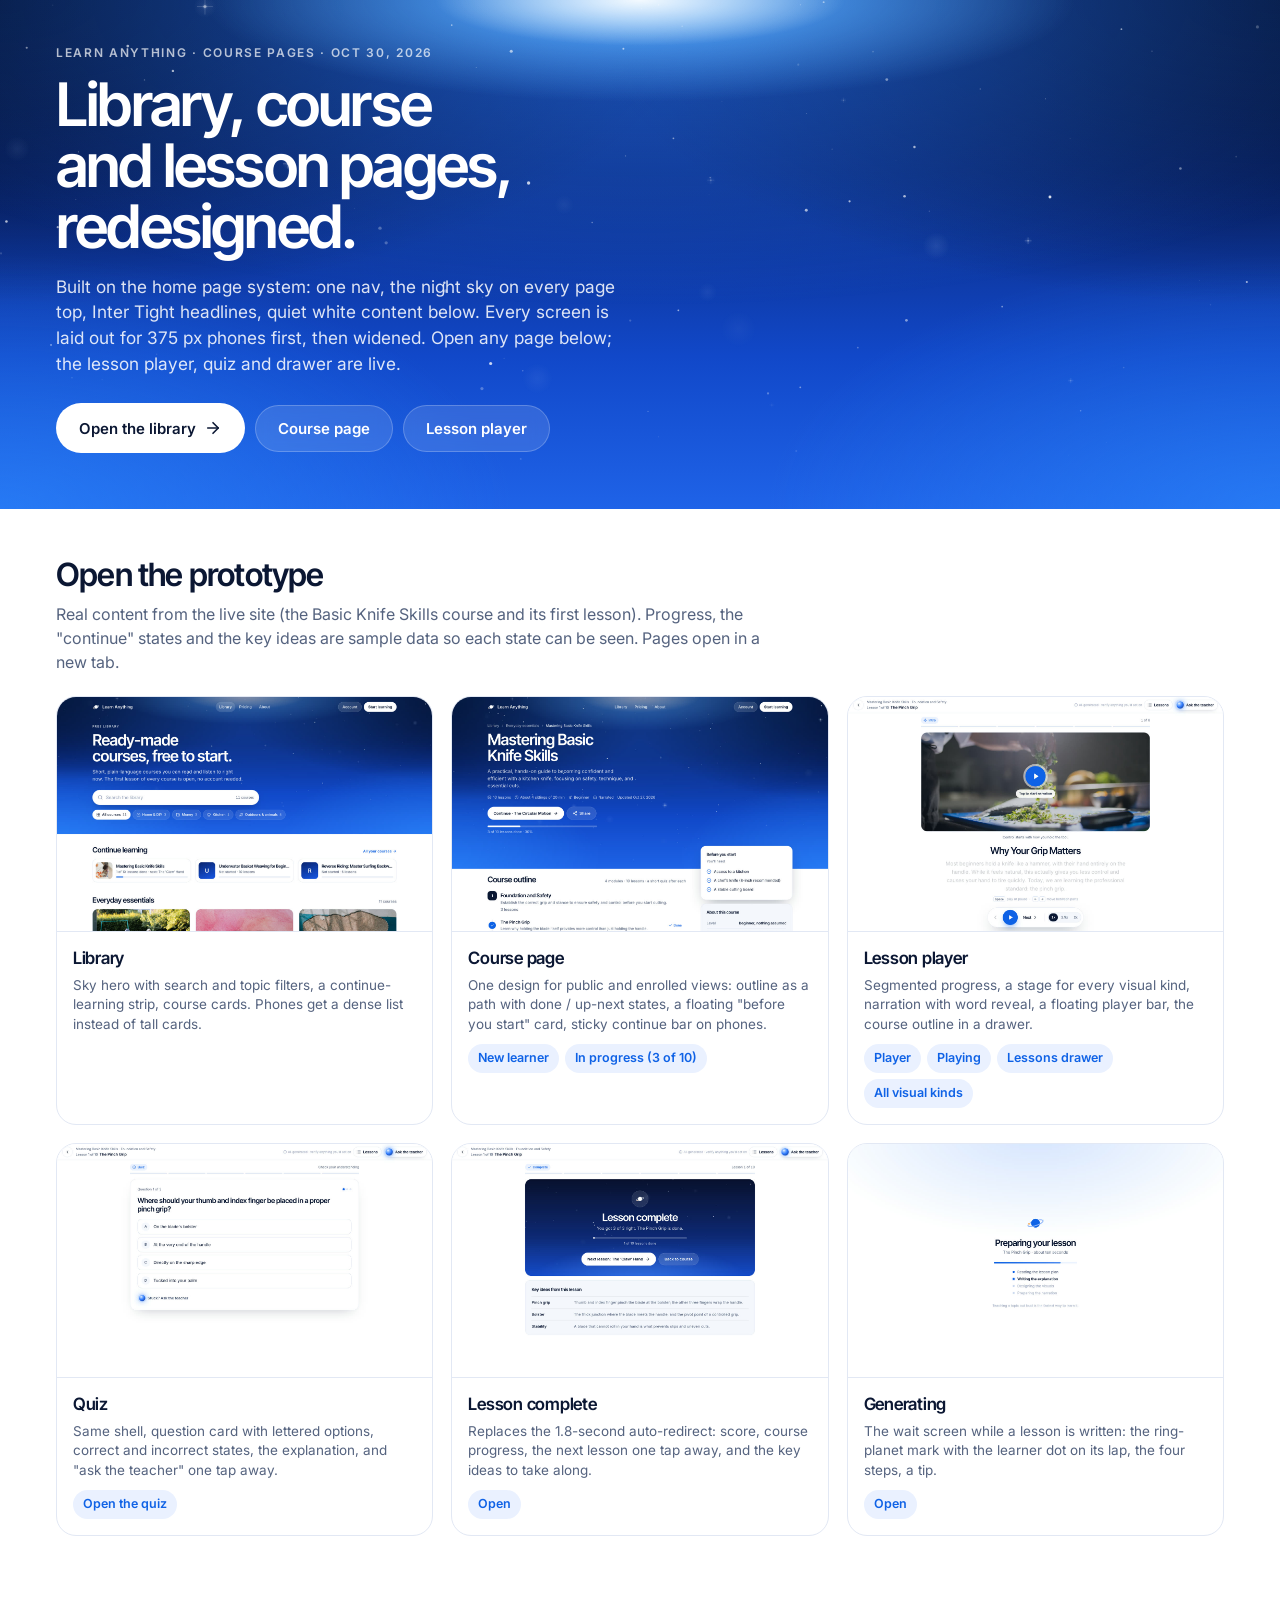
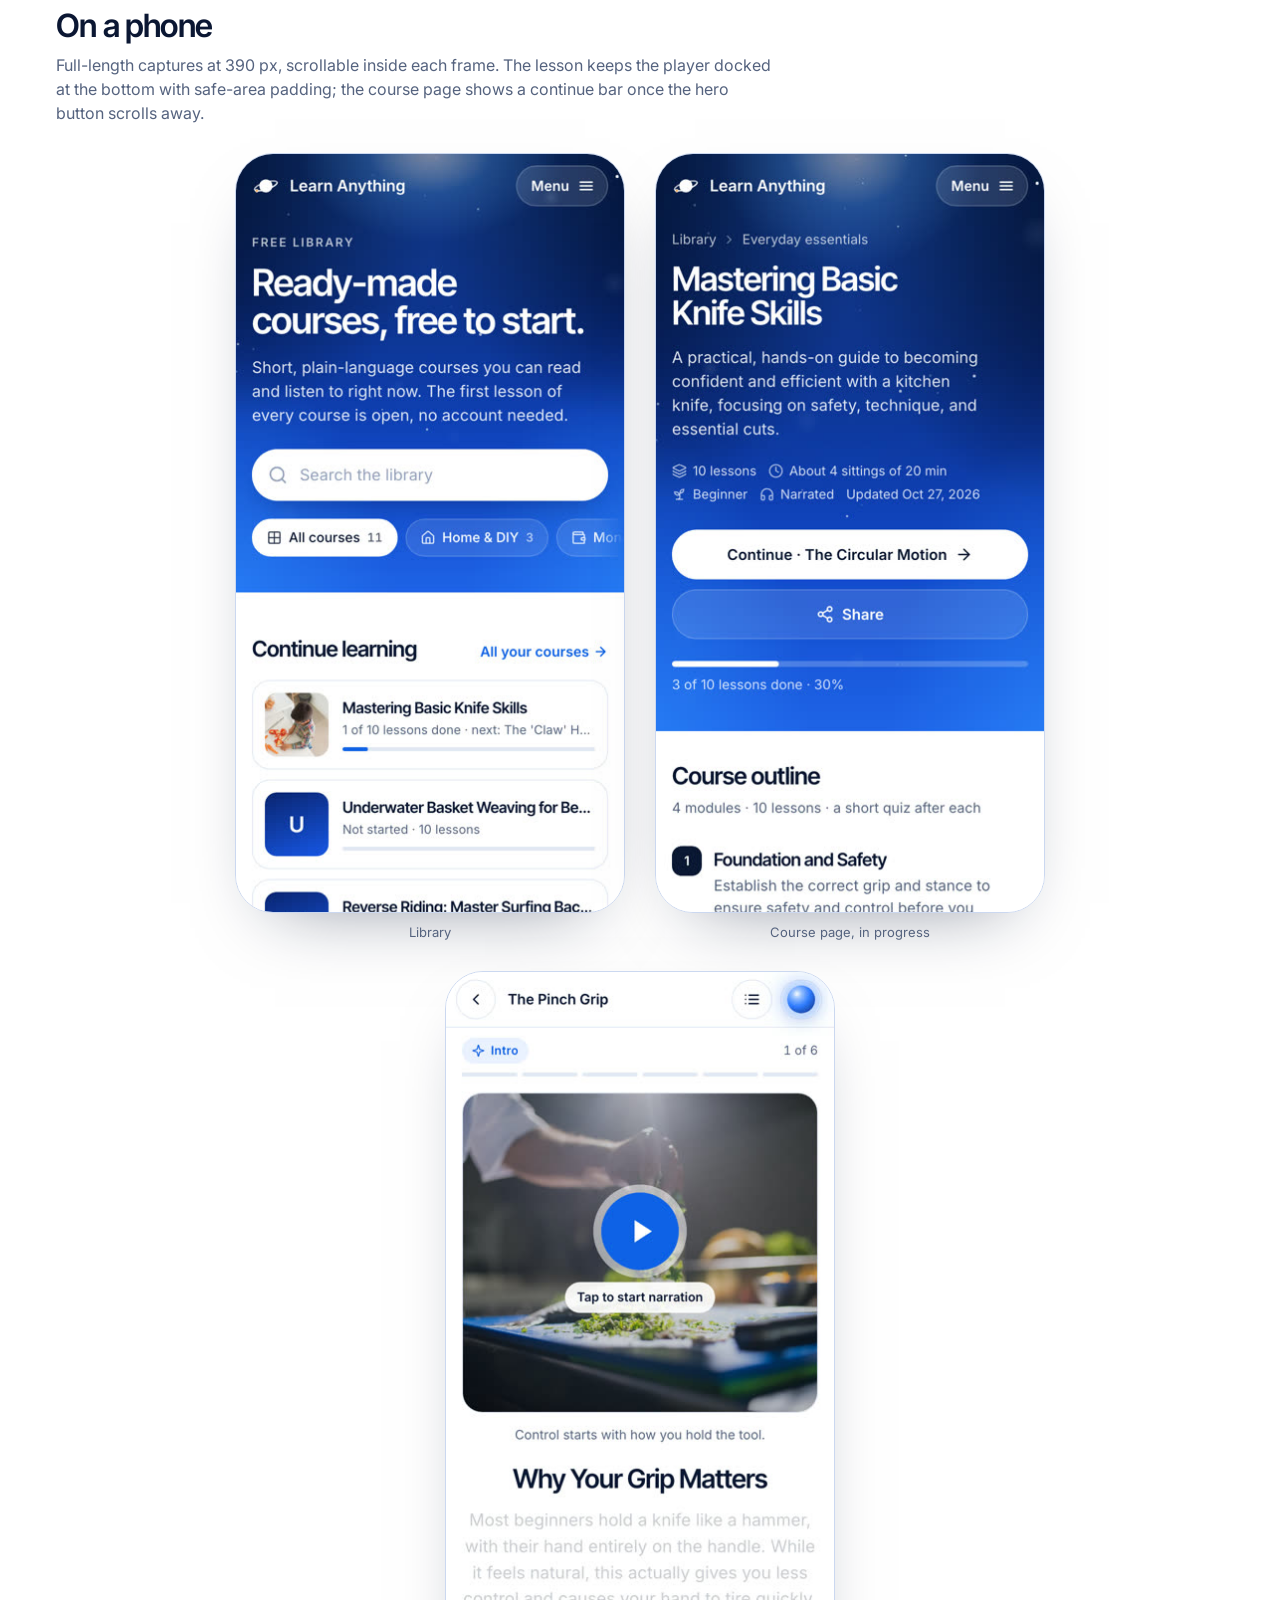
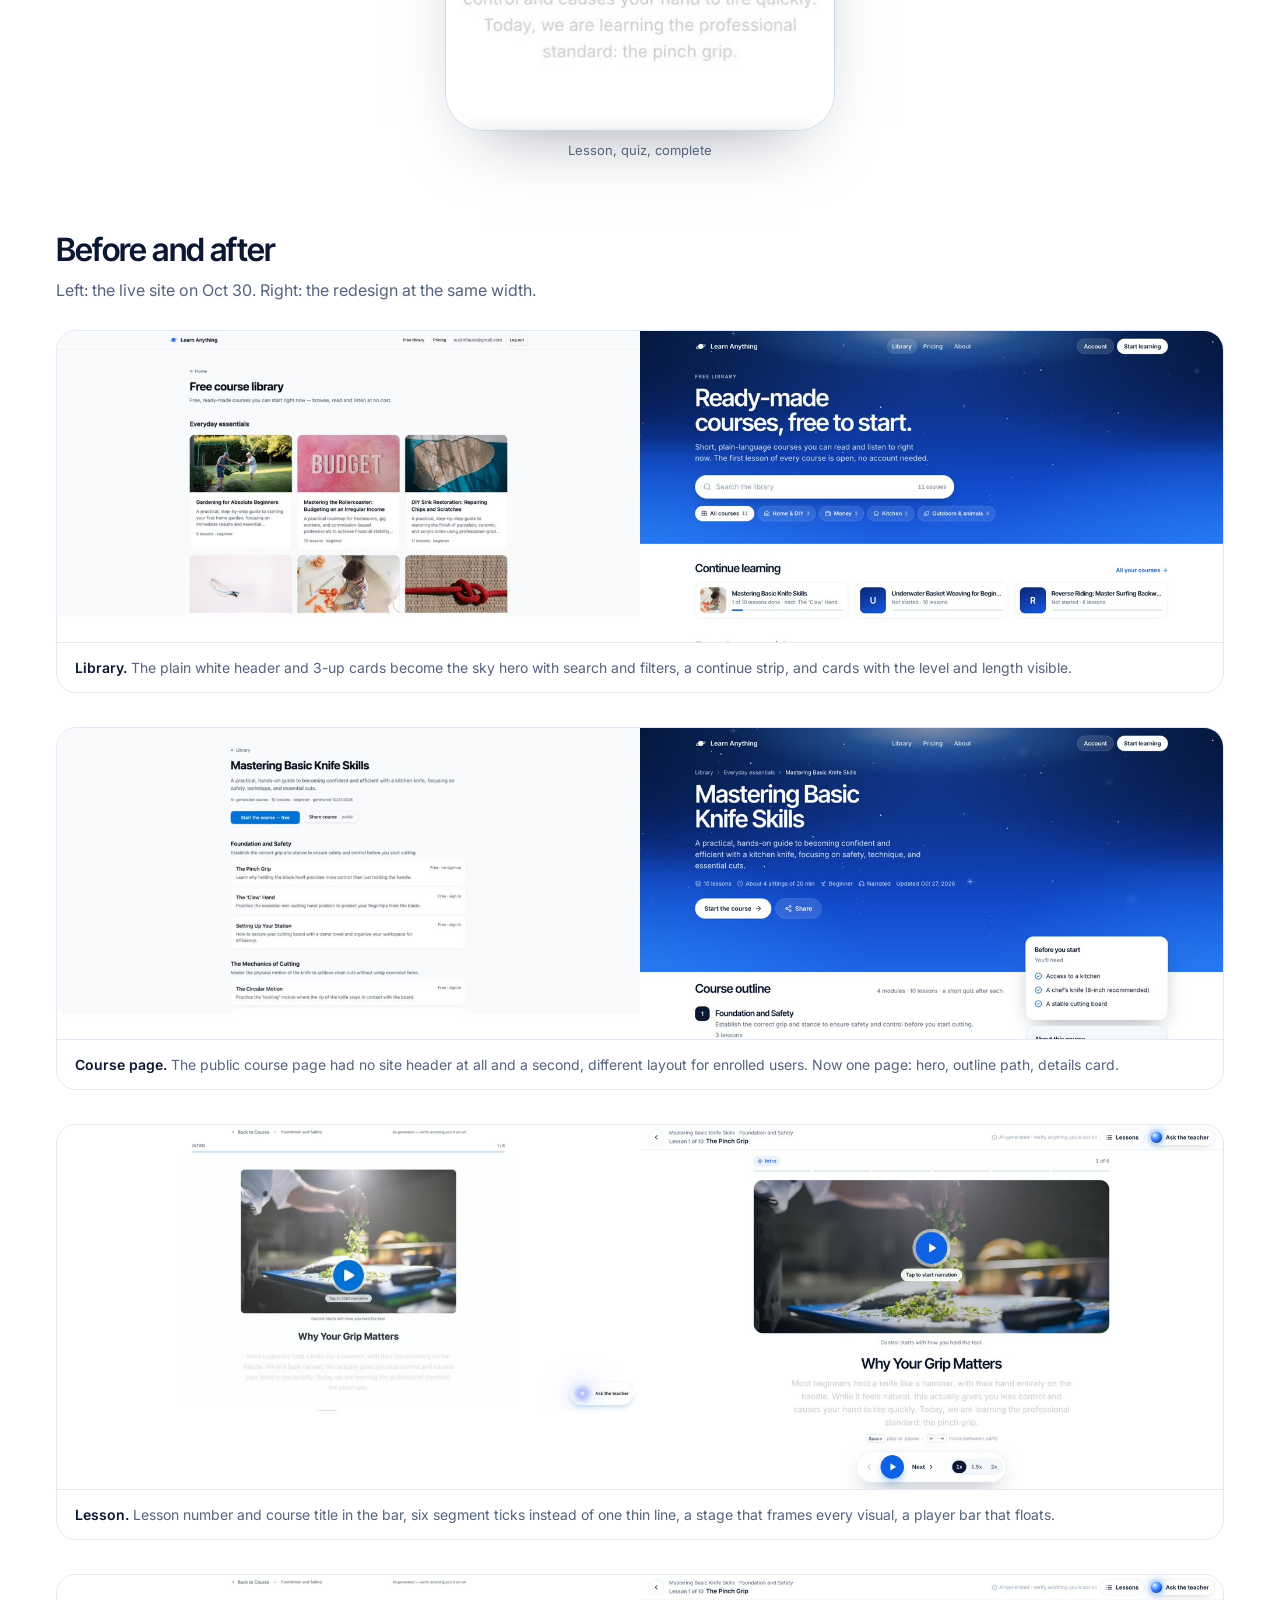
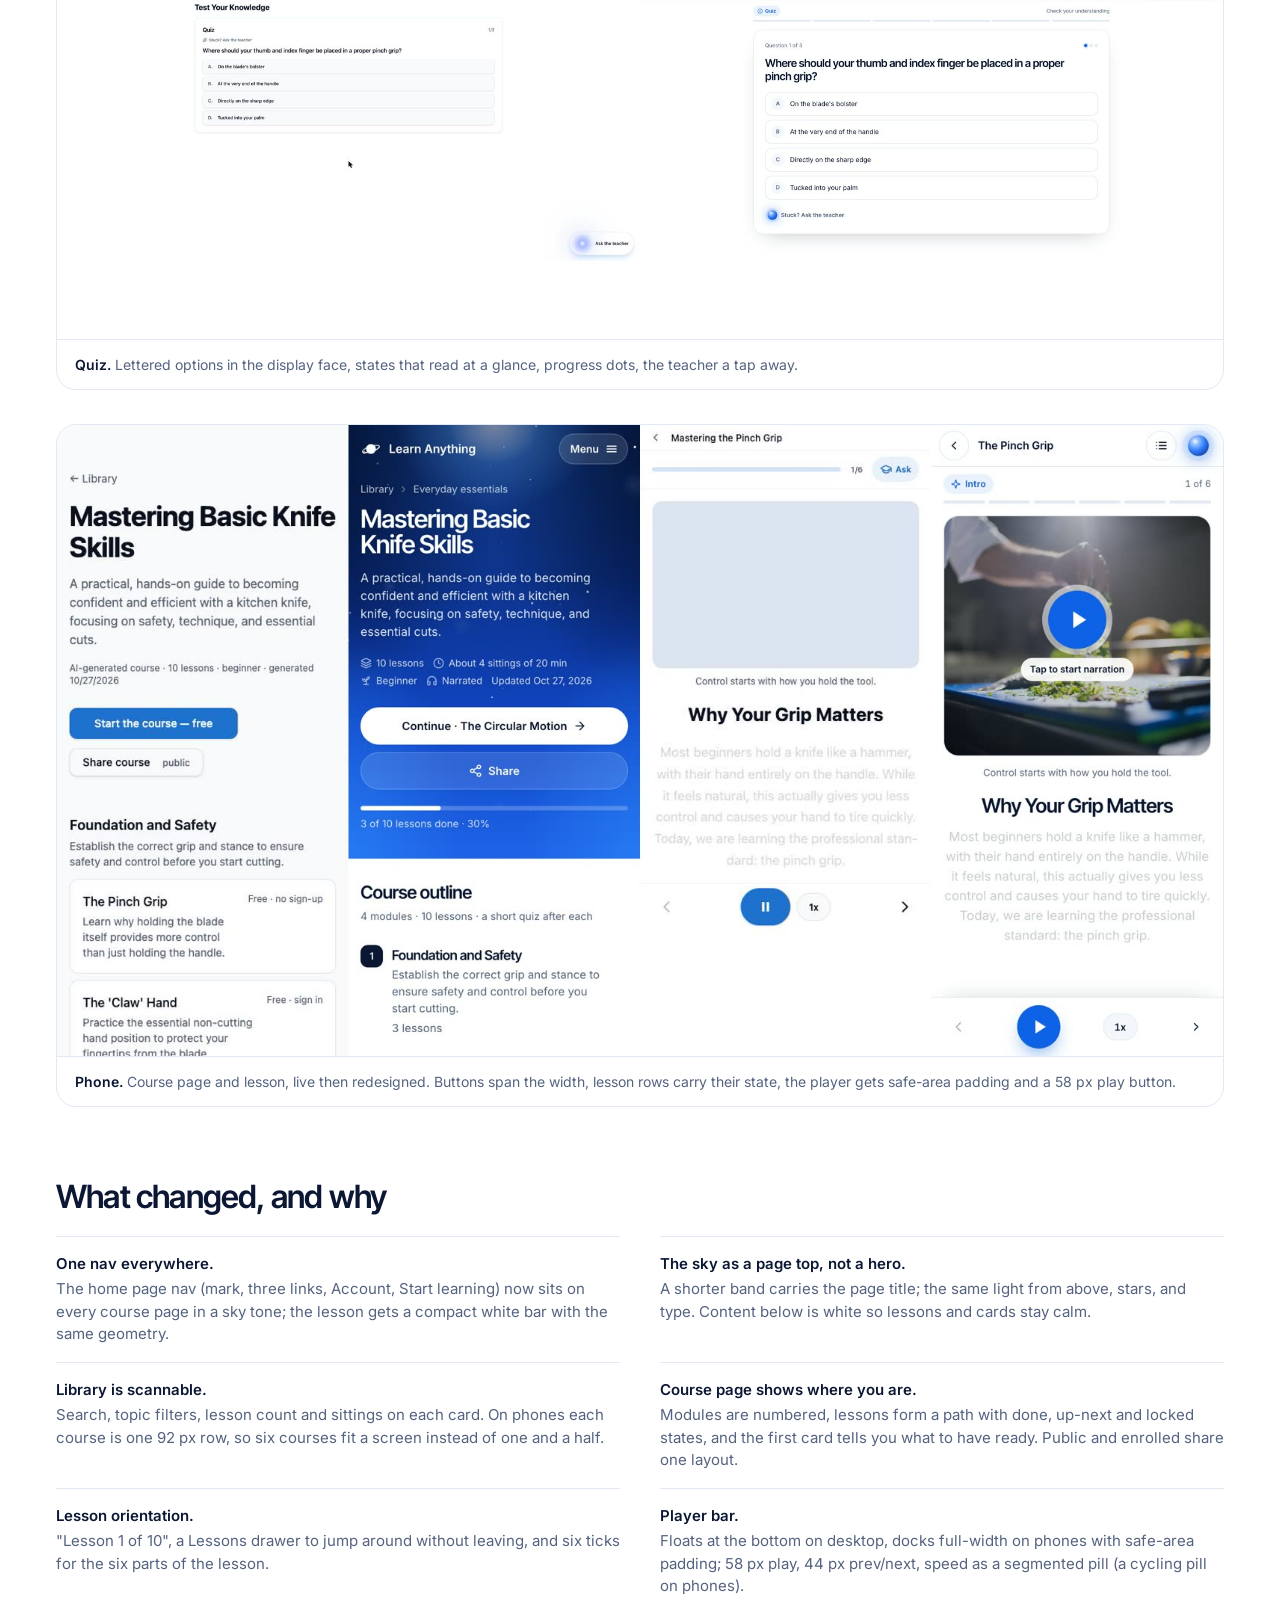
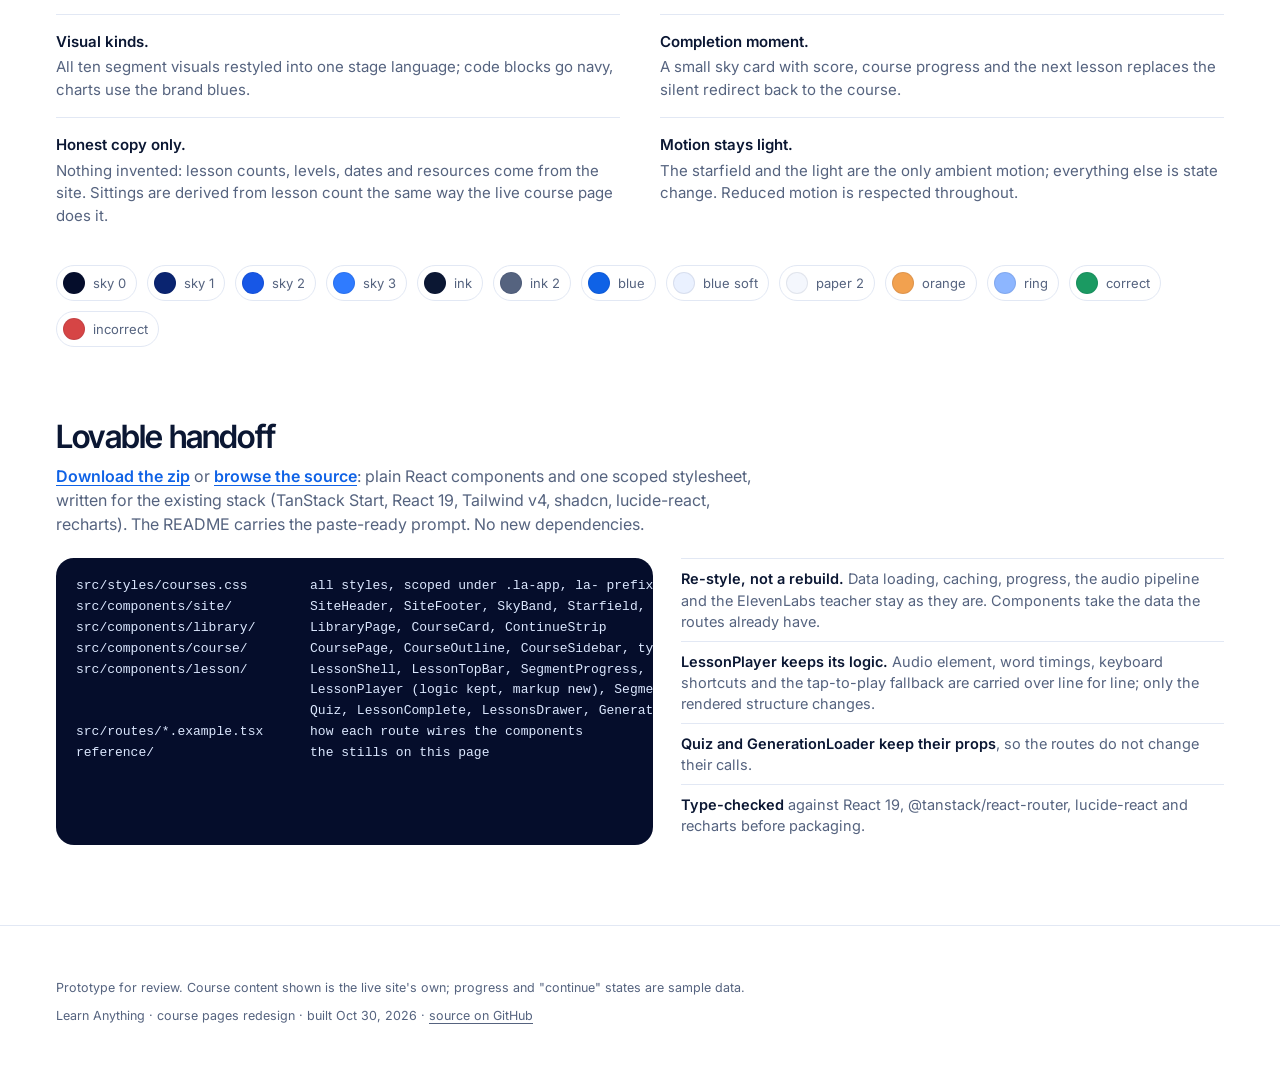
==== index.html @ beeaadba "Course pages redesign: review prototype, previews and Lovable handoff Co-Authored-By: Claude Fable 5" ====
<!doctype html>
<html lang="en">
<head>
<meta charset="utf-8">
<meta name="viewport" content="width=device-width, initial-scale=1, viewport-fit=cover">
<meta name="robots" content="noindex">
<title>Learn Anything course pages</title>
<link rel="preconnect" href="https://fonts.googleapis.com">
<link rel="preconnect" href="https://fonts.gstatic.com" crossorigin>
<link href="https://fonts.googleapis.com/css2?family=Inter+Tight:ital,wght@0,500;0,600;1,500;1,600&family=Inter:wght@400;500;600&display=swap" rel="stylesheet">
<link rel="stylesheet" href="assets/courses.css">
<style>
  /* Review page for the redesign. One committed light look (it previews a light product); the pages themselves carry the tokens. */
  :root{--bg:#FFFFFF;--fg:#0B1733;--line:#E2E8F4;--muted:#55637F;--blue:#0F62E6;--soft:#EAF1FF;--paper:#F4F7FD;--display:"Inter Tight","Inter",system-ui,sans-serif;--body:"Inter",system-ui,sans-serif}
  body{margin:0;background:var(--bg);color:var(--fg);font-family:var(--body)}
  .hub-grid{display:grid;grid-template-columns:repeat(3,minmax(0,1fr));gap:18px;margin-top:22px}
  .hub-card{display:flex;flex-direction:column;min-width:0;background:#fff;border:1px solid var(--line);border-radius:20px;overflow:hidden;transition:transform .2s,box-shadow .2s,border-color .2s}
  .hub-card:hover{transform:translateY(-2px);border-color:#CBD8F0;box-shadow:0 20px 50px -30px rgba(11,23,51,.35)}
  .hub-card img{width:100%;max-width:100%;aspect-ratio:16/10;object-fit:cover;object-position:top;border-bottom:1px solid var(--line);background:var(--paper)}
  .hub-card .b{padding:14px 16px 16px}
  .hub-card h3{font-family:var(--display);font-weight:600;font-size:17px;letter-spacing:-.015em}
  .hub-card p{margin-top:4px;font-size:13.5px;color:var(--muted);line-height:1.45}
  .hub-card .l{margin-top:10px;display:flex;flex-wrap:wrap;gap:6px}
  .hub-card .l a{font-size:12.5px;font-weight:600;color:var(--blue);background:var(--soft);padding:5px 10px;border-radius:999px}
  .hub-card .l a:hover{background:#DCE8FF}
  .hub-sec{margin-top:72px}
  .hub-sec h2{font-family:var(--display);font-weight:600;font-size:clamp(24px,2.6vw,32px);letter-spacing:-.025em;line-height:1.1;text-wrap:balance}
  .hub-sec .lede{margin-top:10px;max-width:720px;font-size:16px;color:var(--muted);text-wrap:pretty}
  .phones{display:flex;flex-wrap:wrap;gap:28px;justify-content:center;margin-top:28px}
  .phone{display:flex;flex-direction:column;gap:10px;align-items:center;max-width:100%}
  .phone .frame{width:min(390px,100%);height:760px;border-radius:38px;border:1px solid #CBD8F0;background:#fff;overflow-y:auto;overflow-x:hidden;box-shadow:0 30px 70px -40px rgba(11,23,51,.5);scrollbar-width:thin}
  .phone .frame img{display:block;width:100%;max-width:100%;height:auto}
  .phone span{font-size:13px;color:var(--muted)}
  .ba{display:grid;gap:34px;margin-top:28px}
  .ba figure{margin:0;border:1px solid var(--line);border-radius:20px;overflow:hidden;background:#fff}
  .ba img{width:100%;max-width:100%;display:block}
  .ba figcaption{padding:14px 18px;font-size:14px;color:var(--muted);border-top:1px solid var(--line)}
  .ba figcaption b{color:var(--fg);font-weight:600}
  .notes{display:grid;grid-template-columns:repeat(2,minmax(0,1fr));gap:0 40px;margin-top:22px}
  .notes li{min-width:0;padding:16px 0;border-top:1px solid var(--line);font-size:15px;line-height:1.5;color:var(--muted)}
  .notes b{display:block;color:var(--fg);font-weight:600;margin-bottom:3px}
  .tokens{display:flex;flex-wrap:wrap;gap:10px;margin-top:22px}
  .tokens span{display:inline-flex;align-items:center;gap:8px;font-size:13px;color:var(--muted);padding:6px 10px 6px 6px;border:1px solid var(--line);border-radius:999px}
  .tokens i{width:22px;height:22px;border-radius:999px;border:1px solid rgba(11,23,51,.08)}
  .hand{margin-top:22px;display:grid;grid-template-columns:1.1fr 1fr;gap:28px}
  .hand>*{min-width:0}
  .hand pre{margin:0;background:#050D2B;color:#DCE8FF;border-radius:18px;padding:18px 20px;font:13px/1.6 ui-monospace,SFMono-Regular,Menlo,monospace;overflow-x:auto}
  .hand ul li{padding:9px 0;border-top:1px solid var(--line);font-size:14.5px;line-height:1.45;color:var(--muted)}
  .hand ul li b{color:var(--fg);font-weight:600}
  @media (max-width:1024px){.hub-grid{grid-template-columns:repeat(2,minmax(0,1fr))}.notes{grid-template-columns:1fr}.hand{grid-template-columns:1fr}}
  @media (max-width:640px){.hub-grid{grid-template-columns:1fr}.hub-sec{margin-top:52px}.phone .frame{height:640px}}
  .lede a{color:var(--blue);font-weight:600;text-decoration:underline;text-underline-offset:3px}
  .la-copy a{color:inherit;text-decoration:underline;text-underline-offset:3px}
</style>
</head>
<body>

<div class="la-app" data-page="hub">
<header class="la-band">
  <div class="la-sky" aria-hidden="true"><div class="la-sky-light"></div><canvas class="la-stars"></canvas></div>
  <div class="la-ph la-wrap" style="padding-top:44px">
    <p class="la-eyebrow">Learn Anything · course pages · Oct 30, 2026</p>
    <h1 class="la-display">Library, course and lesson pages, redesigned.</h1>
    <p class="la-lede">Built on the home page system: one nav, the night sky on every page top, Inter Tight headlines, quiet white content below. Every screen is laid out for 375 px phones first, then widened. Open any page below; the lesson player, quiz and drawer are live.</p>
    <div class="la-cta-row">
      <a class="la-btn la-btn-white la-btn-lg" href="library.html">Open the library <svg viewBox="0 0 24 24" fill="none" stroke="currentColor" stroke-width="2.2" stroke-linecap="round" stroke-linejoin="round" aria-hidden="true"><path d="M5 12h14"/><path d="m12 5 7 7-7 7"/></svg></a>
      <a class="la-btn la-btn-ghost la-btn-lg" href="course.html">Course page</a>
      <a class="la-btn la-btn-ghost la-btn-lg" href="lesson.html">Lesson player</a>
    </div>
  </div>
</header>

<main class="la-wrap">
  <section class="hub-sec" style="margin-top:48px">
    <h2>Open the prototype</h2>
    <p class="lede">Real content from the live site (the Basic Knife Skills course and its first lesson). Progress, the "continue" states and the key ideas are sample data so each state can be seen. Pages open in a new tab.</p>
    <div class="hub-grid">
      <a class="hub-card" href="library.html" target="_blank" rel="noopener"><img src="previews/library-desktop.jpg" alt=""><div class="b"><h3>Library</h3><p>Sky hero with search and topic filters, a continue-learning strip, course cards. Phones get a dense list instead of tall cards.</p></div></a>
      <div class="hub-card"><img src="previews/course-progress-desktop.jpg" alt=""><div class="b"><h3>Course page</h3><p>One design for public and enrolled views: outline as a path with done / up-next states, a floating "before you start" card, sticky continue bar on phones.</p><div class="l"><a href="course.html" target="_blank" rel="noopener">New learner</a><a href="course.html?state=progress" target="_blank" rel="noopener">In progress (3 of 10)</a></div></div></div>
      <div class="hub-card"><img src="previews/lesson-desktop.jpg" alt=""><div class="b"><h3>Lesson player</h3><p>Segmented progress, a stage for every visual kind, narration with word reveal, a floating player bar, the course outline in a drawer.</p><div class="l"><a href="lesson.html" target="_blank" rel="noopener">Player</a><a href="lesson.html?state=playing" target="_blank" rel="noopener">Playing</a><a href="lesson.html?drawer=1" target="_blank" rel="noopener">Lessons drawer</a><a href="lesson.html?state=kinds" target="_blank" rel="noopener">All visual kinds</a></div></div></div>
      <div class="hub-card"><img src="previews/quiz-desktop.jpg" alt=""><div class="b"><h3>Quiz</h3><p>Same shell, question card with lettered options, correct and incorrect states, the explanation, and "ask the teacher" one tap away.</p><div class="l"><a href="lesson.html?state=quiz" target="_blank" rel="noopener">Open the quiz</a></div></div></div>
      <div class="hub-card"><img src="previews/done-desktop.jpg" alt=""><div class="b"><h3>Lesson complete</h3><p>Replaces the 1.8-second auto-redirect: score, course progress, the next lesson one tap away, and the key ideas to take along.</p><div class="l"><a href="lesson.html?state=done" target="_blank" rel="noopener">Open</a></div></div></div>
      <div class="hub-card"><img src="previews/loading-desktop.jpg" alt=""><div class="b"><h3>Generating</h3><p>The wait screen while a lesson is written: the ring-planet mark with the learner dot on its lap, the four steps, a tip.</p><div class="l"><a href="loading.html" target="_blank" rel="noopener">Open</a></div></div></div>
    </div>
  </section>

  <section class="hub-sec">
    <h2>On a phone</h2>
    <p class="lede">Full-length captures at 390 px, scrollable inside each frame. The lesson keeps the player docked at the bottom with safe-area padding; the course page shows a continue bar once the hero button scrolls away.</p>
    <div class="phones">
      <div class="phone"><div class="frame"><img src="previews/library-phone.jpg" alt="Library on a phone"></div><span>Library</span></div>
      <div class="phone"><div class="frame"><img src="previews/course-phone.jpg" alt="Course page on a phone"></div><span>Course page, in progress</span></div>
      <div class="phone"><div class="frame"><img src="previews/lesson-phone.jpg" alt="Lesson on a phone"><img src="previews/quiz-phone.jpg" alt="Quiz on a phone"><img src="previews/done-phone.jpg" alt="Lesson complete on a phone"></div><span>Lesson, quiz, complete</span></div>
    </div>
  </section>

  <section class="hub-sec">
    <h2>Before and after</h2>
    <p class="lede">Left: the live site on Oct 30. Right: the redesign at the same width.</p>
    <div class="ba">
      <figure><img src="previews/before-after-library.jpg" alt="Library page, live site next to the redesign"><figcaption><b>Library.</b> The plain white header and 3-up cards become the sky hero with search and filters, a continue strip, and cards with the level and length visible.</figcaption></figure>
      <figure><img src="previews/before-after-course.jpg" alt="Course page, live site next to the redesign"><figcaption><b>Course page.</b> The public course page had no site header at all and a second, different layout for enrolled users. Now one page: hero, outline path, details card.</figcaption></figure>
      <figure><img src="previews/before-after-lesson.jpg" alt="Lesson page, live site next to the redesign"><figcaption><b>Lesson.</b> Lesson number and course title in the bar, six segment ticks instead of one thin line, a stage that frames every visual, a player bar that floats.</figcaption></figure>
      <figure><img src="previews/before-after-quiz.jpg" alt="Quiz, live site next to the redesign"><figcaption><b>Quiz.</b> Lettered options in the display face, states that read at a glance, progress dots, the teacher a tap away.</figcaption></figure>
      <figure><img src="previews/before-after-phone.jpg" alt="Course page and lesson on a phone, live site next to the redesign"><figcaption><b>Phone.</b> Course page and lesson, live then redesigned. Buttons span the width, lesson rows carry their state, the player gets safe-area padding and a 58 px play button.</figcaption></figure>
    </div>
  </section>

  <section class="hub-sec">
    <h2>What changed, and why</h2>
    <ul class="notes">
      <li><b>One nav everywhere.</b> The home page nav (mark, three links, Account, Start learning) now sits on every course page in a sky tone; the lesson gets a compact white bar with the same geometry.</li>
      <li><b>The sky as a page top, not a hero.</b> A shorter band carries the page title; the same light from above, stars, and type. Content below is white so lessons and cards stay calm.</li>
      <li><b>Library is scannable.</b> Search, topic filters, lesson count and sittings on each card. On phones each course is one 92 px row, so six courses fit a screen instead of one and a half.</li>
      <li><b>Course page shows where you are.</b> Modules are numbered, lessons form a path with done, up-next and locked states, and the first card tells you what to have ready. Public and enrolled share one layout.</li>
      <li><b>Lesson orientation.</b> "Lesson 1 of 10", a Lessons drawer to jump around without leaving, and six ticks for the six parts of the lesson.</li>
      <li><b>Player bar.</b> Floats at the bottom on desktop, docks full-width on phones with safe-area padding; 58 px play, 44 px prev/next, speed as a segmented pill (a cycling pill on phones).</li>
      <li><b>Visual kinds.</b> All ten segment visuals restyled into one stage language; code blocks go navy, charts use the brand blues.</li>
      <li><b>Completion moment.</b> A small sky card with score, course progress and the next lesson replaces the silent redirect back to the course.</li>
      <li><b>Honest copy only.</b> Nothing invented: lesson counts, levels, dates and resources come from the site. Sittings are derived from lesson count the same way the live course page does it.</li>
      <li><b>Motion stays light.</b> The starfield and the light are the only ambient motion; everything else is state change. Reduced motion is respected throughout.</li>
    </ul>
    <div class="tokens" aria-label="Palette">
      <span><i style="background:#050D2B"></i>sky 0</span><span><i style="background:#0A2470"></i>sky 1</span><span><i style="background:#1757E6"></i>sky 2</span><span><i style="background:#2F7BFF"></i>sky 3</span><span><i style="background:#0B1733"></i>ink</span><span><i style="background:#55637F"></i>ink 2</span><span><i style="background:#0F62E6"></i>blue</span><span><i style="background:#EAF1FF"></i>blue soft</span><span><i style="background:#F4F7FD"></i>paper 2</span><span><i style="background:#F2A14F"></i>orange</span><span><i style="background:#8DB6FF"></i>ring</span><span><i style="background:#1B9A62"></i>correct</span><span><i style="background:#D64545"></i>incorrect</span>
    </div>
  </section>

  <section class="hub-sec" style="margin-bottom:24px">
    <h2>Lovable handoff</h2>
    <p class="lede"><a href="lovable-handoff-courses.zip">Download the zip</a> or <a href="https://github.com/amigostudios/learn-anything-course-pages/tree/main/lovable-handoff" target="_blank" rel="noopener">browse the source</a>: plain React components and one scoped stylesheet, written for the existing stack (TanStack Start, React 19, Tailwind v4, shadcn, lucide-react, recharts). The README carries the paste-ready prompt. No new dependencies.</p>
    <div class="hand">
      <pre>src/styles/courses.css        all styles, scoped under .la-app, la- prefixed
src/components/site/          SiteHeader, SiteFooter, SkyBand, Starfield, PlanetMark
src/components/library/       LibraryPage, CourseCard, ContinueStrip
src/components/course/        CoursePage, CourseOutline, CourseSidebar, types
src/components/lesson/        LessonShell, LessonTopBar, SegmentProgress, PlayerBar,
                              LessonPlayer (logic kept, markup new), SegmentVisual,
                              Quiz, LessonComplete, LessonsDrawer, GenerationLoader
src/routes/*.example.tsx      how each route wires the components
reference/                    the stills on this page</pre>
      <ul>
        <li><b>Re-style, not a rebuild.</b> Data loading, caching, progress, the audio pipeline and the ElevenLabs teacher stay as they are. Components take the data the routes already have.</li>
        <li><b>LessonPlayer keeps its logic.</b> Audio element, word timings, keyboard shortcuts and the tap-to-play fallback are carried over line for line; only the rendered structure changes.</li>
        <li><b>Quiz and GenerationLoader keep their props</b>, so the routes do not change their calls.</li>
        <li><b>Type-checked</b> against React 19, @tanstack/react-router, lucide-react and recharts before packaging.</li>
      </ul>
    </div>
  </section>
</main>

<footer class="la-foot">
  <div class="la-wrap">
    <p class="la-disclaimer">Prototype for review. Course content shown is the live site's own; progress and "continue" states are sample data.</p>
    <p class="la-copy">Learn Anything · course pages redesign · built Oct 30, 2026 · <a href="https://github.com/amigostudios/learn-anything-course-pages" target="_blank" rel="noopener">source on GitHub</a></p>
  </div>
</footer>
</div>

<script src="assets/courses.js"></script>
</body>
</html>
---- assets/courses.css ----
/* Learn Anything — course pages (library, course, lesson). Oct 30 2026.
   Same tokens and type as the home page redesign (home.css). Everything is scoped under .la-app and
   prefixed la-, so it can sit next to Tailwind / shadcn without collisions. */

.la-app{
  --la-sky-0:#050D2B; --la-sky-1:#0A2470; --la-sky-2:#1757E6; --la-sky-3:#2F7BFF; --la-sky-4:#BFD9FF;
  --la-paper:#FFFFFF; --la-paper-2:#F4F7FD; --la-ink:#0B1733; --la-ink-2:#55637F; --la-ink-3:#93A0BC; --la-line:#E2E8F4; --la-line-2:#CBD8F0;
  --la-blue:#0F62E6; --la-blue-deep:#0A3FB8; --la-blue-soft:#EAF1FF; --la-blue-ring:#DCE8FF; --la-orange:#F2A14F; --la-ring:#8DB6FF;
  --la-green:#1B9A62; --la-green-soft:#E7F7EE; --la-red:#D64545; --la-red-soft:#FDEBEB;
  --la-display:"Inter Tight","Inter",system-ui,-apple-system,"Segoe UI",sans-serif;
  --la-body:"Inter",system-ui,-apple-system,"Segoe UI",sans-serif;
  --la-mono:ui-monospace,SFMono-Regular,Menlo,Consolas,monospace;
  --la-wrap:1200px;
  --la-shadow-card:0 20px 50px -30px rgba(11,23,51,.35);
  --la-shadow-float:0 24px 60px -24px rgba(11,23,51,.45);
  color-scheme:light;
}
:where(.la-app) *{box-sizing:border-box}
.la-app{margin:0;min-height:100dvh;background:var(--la-paper);color:var(--la-ink);font-family:var(--la-body);font-size:16px;line-height:1.5;-webkit-font-smoothing:antialiased;overflow-x:clip}
:where(.la-app) a{color:inherit;text-decoration:none}
:where(.la-app) :where(h1,h2,h3,h4,p,ul,ol,dl,dd,figure,blockquote){margin:0}
:where(.la-app) :where(ul,ol){padding:0;list-style:none}
:where(.la-app) button{font:inherit;color:inherit;background:none;border:0;padding:0;cursor:pointer}
:where(.la-app) button:disabled{cursor:default}
:where(.la-app) svg{display:block;flex:none}
:where(.la-app) img{display:block;max-width:100%}
:where(.la-app) input{font:inherit;color:inherit}
:where(.la-app) :focus-visible{outline:2px solid var(--la-blue);outline-offset:3px}
.la-band :focus-visible,.la-done-sky :focus-visible{outline-color:#fff}
.la-sr-only{position:absolute;width:1px;height:1px;overflow:hidden;clip:rect(0 0 0 0);white-space:nowrap}
.la-wrap{max-width:var(--la-wrap);margin-inline:auto;padding-left:max(16px,env(safe-area-inset-left,0px));padding-right:max(16px,env(safe-area-inset-right,0px))}
.la-display{font-family:var(--la-display);font-weight:600;letter-spacing:-.03em;line-height:1.02;text-wrap:balance}
.la-display em{font-style:italic;font-weight:600}
.la-eyebrow{font-size:12px;font-weight:600;letter-spacing:.14em;text-transform:uppercase}
.la-tabular{font-variant-numeric:tabular-nums}

/* ---------- buttons ---------- */
.la-btn{display:inline-flex;align-items:center;justify-content:center;gap:8px;text-decoration:none;font-weight:600;font-size:14px;line-height:1;padding:11px 16px;border-radius:999px;border:1px solid transparent;cursor:pointer;white-space:nowrap;transition:background .18s,color .18s,transform .18s,border-color .18s,box-shadow .18s}
.la-btn svg{width:16px;height:16px}
.la-btn-ghost{color:#fff;background:rgba(255,255,255,.12);border-color:rgba(255,255,255,.22);backdrop-filter:blur(8px)}
.la-btn-ghost:hover{background:rgba(255,255,255,.2)}
.la-btn-white{color:var(--la-ink);background:#fff}
.la-btn-white:hover{background:#EAF1FF}
.la-btn-ink{color:#fff;background:var(--la-ink)}
.la-btn-ink:hover{background:#1A2A52}
.la-btn-blue{color:#fff;background:var(--la-blue);box-shadow:0 10px 24px -12px rgba(15,98,230,.7)}
.la-btn-blue:hover{background:var(--la-blue-deep)}
.la-btn-line{color:var(--la-ink);background:#fff;border-color:var(--la-line)}
.la-btn-line:hover{border-color:var(--la-line-2);background:var(--la-paper-2)}
.la-btn-soft{color:var(--la-blue);background:var(--la-blue-soft)}
.la-btn-soft:hover{background:#DCE8FF}
.la-btn-lg{font-size:15px;padding:15px 22px}
.la-btn-lg svg{width:18px;height:18px}
.la-btn:disabled,.la-btn[aria-disabled="true"]{opacity:.45;pointer-events:none}
.la-btn-icon{width:44px;height:44px;padding:0;border-radius:999px}
.la-iconbtn{width:40px;height:40px;border-radius:999px;border:1px solid var(--la-line);background:#fff;display:grid;place-items:center;color:var(--la-ink);transition:background .18s,border-color .18s}
.la-iconbtn:hover{background:var(--la-paper-2);border-color:var(--la-line-2)}
.la-iconbtn svg{width:18px;height:18px}

/* ---------- sky band (page heroes) ---------- */
.la-band{position:relative;isolation:isolate;overflow:hidden;color:#fff;
  background:
    radial-gradient(ellipse 55% 60% at 0% 0%,rgba(2,13,42,.95) 0%,rgba(2,13,42,.7) 35%,rgba(2,13,42,0) 100%),
    radial-gradient(ellipse 55% 60% at 100% 0%,rgba(2,13,42,.95) 0%,rgba(2,13,42,.7) 35%,rgba(2,13,42,0) 100%),
    radial-gradient(ellipse 40% 50% at 0% 100%,rgba(45,140,255,.55) 0%,rgba(45,140,255,0) 100%),
    radial-gradient(ellipse 40% 50% at 100% 100%,rgba(45,140,255,.55) 0%,rgba(45,140,255,0) 100%),
    linear-gradient(180deg,#0A1C55 0%,#0B2A7E 34%,#1148C9 70%,#1F63E8 100%)}
.la-band .la-sky{position:absolute;inset:0;z-index:-1;overflow:hidden;pointer-events:none}
.la-band .la-sky-light{position:absolute;left:0;right:0;top:0;height:100%;
  background:
    radial-gradient(ellipse 16% 9% at 50% 0%,rgba(255,255,255,.92) 0%,rgba(255,255,255,0) 100%),
    radial-gradient(ellipse 34% 20% at 50% 0%,rgba(110,190,255,.95) 0%,rgba(90,175,255,.6) 45%,rgba(70,160,255,0) 100%),
    radial-gradient(ellipse 70% 60% at 50% 0%,rgba(40,120,245,.65) 0%,rgba(30,100,230,0) 100%);
  animation:la-light-wake 2.4s ease-out both}
.la-band .la-stars{position:absolute;inset:0;width:100%;height:100%}
@keyframes la-light-wake{from{opacity:.4}to{opacity:1}}

/* ---------- site nav (same geometry as the home page nav) ---------- */
.la-nav{position:relative;z-index:3;display:grid;grid-template-columns:1fr auto 1fr;align-items:center;height:76px}
.la-brand{display:inline-flex;align-items:center;gap:10px;text-decoration:none;font-weight:600;font-size:16px;letter-spacing:-.01em;justify-self:start}
.la-nav-links{display:flex;gap:2px}
.la-nav-links a{color:rgba(255,255,255,.84);text-decoration:none;font-size:14.5px;font-weight:500;padding:8px 13px;border-radius:999px;transition:background .18s,color .18s}
.la-nav-links a:hover{color:#fff;background:rgba(255,255,255,.12)}
.la-nav-links a[aria-current="page"]{color:#fff;background:rgba(255,255,255,.14)}
.la-nav-actions{display:flex;align-items:center;gap:8px;justify-self:end}
.la-nav-menu{display:none;align-items:center;gap:8px;background:rgba(255,255,255,.12);border:1px solid rgba(255,255,255,.22);color:#fff;border-radius:999px;padding:9px 12px 9px 14px;font-size:14px;font-weight:600;cursor:pointer}
.la-nav-menu svg{width:18px;height:18px}
.la-menu-panel{position:absolute;left:16px;right:16px;top:70px;z-index:4;background:rgba(5,13,43,.94);backdrop-filter:blur(14px);border:1px solid rgba(255,255,255,.14);border-radius:18px;padding:8px;display:grid;gap:2px;box-shadow:0 24px 60px rgba(2,6,24,.5)}
.la-menu-panel[hidden]{display:none}
.la-menu-panel a{display:block;color:#fff;text-decoration:none;font-weight:500;font-size:15px;padding:12px 14px;border-radius:12px}
.la-menu-panel a:hover{background:rgba(255,255,255,.1)}
/* paper tone: the same nav on a white page */
.la-nav.is-paper{color:var(--la-ink)}
.la-nav.is-paper .la-nav-links a{color:var(--la-ink-2)}
.la-nav.is-paper .la-nav-links a:hover,.la-nav.is-paper .la-nav-links a[aria-current="page"]{color:var(--la-ink);background:var(--la-paper-2)}
.la-nav.is-paper .la-btn-ghost{color:var(--la-ink);background:#fff;border-color:var(--la-line)}
.la-nav.is-paper .la-btn-white{color:#fff;background:var(--la-ink)}
.la-nav.is-paper .la-nav-menu{color:var(--la-ink);background:#fff;border-color:var(--la-line)}

/* ---------- page hero content ---------- */
.la-ph{position:relative;z-index:2;padding-top:28px;padding-bottom:56px}
.la-ph .la-eyebrow{color:rgba(255,255,255,.7)}
.la-ph h1{margin-top:12px;font-size:clamp(36px,5vw,60px);max-width:16ch}
.la-ph .la-lede{margin-top:16px;max-width:580px;font-size:clamp(16.5px,1.35vw,18.5px);line-height:1.5;color:rgba(255,255,255,.86);text-wrap:pretty}
.la-crumbs{display:flex;flex-wrap:wrap;align-items:center;gap:6px;font-size:13.5px;color:rgba(255,255,255,.72)}
.la-crumbs a:hover{color:#fff;text-decoration:underline;text-underline-offset:3px}
.la-crumbs svg{width:14px;height:14px;opacity:.6}
.la-crumbs span[aria-current]{color:#fff}

/* search field on the sky */
.la-search{margin-top:28px;display:flex;align-items:center;gap:12px;width:min(640px,100%);height:58px;padding:0 10px 0 20px;border-radius:999px;background:#fff;color:var(--la-ink);
  box-shadow:0 1px 0 rgba(255,255,255,.7) inset,0 30px 80px -24px rgba(3,10,40,.6),0 10px 30px -12px rgba(3,10,40,.35)}
.la-search svg{width:20px;height:20px;color:var(--la-ink-3)}
.la-search input{flex:1;min-width:0;border:0;outline:0;background:none;font-size:17px;padding:8px 0}
.la-search input::placeholder{color:var(--la-ink-3)}
.la-search-count{font-size:13px;color:var(--la-ink-2);white-space:nowrap;padding-right:10px;font-variant-numeric:tabular-nums}
.la-search-clear{display:none;width:34px;height:34px;border-radius:999px;place-items:center;color:var(--la-ink-2)}
.la-search-clear:hover{background:var(--la-paper-2)}
.la-search.has-value .la-search-clear{display:grid}
.la-search.has-value .la-search-count{display:none}
.la-filters{display:flex;flex-wrap:wrap;gap:8px;margin-top:18px}
.la-filters button{display:inline-flex;align-items:center;gap:7px;padding:8px 14px;border-radius:999px;font-size:13.5px;font-weight:500;color:#fff;background:rgba(255,255,255,.1);border:1px solid rgba(255,255,255,.2);transition:background .18s,color .18s}
.la-filters button:hover{background:rgba(255,255,255,.18)}
.la-filters button[aria-pressed="true"]{background:#fff;color:var(--la-ink);border-color:#fff}
.la-filters button i{font-style:normal;font-size:12px;opacity:.7;font-variant-numeric:tabular-nums}
.la-filters button svg{width:15px;height:15px;opacity:.85}

/* meta line on the sky */
.la-ch-meta{display:flex;flex-wrap:wrap;align-items:center;gap:6px 14px;margin-top:20px;font-size:14px;color:rgba(255,255,255,.82)}
.la-ch-meta span{display:inline-flex;align-items:center;gap:6px}
.la-ch-meta svg{width:15px;height:15px;opacity:.8}
.la-cta-row{display:flex;flex-wrap:wrap;align-items:center;gap:10px;margin-top:26px}
.la-ch-progress{margin-top:22px;max-width:420px}
.la-ch-progress .la-bar{height:6px;border-radius:3px;background:rgba(255,255,255,.22);overflow:hidden}
.la-ch-progress .la-bar i{display:block;height:100%;border-radius:3px;background:#fff;width:0;transition:width .6s cubic-bezier(.2,.7,.2,1)}
.la-ch-progress p{margin-top:8px;font-size:13.5px;color:rgba(255,255,255,.8)}

/* ---------- section heads ---------- */
.la-sec-head{display:flex;align-items:baseline;justify-content:space-between;gap:16px;margin-bottom:18px}
.la-sec-head h2{font-family:var(--la-display);font-weight:600;font-size:clamp(22px,2.4vw,28px);letter-spacing:-.025em;line-height:1.15}
.la-sec-head p{font-size:14px;color:var(--la-ink-2)}
.la-sec-head a{font-size:14px;font-weight:600;color:var(--la-blue);display:inline-flex;align-items:center;gap:4px}
.la-sec-head a svg{width:15px;height:15px}

/* ---------- course cards ---------- */
.la-grid-cards{display:grid;grid-template-columns:repeat(3,minmax(0,1fr));gap:22px}
.la-card{position:relative;display:flex;flex-direction:column;background:#fff;border:1px solid var(--la-line);border-radius:20px;overflow:hidden;transition:transform .2s,box-shadow .2s,border-color .2s}
.la-card:hover{transform:translateY(-2px);border-color:var(--la-line-2);box-shadow:var(--la-shadow-card)}
.la-card-img{width:100%;aspect-ratio:16/10;object-fit:cover;background:var(--la-paper-2)}
.la-card-body{padding:16px 18px 18px;display:flex;flex-direction:column;flex:1}
.la-card h3{font-family:var(--la-display);font-weight:600;font-size:18px;line-height:1.25;letter-spacing:-.015em;text-wrap:pretty}
.la-card p{margin-top:6px;color:var(--la-ink-2);font-size:14.5px;line-height:1.45;display:-webkit-box;-webkit-line-clamp:2;-webkit-box-orient:vertical;overflow:hidden}
.la-card-meta{margin-top:auto;padding-top:14px;display:flex;flex-wrap:wrap;gap:6px 14px;font-size:13px;color:var(--la-ink-2)}
.la-card-meta span{display:inline-flex;align-items:center;gap:5px}
.la-card-meta svg{width:14px;height:14px;opacity:.8}
.la-level{display:inline-flex;align-items:center;gap:5px;padding:3px 9px;border-radius:999px;background:var(--la-blue-soft);color:var(--la-blue);font-size:12px;font-weight:600;letter-spacing:.01em}
.la-card.is-hidden{display:none}
.la-empty{display:none;padding:48px 0;text-align:center;color:var(--la-ink-2)}
.la-empty.on{display:block}

/* continue-learning strip */
.la-continue{display:grid;grid-template-columns:repeat(3,minmax(0,1fr));gap:16px}
.la-cont{display:grid;grid-template-columns:64px 1fr;gap:14px;align-items:center;padding:12px;border:1px solid var(--la-line);border-radius:18px;background:#fff;transition:border-color .2s,box-shadow .2s,transform .2s}
.la-cont:hover{transform:translateY(-1px);border-color:var(--la-line-2);box-shadow:var(--la-shadow-card)}
.la-cont img{width:64px;height:64px;border-radius:12px;object-fit:cover;background:var(--la-paper-2)}
.la-cont>div{min-width:0}
.la-cont h3{font-family:var(--la-display);font-weight:600;font-size:15.5px;letter-spacing:-.01em;line-height:1.25;white-space:nowrap;overflow:hidden;text-overflow:ellipsis}
.la-cont p{margin-top:3px;font-size:12.5px;color:var(--la-ink-2);white-space:nowrap;overflow:hidden;text-overflow:ellipsis}
.la-cont .la-bar{margin-top:8px;height:4px;border-radius:2px;background:var(--la-line);overflow:hidden}
.la-cont .la-bar i{display:block;height:100%;background:var(--la-blue);border-radius:2px}

/* ---------- course page layout ---------- */
.la-ch{padding-top:24px;padding-bottom:132px}
.la-course-grid{display:grid;grid-template-columns:minmax(0,1fr) 352px;gap:56px;align-items:start;margin-top:-88px}
.la-main{padding-top:112px;min-width:0}
.la-side{position:sticky;top:24px;display:grid;gap:14px}
.la-panel{background:#fff;border:1px solid var(--la-line);border-radius:20px;padding:20px 22px 22px}
.la-panel.is-float{box-shadow:var(--la-shadow-float)}
.la-panel.is-soft{background:var(--la-paper-2)}
.la-panel h3{font-family:var(--la-display);font-weight:600;font-size:16px;letter-spacing:-.01em}
.la-panel .la-sub{margin-top:4px;font-size:13.5px;color:var(--la-ink-2)}
.la-check{margin-top:12px}
.la-check li{display:flex;align-items:flex-start;gap:10px;padding:7px 0;font-size:14.5px;line-height:1.4}
.la-check svg{width:18px;height:18px;color:var(--la-blue);margin-top:1px}
.la-facts-sm{margin-top:10px}
.la-facts-sm li{display:flex;justify-content:space-between;gap:12px;padding:9px 0;border-top:1px solid var(--la-line);font-size:14px}
.la-facts-sm li:first-child{border-top:0}
.la-facts-sm li span:first-child{color:var(--la-ink-2)}
.la-facts-sm li span:last-child{font-weight:500;text-align:right}
.la-note{display:flex;gap:9px;margin-top:14px;padding:12px 13px;border-radius:12px;background:var(--la-paper-2);font-size:13px;line-height:1.45;color:var(--la-ink-2)}
.la-note svg{width:16px;height:16px;flex:none;margin-top:2px;color:var(--la-ink-3)}
.la-panel.is-soft .la-note{background:#fff}
.la-res{margin-top:8px}
.la-res li{border-top:1px solid var(--la-line)}
.la-res li:first-child{border-top:0}
.la-res a{display:grid;grid-template-columns:34px 1fr auto;gap:12px;align-items:center;padding:10px 0;border-radius:10px}
.la-res a:hover .la-res-t{color:var(--la-blue)}
.la-res-ico{width:34px;height:34px;border-radius:10px;background:#fff;border:1px solid var(--la-line);display:grid;place-items:center;color:var(--la-blue)}
.la-res-ico svg{width:16px;height:16px}
.la-res-t{font-size:14.5px;font-weight:600;letter-spacing:-.005em;line-height:1.3;transition:color .15s}
.la-res-p{font-size:12.5px;color:var(--la-ink-2);margin-top:1px}
.la-res-ext{width:14px;height:14px;color:var(--la-ink-3)}
.la-syll-head{display:flex;flex-wrap:wrap;align-items:baseline;justify-content:space-between;gap:8px 16px}
.la-syll-head h2{font-family:var(--la-display);font-weight:600;font-size:clamp(24px,2.6vw,30px);letter-spacing:-.025em;line-height:1.1}
.la-syll-head p{font-size:14px;color:var(--la-ink-2)}
.la-mod{margin-top:40px}
.la-mod:first-of-type{margin-top:28px}
.la-mod-head{display:grid;grid-template-columns:36px 1fr;gap:14px;align-items:start}
.la-mod-num{width:36px;height:36px;border-radius:12px;background:var(--la-ink);color:#fff;display:grid;place-items:center;font-weight:600;font-size:14px}
.la-mod-head h3{font-family:var(--la-display);font-weight:600;font-size:20px;letter-spacing:-.02em;line-height:1.2;padding-top:5px}
.la-mod-head p{margin-top:4px;font-size:15px;color:var(--la-ink-2);text-wrap:pretty}
.la-mod-count{font-size:12.5px;color:var(--la-ink-3);margin-top:6px}
.la-path{position:relative;margin-top:14px;padding-left:50px}
.la-path::before{content:"";position:absolute;left:17px;top:14px;bottom:14px;width:2px;background:var(--la-line);border-radius:2px}
.la-lesson{position:relative;display:grid;grid-template-columns:minmax(0,1fr) auto;gap:4px 14px;align-items:center;padding:13px 16px;margin-left:-16px;border-radius:16px;transition:background .18s}
.la-lesson:hover{background:var(--la-paper-2)}
.la-lesson:hover .la-lesson-t{color:var(--la-blue)}
.la-lesson-t{font-size:16px;font-weight:600;letter-spacing:-.01em;line-height:1.3;transition:color .15s}
.la-lesson-d{grid-column:1;font-size:14px;color:var(--la-ink-2);line-height:1.45;text-wrap:pretty}
.la-lesson-m{grid-column:2;grid-row:1 / span 2;font-size:12.5px;font-weight:500;color:var(--la-ink-3);white-space:nowrap;display:inline-flex;align-items:center;gap:5px}
.la-lesson-m svg{width:14px;height:14px}
.la-lesson-m.is-done{color:var(--la-blue)}
.la-lesson-m.is-now{color:var(--la-blue)}
.la-lesson-m.is-free{color:var(--la-green)}
.la-node{position:absolute;left:-30px;top:50%;transform:translateY(-50%);width:28px;height:28px;border-radius:999px;background:#fff;border:2px solid var(--la-line-2);display:grid;place-items:center;color:#fff;transition:border-color .18s}
.la-node svg{width:14px;height:14px}
.la-node.is-done{background:var(--la-blue);border-color:var(--la-blue)}
.la-node.is-now{border-color:var(--la-blue);box-shadow:0 0 0 4px var(--la-blue-ring)}
.la-node.is-now::after{content:"";width:10px;height:10px;border-radius:999px;background:var(--la-blue)}
.la-node.is-review{border-color:var(--la-line-2);color:var(--la-ink-3)}
.la-lesson.is-now{background:var(--la-blue-soft)}
.la-lesson.is-now .la-lesson-t{color:var(--la-blue)}
.la-lesson.is-locked .la-lesson-t{color:var(--la-ink-2)}
.la-review-card{margin-top:40px;display:grid;grid-template-columns:44px 1fr auto;gap:16px;align-items:center;padding:18px 20px;border:1px dashed var(--la-line-2);border-radius:18px;background:var(--la-paper-2)}
.la-review-card .la-ico{width:44px;height:44px;border-radius:14px;background:#fff;border:1px solid var(--la-line);display:grid;place-items:center;color:var(--la-ink-3)}
.la-review-card .la-ico svg{width:20px;height:20px}
.la-review-card h3{font-family:var(--la-display);font-weight:600;font-size:17px;letter-spacing:-.015em}
.la-review-card p{font-size:14px;color:var(--la-ink-2);margin-top:2px}
.la-related{margin-top:72px}
.la-scroller{display:grid;grid-auto-flow:column;grid-auto-columns:272px;gap:16px;overflow-x:auto;scroll-snap-type:x mandatory;padding-bottom:10px;scrollbar-width:thin;scroll-padding-left:16px}
.la-scroller .la-card{scroll-snap-align:start}
.la-scroller .la-card h3{font-size:16px}
.la-scroller .la-card p{display:none}
.la-scroller .la-card-body{padding:14px 16px 16px}
.la-scroller .la-card-meta{padding-top:10px}
/* sticky phone CTA */
.la-stickybar{position:fixed;left:0;right:0;bottom:0;z-index:20;display:none;grid-template-columns:1fr auto;align-items:center;gap:12px;padding:10px 16px calc(10px + env(safe-area-inset-bottom,0px));background:rgba(255,255,255,.92);backdrop-filter:blur(14px);border-top:1px solid var(--la-line);transform:translateY(110%);transition:transform .28s cubic-bezier(.2,.7,.2,1)}
.la-stickybar.on{transform:none}
.la-stickybar p{font-size:12.5px;color:var(--la-ink-2);min-width:0;white-space:nowrap;overflow:hidden;text-overflow:ellipsis}
.la-stickybar p b{display:block;color:var(--la-ink);font-size:13.5px;font-weight:600;white-space:nowrap;overflow:hidden;text-overflow:ellipsis}

/* ---------- footer (as on the home page) ---------- */
.la-foot{padding-top:34px;padding-bottom:44px;background:var(--la-paper);border-top:1px solid var(--la-line);margin-top:80px}
.la-foot-links{display:flex;flex-wrap:wrap;align-items:center;gap:6px 20px}
.la-foot-links a{color:var(--la-ink-2);text-decoration:none;font-size:14px}
.la-foot-links a:hover{color:var(--la-ink);text-decoration:underline;text-underline-offset:3px}
.la-foot-links .la-brand{color:var(--la-ink);font-size:15px}
.la-disclaimer{margin-top:18px;max-width:720px;font-size:12.5px;line-height:1.55;color:var(--la-ink-2)}
.la-copy{margin-top:10px;font-size:12.5px;color:var(--la-ink-2)}

/* ---------- lesson shell ---------- */
.la-lesson-shell{display:flex;flex-direction:column;height:100dvh;background:#fff}
.la-lbar{flex:none;display:flex;align-items:center;justify-content:space-between;gap:12px;height:62px;padding:0 20px;border-bottom:1px solid var(--la-line);background:rgba(255,255,255,.94);backdrop-filter:blur(10px)}
.la-lbar-left{display:flex;align-items:center;gap:12px;min-width:0}
.la-lbar-title{min-width:0}
.la-lbar-course{font-size:12.5px;color:var(--la-ink-2);white-space:nowrap;overflow:hidden;text-overflow:ellipsis}
.la-lbar-lesson{font-size:15px;font-weight:600;letter-spacing:-.01em;white-space:nowrap;overflow:hidden;text-overflow:ellipsis}
.la-lbar-lesson small{font-weight:500;color:var(--la-ink-2);font-size:13px;margin-right:6px}
.la-lbar-right{display:flex;align-items:center;gap:8px;flex:none}
.la-pillbtn{display:inline-flex;align-items:center;gap:8px;height:40px;padding:0 14px 0 12px;border-radius:999px;border:1px solid var(--la-line);background:#fff;font-weight:600;font-size:14px;transition:background .18s,border-color .18s}
.la-pillbtn:hover{background:var(--la-paper-2);border-color:var(--la-line-2)}
.la-pillbtn svg{width:17px;height:17px}
.la-ask-btn{display:inline-flex;align-items:center;gap:9px;height:40px;padding:0 14px 0 6px;border-radius:999px;border:1px solid var(--la-line);background:#fff;font-weight:600;font-size:14px;box-shadow:0 8px 20px -14px rgba(11,23,51,.4);transition:border-color .18s,box-shadow .18s}
.la-ask-btn:hover{border-color:var(--la-ring);box-shadow:0 10px 24px -14px rgba(15,98,230,.5)}
.la-orb{width:28px;height:28px;border-radius:999px;flex:none;background:radial-gradient(circle at 35% 30%,#fff 0%,#9CC3FF 16%,#2F7BFF 48%,#0A2470 100%);box-shadow:0 0 0 3px rgba(143,182,255,.3),0 0 16px rgba(47,123,255,.55);animation:la-orb 3.4s ease-in-out infinite}
@keyframes la-orb{0%,100%{box-shadow:0 0 0 3px rgba(143,182,255,.3),0 0 14px rgba(47,123,255,.5)}50%{box-shadow:0 0 0 5px rgba(143,182,255,.22),0 0 24px rgba(47,123,255,.75)}}
.la-ai-note{font-size:12px;color:var(--la-ink-3);display:inline-flex;align-items:center;gap:5px}
.la-ai-note svg{width:13px;height:13px}
/* segment progress */
.la-prog{flex:none;padding:14px 20px 0}
.la-prog-in{max-width:880px;margin-inline:auto}
.la-prog-row{display:flex;align-items:center;justify-content:space-between;gap:12px;font-size:12.5px;color:var(--la-ink-2)}
.la-type{display:inline-flex;align-items:center;gap:6px;padding:4px 10px;border-radius:999px;background:var(--la-blue-soft);color:var(--la-blue);font-weight:600;font-size:12px;letter-spacing:.02em}
.la-type svg{width:13px;height:13px}
.la-segs{display:grid;grid-auto-flow:column;grid-auto-columns:1fr;gap:5px;margin-top:9px}
.la-seg{height:4px;border-radius:2px;background:var(--la-line);overflow:hidden}
.la-seg i{display:block;height:100%;width:0;background:var(--la-blue);border-radius:2px;transition:width .15s linear}
.la-seg.is-done i{width:100%}
/* stage */
.la-lmain{flex:1;min-height:0;overflow-y:auto;overscroll-behavior:contain;padding:20px 20px 120px}
.la-lcol{max-width:880px;margin-inline:auto}
.la-stage{position:relative;isolation:isolate;background:var(--la-paper-2);border:1px solid var(--la-line);border-radius:24px;padding:28px;min-height:240px;display:grid;place-items:center;overflow:hidden;animation:la-fade .35s ease both}
.la-stage.is-img{padding:0;background:var(--la-sky-0)}
.la-stage.is-img img{width:100%;height:min(42vh,480px);object-fit:cover}
.la-glow{position:absolute;inset:0;z-index:-1;background:radial-gradient(ellipse 36% 70% at 50% 50%,rgba(143,182,255,.32) 0%,rgba(143,182,255,0) 100%)}
.la-cap{margin-top:12px;text-align:center;font-size:13px;color:var(--la-ink-2)}
.la-lh{margin-top:22px;text-align:center;font-family:var(--la-display);font-weight:600;font-size:clamp(26px,3.2vw,36px);line-height:1.1;letter-spacing:-.025em;text-wrap:balance;animation:la-fade .4s ease both}
.la-nar{margin:14px auto 0;max-width:700px;text-align:center;font-size:clamp(17px,1.5vw,20px);line-height:1.6;color:var(--la-ink);cursor:pointer;text-wrap:pretty;animation:la-fade .45s ease both}
.la-nar span{transition:opacity .3s}
.la-nar span.is-dim{opacity:.22}
.la-nar-hint{margin-top:14px;text-align:center;font-size:12.5px;color:var(--la-ink-3)}
.la-kbd{display:inline-grid;place-items:center;min-width:20px;height:20px;padding:0 5px;border-radius:5px;border:1px solid var(--la-line-2);background:#fff;font-size:11px;font-weight:600;color:var(--la-ink-2);margin:0 2px}
@keyframes la-fade{from{opacity:0;transform:translateY(6px)}to{opacity:1;transform:none}}
/* visual kinds */
.la-v-icon{display:grid;justify-items:center;gap:12px;text-align:center;padding:8px 0}
.la-v-icon .la-tile-ico{width:96px;height:96px;border-radius:28px;background:#fff;border:1px solid var(--la-line);display:grid;place-items:center;color:var(--la-blue);box-shadow:0 18px 40px -22px rgba(15,98,230,.45)}
.la-v-icon .la-tile-ico svg{width:44px;height:44px}
.la-v-icon .la-v-label{font-weight:600;font-size:17px;letter-spacing:-.01em;margin-top:4px}
.la-v-icon .la-v-sub{font-size:14px;color:var(--la-ink-2)}
.la-v-emoji{display:grid;justify-items:center;gap:10px;text-align:center}
.la-v-emoji .la-emoji{font-size:88px;line-height:1}
.la-v-emoji .la-v-sub{font-size:14px;color:var(--la-ink-2)}
.la-v-stat{text-align:center}
.la-v-stat .la-v-num{font-family:var(--la-display);font-weight:600;font-size:clamp(56px,8vw,84px);letter-spacing:-.04em;line-height:1;color:var(--la-blue)}
.la-v-stat .la-v-label{margin-top:10px;font-weight:600;font-size:16px}
.la-v-stat .la-v-sub{margin-top:4px;font-size:13.5px;color:var(--la-ink-2)}
.la-v-callout{max-width:640px;text-align:center;padding:8px 0}
.la-v-callout .la-q{display:block;margin:0 auto 6px;width:36px;height:36px;color:var(--la-ring)}
.la-v-callout p{font-family:var(--la-display);font-style:italic;font-weight:500;font-size:clamp(20px,2.3vw,25px);line-height:1.35;letter-spacing:-.015em}
.la-v-cmp{display:grid;grid-template-columns:1fr 1fr;gap:12px;width:100%}
.la-tile{background:#fff;border:1px solid var(--la-line);border-radius:16px;padding:16px 18px}
.la-tile .la-eyebrow{color:var(--la-ink-3);font-size:11px}
.la-tile p{margin-top:8px;font-size:15px;line-height:1.45}
.la-tile.hi{border-color:rgba(15,98,230,.4);box-shadow:0 0 0 3px var(--la-blue-ring)}
.la-tile.hi .la-eyebrow{color:var(--la-blue)}
.la-v-steps{display:grid;gap:10px;width:100%;max-width:620px}
.la-v-steps li{display:grid;grid-template-columns:30px 1fr;gap:12px;align-items:start;background:#fff;border:1px solid var(--la-line);border-radius:14px;padding:12px 14px;font-size:15px;line-height:1.45}
.la-v-steps b{width:30px;height:30px;border-radius:999px;background:var(--la-blue);color:#fff;display:grid;place-items:center;font-size:13px;font-weight:600;margin-top:-1px}
.la-v-code{width:100%;background:var(--la-sky-0);color:#DCE8FF;border-radius:16px;overflow:hidden;font-family:var(--la-mono);font-size:13.5px;line-height:1.6;text-align:left}
.la-v-code .la-v-codebar{padding:9px 16px;font-family:var(--la-body);font-size:12px;color:rgba(220,232,255,.6);border-bottom:1px solid rgba(255,255,255,.08)}
.la-v-code pre{margin:0;padding:16px 18px;overflow:auto}
.la-v-code .k{color:#8DB6FF}.la-v-code .s{color:#F2A14F}.la-v-code .c{color:rgba(220,232,255,.45)}
.la-v-tl{position:relative;width:100%;max-width:620px;padding-left:26px;display:grid;gap:14px}
.la-v-tl::before{content:"";position:absolute;left:6px;top:8px;bottom:8px;width:2px;background:var(--la-line-2)}
.la-v-tl li{position:relative}
.la-v-tl li::before{content:"";position:absolute;left:-25px;top:5px;width:12px;height:12px;border-radius:999px;background:#fff;border:2px solid var(--la-blue)}
.la-v-tl .la-eyebrow{color:var(--la-blue);font-size:11px}
.la-v-tl .t{font-weight:600;font-size:15px;margin-top:2px}
.la-v-tl .d{font-size:13.5px;color:var(--la-ink-2);margin-top:1px}
.la-v-chart{width:100%;max-width:640px;background:#fff;border:1px solid var(--la-line);border-radius:16px;padding:16px 18px 14px}
.la-v-chart .t{font-weight:600;font-size:14px}
.la-bars{display:grid;grid-auto-flow:column;grid-auto-columns:1fr;gap:10px;align-items:end;height:150px;margin-top:14px;padding-top:6px;border-bottom:1px solid var(--la-line)}
.la-bars i{display:block;border-radius:6px 6px 2px 2px;background:linear-gradient(180deg,var(--la-blue),#4F8DF0)}
.la-bars-x{display:grid;grid-auto-flow:column;grid-auto-columns:1fr;gap:10px;margin-top:8px;font-size:11.5px;color:var(--la-ink-2);text-align:center}
.la-v-chart .la-v-sub{margin-top:10px;text-align:center;font-size:12.5px;color:var(--la-ink-2)}
.la-tap{position:absolute;inset:0;z-index:3;display:grid;place-items:center;border-radius:inherit;background:rgba(11,23,51,.22);animation:la-fade .3s ease both}
.la-tap-in{display:grid;justify-items:center;gap:12px}
.la-tap-btn{width:78px;height:78px;border-radius:999px;background:var(--la-blue);color:#fff;display:grid;place-items:center;box-shadow:0 0 0 8px rgba(255,255,255,.55),0 20px 40px -12px rgba(5,13,43,.6);transition:transform .15s}
.la-tap-btn svg{width:30px;height:30px;margin-left:4px}
.la-tap:hover .la-tap-btn{transform:scale(1.04)}
.la-tap-label{padding:6px 12px;border-radius:999px;background:rgba(255,255,255,.92);font-size:12.5px;font-weight:600;color:var(--la-ink)}
/* player bar */
.la-player[hidden]{display:none}
.la-player{position:fixed;left:0;right:0;bottom:0;z-index:30;display:flex;justify-content:center;padding:0 16px calc(18px + env(safe-area-inset-bottom,0px));pointer-events:none}
.la-player-pill{pointer-events:auto;display:flex;align-items:center;gap:6px;padding:8px;border-radius:999px;background:rgba(255,255,255,.94);backdrop-filter:blur(14px);border:1px solid var(--la-line);box-shadow:0 24px 60px -24px rgba(11,23,51,.5)}
.la-pbtn{width:44px;height:44px;border-radius:999px;display:grid;place-items:center;color:var(--la-ink);transition:background .15s}
.la-pbtn:hover{background:var(--la-paper-2)}
.la-pbtn:disabled{opacity:.3}
.la-pbtn:disabled:hover{background:none}
.la-pbtn svg{width:22px;height:22px}
.la-play{width:58px;height:58px;border-radius:999px;background:var(--la-blue);color:#fff;display:grid;place-items:center;box-shadow:0 12px 26px -10px rgba(15,98,230,.75);transition:background .15s,transform .15s}
.la-play:hover{background:var(--la-blue-deep)}
.la-play:active{transform:scale(.97)}
.la-play svg{width:24px;height:24px}
.la-play.is-playing svg.p{display:none}
.la-play:not(.is-playing) svg.pp{display:none}
.la-play:not(.is-playing) svg.p{margin-left:3px}
.la-pdiv{width:1px;height:28px;background:var(--la-line);margin:0 6px 0 4px}
.la-speed{display:flex;gap:2px;padding:3px;border-radius:999px;background:var(--la-paper-2);border:1px solid var(--la-line)}
.la-speed button{padding:6px 10px;border-radius:999px;font-size:12.5px;font-weight:600;color:var(--la-ink-2);transition:background .15s,color .15s;font-variant-numeric:tabular-nums}
.la-speed button[aria-pressed="true"]{background:var(--la-ink);color:#fff}
.la-pnext{display:inline-flex;align-items:center;gap:6px;height:44px;padding:0 16px 0 14px;border-radius:999px;font-weight:600;font-size:14px;color:var(--la-ink);transition:background .15s}
.la-pnext:hover{background:var(--la-paper-2)}
.la-pnext svg{width:18px;height:18px}
.la-speed-cycle{display:none;height:36px;min-width:46px;padding:0 10px;border-radius:999px;border:1px solid var(--la-line);background:var(--la-paper-2);font-weight:600;font-size:13px;font-variant-numeric:tabular-nums}
/* quiz */
.la-qcard{background:#fff;border:1px solid var(--la-line);border-radius:24px;padding:28px;box-shadow:var(--la-shadow-card);animation:la-fade .35s ease both}
.la-qhead{display:flex;align-items:center;justify-content:space-between;gap:12px;font-size:13px;color:var(--la-ink-2)}
.la-qdots{display:flex;gap:5px}
.la-qdots i{width:8px;height:8px;border-radius:999px;background:var(--la-line)}
.la-qdots i.is-done{background:var(--la-blue)}
.la-qdots i.is-now{background:var(--la-blue);box-shadow:0 0 0 3px var(--la-blue-ring)}
.la-q{margin-top:18px;font-family:var(--la-display);font-weight:600;font-size:clamp(21px,2.5vw,27px);letter-spacing:-.02em;line-height:1.2;text-wrap:pretty}
.la-opts{display:grid;gap:10px;margin-top:22px}
.la-opt{display:grid;grid-template-columns:32px minmax(0,1fr) auto;align-items:center;gap:14px;min-height:58px;padding:12px 14px;border:1.5px solid var(--la-line);border-radius:16px;text-align:left;font-size:16px;line-height:1.35;background:#fff;transition:border-color .15s,background .15s,opacity .2s}
.la-opt:hover:not(:disabled){border-color:var(--la-line-2);background:var(--la-paper-2)}
.la-opt b{width:32px;height:32px;border-radius:999px;display:grid;place-items:center;background:var(--la-paper-2);font-weight:600;font-size:13.5px;color:var(--la-ink-2);transition:background .15s,color .15s}
.la-opt svg{width:18px;height:18px;opacity:0}
.la-opt.is-correct{border-color:var(--la-green);background:var(--la-green-soft)}
.la-opt.is-correct b{background:var(--la-green);color:#fff}
.la-opt.is-correct svg{opacity:1;color:var(--la-green)}
.la-opt.is-wrong{border-color:var(--la-red);background:var(--la-red-soft)}
.la-opt.is-wrong b{background:var(--la-red);color:#fff}
.la-opt.is-wrong svg{opacity:1;color:var(--la-red)}
.la-opts.is-answered .la-opt:not(.is-correct):not(.is-wrong){opacity:.5}
.la-why{margin-top:18px;padding:16px 18px;border-radius:16px;background:var(--la-blue-soft);font-size:15px;line-height:1.55;animation:la-fade .3s ease both}
.la-why b{color:var(--la-blue);font-weight:600;margin-right:6px}
.la-why.is-good{background:var(--la-green-soft)}
.la-why.is-good b{color:var(--la-green)}
.la-qactions{display:flex;flex-wrap:wrap;gap:10px;align-items:center;justify-content:space-between;margin-top:20px}
.la-qask{display:inline-flex;align-items:center;gap:9px;font-size:14px;font-weight:600;color:var(--la-ink-2);padding:6px 10px 6px 6px;border-radius:999px;transition:color .15s,background .15s}
.la-qask:hover{color:var(--la-blue);background:var(--la-paper-2)}
.la-qask .la-orb{width:24px;height:24px}
/* lesson complete */
.la-done-sky{position:relative;isolation:isolate;overflow:hidden;border-radius:24px;padding:44px 28px 40px;color:#fff;text-align:center;
  background:radial-gradient(ellipse 70% 60% at 50% 110%,rgba(80,150,255,.55) 0%,rgba(80,150,255,0) 70%),linear-gradient(180deg,#050D2B 0%,#0A2470 58%,#1148C9 100%);animation:la-fade .4s ease both}
.la-done-sky .la-sky{position:absolute;inset:0;z-index:-1;pointer-events:none}
.la-done-sky .la-stars{position:absolute;inset:0;width:100%;height:100%}
.la-done-mark{display:grid;place-items:center;width:64px;height:64px;margin-inline:auto;border-radius:999px;background:rgba(255,255,255,.1);border:1px solid rgba(255,255,255,.18)}
.la-done-sky h2{margin-top:18px;font-size:clamp(30px,4vw,40px)}
.la-done-sky .la-sub{margin-top:10px;font-size:16px;color:rgba(255,255,255,.82)}
.la-done-prog{margin:22px auto 0;max-width:360px}
.la-done-prog .la-bar{height:6px;border-radius:3px;background:rgba(255,255,255,.22);overflow:hidden}
.la-done-prog .la-bar i{display:block;height:100%;border-radius:3px;background:#fff;width:var(--w,0%);animation:la-grow .9s cubic-bezier(.2,.7,.2,1) .25s both}
@keyframes la-grow{from{width:0}}
.la-done-prog p{margin-top:8px;font-size:13px;color:rgba(255,255,255,.75)}
.la-done-sky .la-cta-row{justify-content:center;margin-top:26px}
.la-keys{margin-top:16px;background:var(--la-paper-2);border:1px solid var(--la-line);border-radius:20px;padding:22px 24px}
.la-keys h3{font-family:var(--la-display);font-weight:600;font-size:17px;letter-spacing:-.015em}
.la-keys dl{display:grid;gap:12px;margin-top:14px}
.la-keys div{display:grid;grid-template-columns:150px 1fr;gap:12px;padding-top:12px;border-top:1px solid var(--la-line);font-size:14.5px;line-height:1.45}
.la-keys dt{font-weight:600}
.la-keys dd{color:var(--la-ink-2)}
/* drawer */
.la-drawer{position:fixed;inset:0;z-index:50}
.la-drawer[hidden]{display:none}
.la-scrim{position:absolute;inset:0;background:rgba(5,13,43,.45);backdrop-filter:blur(2px);animation:la-fade .2s ease both}
.la-dpanel{position:absolute;top:0;right:0;bottom:0;width:min(420px,100%);background:#fff;box-shadow:-20px 0 60px rgba(5,13,43,.3);display:flex;flex-direction:column;animation:la-slide-in .3s cubic-bezier(.2,.7,.2,1) both}
@keyframes la-slide-in{from{transform:translateX(40px);opacity:0}to{transform:none;opacity:1}}
@keyframes la-slide-up{from{transform:translateY(40px);opacity:0}to{transform:none;opacity:1}}
.la-dhead{flex:none;display:flex;align-items:flex-start;justify-content:space-between;gap:12px;padding:18px 18px 14px 22px;border-bottom:1px solid var(--la-line)}
.la-dhead h2{font-family:var(--la-display);font-weight:600;font-size:18px;letter-spacing:-.015em;line-height:1.25}
.la-dhead p{font-size:13px;color:var(--la-ink-2);margin-top:3px}
.la-dhead .la-bar{margin-top:10px;height:4px;border-radius:2px;background:var(--la-line);overflow:hidden;max-width:240px}
.la-dhead .la-bar i{display:block;height:100%;background:var(--la-blue);border-radius:2px}
.la-dbody{flex:1;min-height:0;overflow-y:auto;padding:8px 18px 28px 22px}
.la-dbody .la-mod{margin-top:22px}
.la-dbody .la-mod-head{grid-template-columns:28px 1fr;gap:10px}
.la-dbody .la-mod-num{width:28px;height:28px;border-radius:9px;font-size:12.5px}
.la-dbody .la-mod-head h3{font-size:15.5px;padding-top:3px}
.la-dbody .la-mod-head p{display:none}
.la-dbody .la-path{padding-left:40px;margin-top:8px}
.la-dbody .la-path::before{left:13px}
.la-dbody .la-lesson{padding:10px 12px;margin-left:-12px;border-radius:12px}
.la-dbody .la-lesson-t{font-size:14.5px}
.la-dbody .la-lesson-d{display:none}
.la-dbody .la-node{left:-27px;width:22px;height:22px}
.la-dbody .la-node svg{width:12px;height:12px}
.la-dbody .la-node.is-now::after{width:8px;height:8px}
/* loading */
.la-loading{min-height:100dvh;display:grid;place-items:center;text-align:center;padding:24px;background:#fff radial-gradient(ellipse 60% 46% at 50% -6%,rgba(143,182,255,.38) 0%,rgba(143,182,255,0) 100%)}
.la-loading-in{display:grid;justify-items:center;gap:0;max-width:420px}
.la-loading h1{margin-top:22px;font-size:clamp(26px,3.4vw,34px)}
.la-loading .la-sub{margin-top:8px;font-size:15px;color:var(--la-ink-2)}
.la-loading .la-bar{width:min(320px,100%);height:6px;margin-top:26px;border-radius:3px;background:var(--la-blue-soft);overflow:hidden}
.la-loading .la-bar i{display:block;height:100%;width:0;border-radius:3px;background:linear-gradient(90deg,var(--la-blue),#4F8DF0);animation:la-load 12s cubic-bezier(.2,.6,.2,1) forwards}
@keyframes la-load{to{width:92%}}
.la-steps-l{margin-top:22px;display:grid;gap:6px;text-align:left}
.la-steps-l li{display:flex;align-items:center;gap:10px;font-size:14px;color:var(--la-ink-3);transition:color .3s}
.la-steps-l li::before{content:"";width:8px;height:8px;border-radius:999px;background:var(--la-line-2);flex:none;transition:background .3s}
.la-steps-l li.is-done{color:var(--la-ink-2)}
.la-steps-l li.is-done::before{background:var(--la-blue)}
.la-steps-l li.is-now{color:var(--la-ink);font-weight:600}
.la-steps-l li.is-now::before{background:var(--la-blue);box-shadow:0 0 0 3px var(--la-blue-ring)}
.la-tip{margin-top:28px;max-width:42ch;font-size:13px;line-height:1.55;color:var(--la-ink-3)}
.la-mark-wrap{position:relative;width:72px;height:72px;display:grid;place-items:center}
.la-mark-wrap .la-dot{position:absolute;left:50%;top:50%;width:72px;height:72px;margin:-36px 0 0 -36px;animation:la-spin 3.6s linear infinite}
.la-mark-wrap .la-dot::after{content:"";position:absolute;left:0;top:50%;width:8px;height:8px;margin:-4px 0 0 -4px;border-radius:999px;background:var(--la-orange);box-shadow:0 0 0 2px #fff}
@keyframes la-spin{to{transform:rotate(360deg)}}
/* kinds gallery (styleguide state) */
.la-kinds{display:grid;gap:28px}
.la-kinds h2{font-family:var(--la-display);font-weight:600;font-size:14px;letter-spacing:.08em;text-transform:uppercase;color:var(--la-ink-2);margin-bottom:10px}

/* ---------- responsive ---------- */
@media (max-width:1100px){
  .la-course-grid{grid-template-columns:minmax(0,1fr) 320px;gap:36px}
}
@media (max-width:1024px){
  .la-ch{padding-bottom:40px}
  .la-course-grid{grid-template-columns:1fr;gap:0;margin-top:0}
  .la-main{padding-top:32px}
  .la-side{position:static;margin-top:40px}
  .la-panel.is-float{box-shadow:none}
  .la-side .la-panel.is-float{order:-1}
  .la-stickybar{display:grid}
  .la-grid-cards{grid-template-columns:repeat(2,minmax(0,1fr));gap:18px}
  .la-continue{grid-template-columns:repeat(2,minmax(0,1fr))}
  .la-lbar .la-pillbtn span{display:none}
  .la-lbar .la-pillbtn{padding:0 11px}
  .la-ai-note{display:none}
}
@media (max-width:860px){
  .la-nav{grid-template-columns:auto 1fr auto}
  .la-nav-links,.la-nav-actions .la-btn-ghost,.la-nav-actions .la-btn-white{display:none}
  .la-nav-menu{display:inline-flex}
  .la-nav.is-paper .la-menu-panel{background:#fff;border-color:var(--la-line);box-shadow:var(--la-shadow-float)}
  .la-nav.is-paper .la-menu-panel a{color:var(--la-ink)}
  .la-nav.is-paper .la-menu-panel a:hover{background:var(--la-paper-2)}
}
@media (max-width:640px){
  .la-nav{height:64px}
  .la-ph{padding-top:16px;padding-bottom:36px}
  .la-ph h1{font-size:clamp(32px,9.6vw,40px)}
  .la-ph .la-lede{font-size:16px}
  .la-search{height:52px;margin-top:22px;padding-left:16px}
  .la-search input{font-size:16px}
  .la-search-count{display:none}
  .la-filters{flex-wrap:nowrap;overflow-x:auto;scrollbar-width:none;margin-inline:-16px;padding-inline:16px;-webkit-mask-image:linear-gradient(90deg,#000 calc(100% - 28px),transparent)}
  .la-filters::-webkit-scrollbar{display:none}
  .la-filters button{flex:none}
  .la-grid-cards{grid-template-columns:1fr;gap:10px}
  .la-card{display:grid;grid-template-columns:92px minmax(0,1fr);gap:14px;align-items:center;padding:10px;border-radius:16px}
  .la-card:hover{transform:none}
  .la-card-img{width:92px;height:92px;aspect-ratio:1;border-radius:12px}
  .la-card-body{padding:0;display:block}
  .la-card h3{font-size:15.5px}
  .la-card p{font-size:13px;margin-top:3px;-webkit-line-clamp:2}
  .la-card-meta{padding-top:8px;font-size:12px;gap:4px 10px}
  .la-continue{grid-template-columns:1fr;gap:10px}
  .la-sec-head{margin-top:0}
  .la-ch{padding-top:12px}
  .la-ch h1{font-size:clamp(30px,8.6vw,38px)}
  .la-ch-meta{font-size:13px;gap:4px 12px}
  .la-cta-row .la-btn{flex:1 1 auto}
  .la-mod-head{grid-template-columns:30px 1fr;gap:12px}
  .la-mod-num{width:30px;height:30px;border-radius:10px;font-size:13px}
  .la-mod-head h3{font-size:18px;padding-top:3px}
  .la-path{padding-left:40px}
  .la-path::before{left:13px}
  .la-lesson{grid-template-columns:minmax(0,1fr);padding:12px 12px;margin-left:-12px;border-radius:14px}
  .la-lesson-m{grid-column:1;grid-row:auto;margin-top:2px}
  .la-lesson-d{font-size:13.5px}
  .la-lesson-t{font-size:15px}
  .la-node{left:-27px;top:13px;transform:none;width:22px;height:22px}
  .la-node svg{width:12px;height:12px}
  .la-node.is-now::after{width:8px;height:8px}
  .la-crumbs svg:last-of-type,.la-crumbs span[aria-current]{display:none}
  .la-review-card{grid-template-columns:40px 1fr;padding:16px}
  .la-review-card .la-btn{grid-column:1 / -1}
  .la-scroller{grid-auto-columns:220px;margin-inline:-16px;padding-inline:16px}
  .la-scroller .la-card{display:flex;padding:0;border-radius:16px}
  .la-scroller .la-card-img{width:100%;height:auto;aspect-ratio:16/10;border-radius:0}
  .la-scroller .la-card-body{padding:12px 14px 14px}
  .la-foot{margin-top:56px;padding-bottom:calc(44px + 72px)}
  .la-lbar{height:56px;padding:0 12px 0 10px;gap:8px}
  .la-lbar-course{display:none}
  .la-lbar-lesson{font-size:14.5px}
  .la-lbar-lesson small{display:none}
  .la-ask-btn{padding:0 6px;gap:0}
  .la-ask-btn span:not(.la-orb){display:none}
  .la-pillbtn{padding:0 10px}
  .la-prog{padding:10px 16px 0}
  .la-lmain{padding:16px 16px 120px}
  .la-stage{border-radius:20px;padding:20px;min-height:200px}
  .la-stage.is-img img{height:min(38vh,320px)}
  .la-lh{margin-top:20px;font-size:clamp(24px,6.8vw,30px)}
  .la-nar{font-size:17px;line-height:1.55}
  .la-nar-hint{display:none}
  .la-v-cmp{grid-template-columns:1fr}
  .la-v-emoji .la-emoji{font-size:72px}
  .la-v-icon .la-tile-ico{width:84px;height:84px;border-radius:24px}
  .la-v-icon .la-tile-ico svg{width:38px;height:38px}
  .la-player{padding:0}
  .la-player-pill{width:100%;border-radius:0;border-left:0;border-right:0;border-bottom:0;padding:10px 14px calc(10px + env(safe-area-inset-bottom,0px));justify-content:space-between;box-shadow:0 -10px 30px -20px rgba(11,23,51,.3)}
  .la-pdiv,.la-speed{display:none}
  .la-speed-cycle{display:inline-grid;place-items:center}
  .la-pnext span{display:none}
  .la-pnext{width:44px;padding:0;justify-content:center}
  .la-qcard{padding:20px 18px;border-radius:20px}
  .la-opt{font-size:15px;min-height:54px;gap:12px;padding:10px 12px}
  .la-qactions .la-btn{width:100%;order:-1}
  .la-done-sky{padding:36px 20px 32px;border-radius:20px}
  .la-done-sky .la-cta-row .la-btn{flex:1 1 100%}
  .la-keys div{grid-template-columns:1fr;gap:3px}
  .la-dpanel{top:auto;height:min(86dvh,100%);width:100%;border-radius:22px 22px 0 0;animation-name:la-slide-up}
  .la-loading h1{font-size:26px}
}
@media (max-width:400px){
  .la-card{grid-template-columns:80px minmax(0,1fr);gap:12px}
  .la-card-img{width:80px;height:80px}
}
@media (prefers-reduced-motion:reduce){
  .la-sky-light,.la-orb,.la-stage,.la-lh,.la-nar,.la-qcard,.la-why,.la-done-sky,.la-tap,.la-scrim,.la-dpanel,.la-mark-wrap .la-dot{animation:none}
  .la-sky-light{opacity:1}
  .la-ch-progress .la-bar i,.la-seg i,.la-stickybar{transition:none}
  .la-done-prog .la-bar i{animation:none}
}

/* ---------- additions ---------- */
.la-stage-skeleton{width:100%;height:min(42vh,480px);background:linear-gradient(90deg,#0B1733 0%,#13224A 50%,#0B1733 100%);background-size:200% 100%;animation:la-shimmer 1.6s linear infinite}
@keyframes la-shimmer{to{background-position:-200% 0}}

.la-cont .la-thumb{width:64px;height:64px;border-radius:12px;display:grid;place-items:center;color:#fff;font-family:var(--la-display);font-weight:600;font-size:22px;background:linear-gradient(160deg,#0A2470,#1757E6)}
.la-promo{margin-top:56px;display:grid;grid-template-columns:48px 1fr auto;gap:18px;align-items:center;padding:22px 24px;border:1px solid var(--la-line);border-radius:20px;background:var(--la-paper-2)}
.la-promo .la-ico{width:48px;height:48px;border-radius:14px;background:#fff;border:1px solid var(--la-line);display:grid;place-items:center}
.la-promo h3{font-family:var(--la-display);font-weight:600;font-size:18px;letter-spacing:-.015em}
.la-promo p{margin-top:3px;font-size:14.5px;color:var(--la-ink-2)}
.la-toast{position:fixed;left:50%;bottom:112px;z-index:60;transform:translateX(-50%);max-width:min(380px,90vw);padding:11px 15px;border-radius:12px;background:var(--la-ink);color:#fff;font-size:13.5px;line-height:1.4;text-align:center;box-shadow:0 20px 40px -16px rgba(5,13,43,.6);animation:la-fade .25s ease both}
.la-toast[hidden]{display:none}
@media (max-width:640px){
  .la-promo{grid-template-columns:1fr;gap:12px;padding:18px}
  .la-promo .la-ico{display:none}
  .la-promo .la-btn{width:100%}
  .la-player-pill .la-pbtn{order:0}
  .la-player-pill .la-play{order:1}
  .la-player-pill .la-speed-cycle{order:2}
  .la-player-pill .la-pnext{order:3}
}
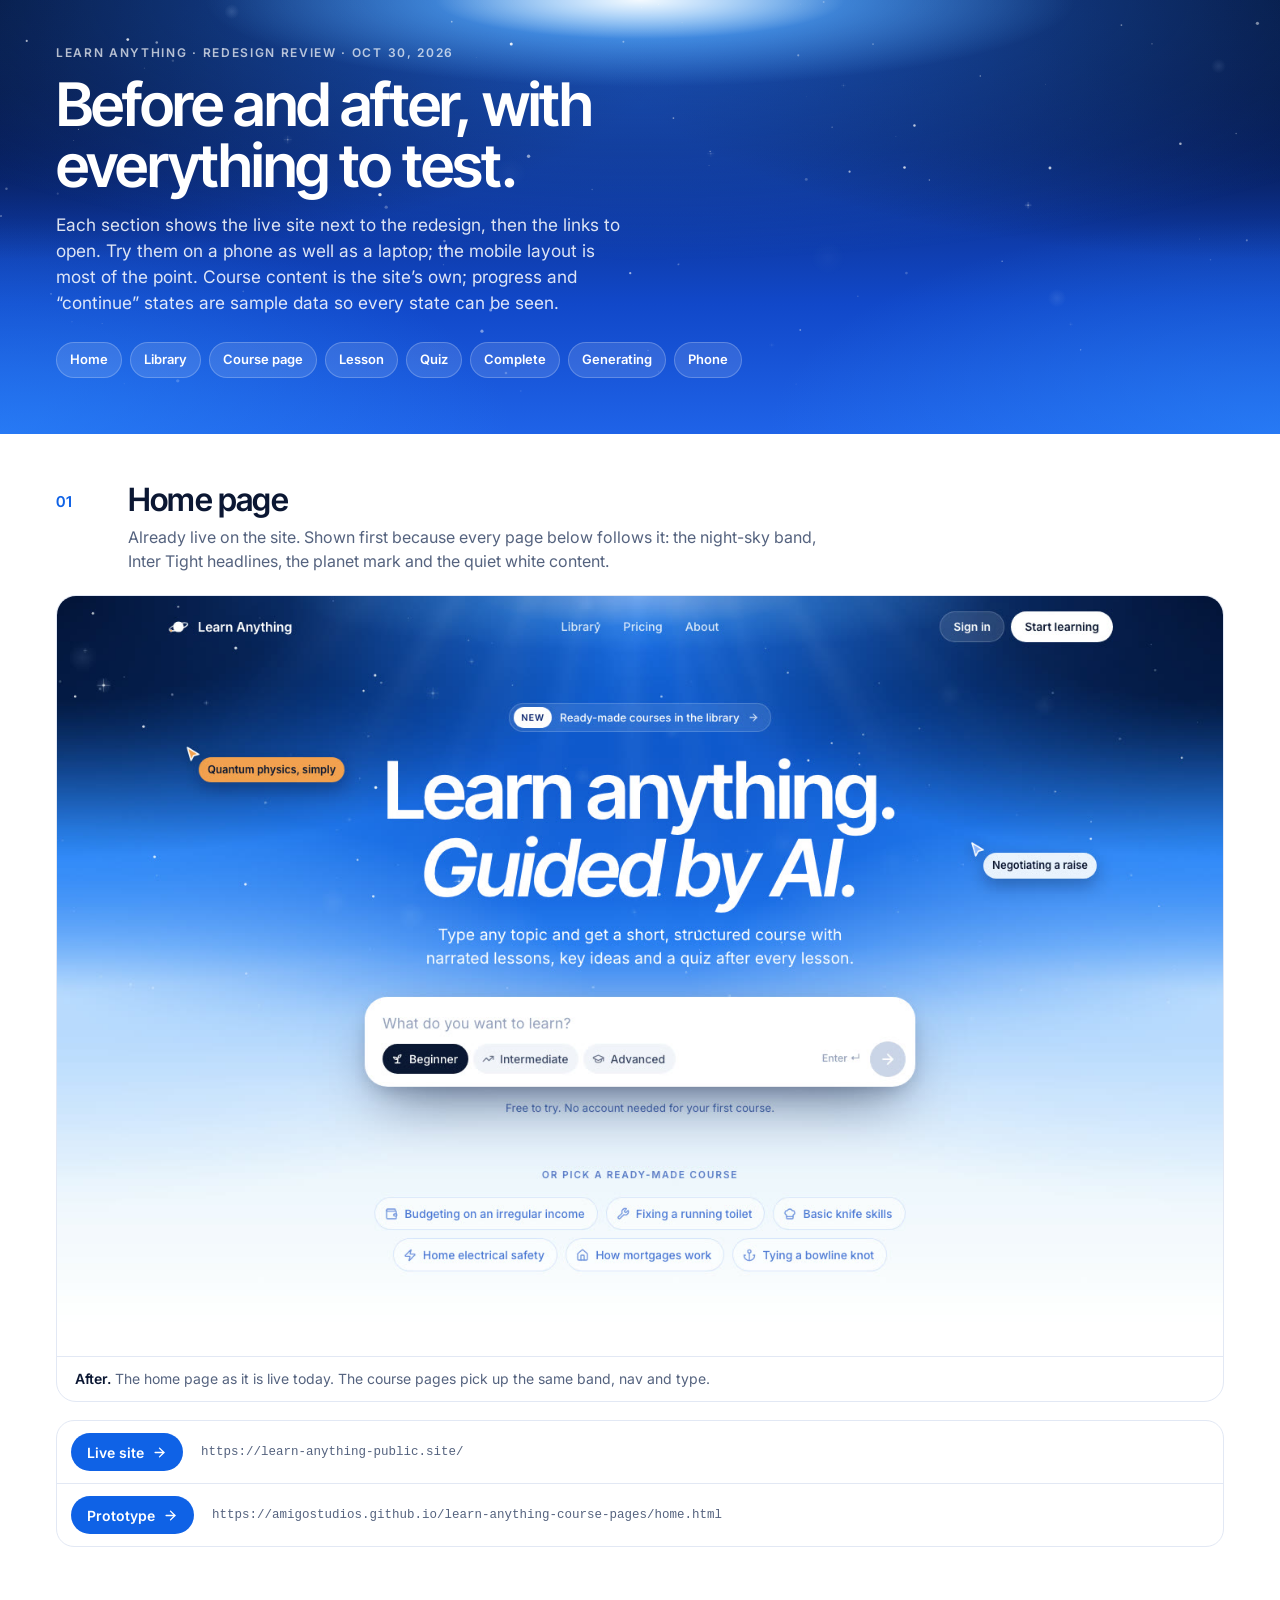
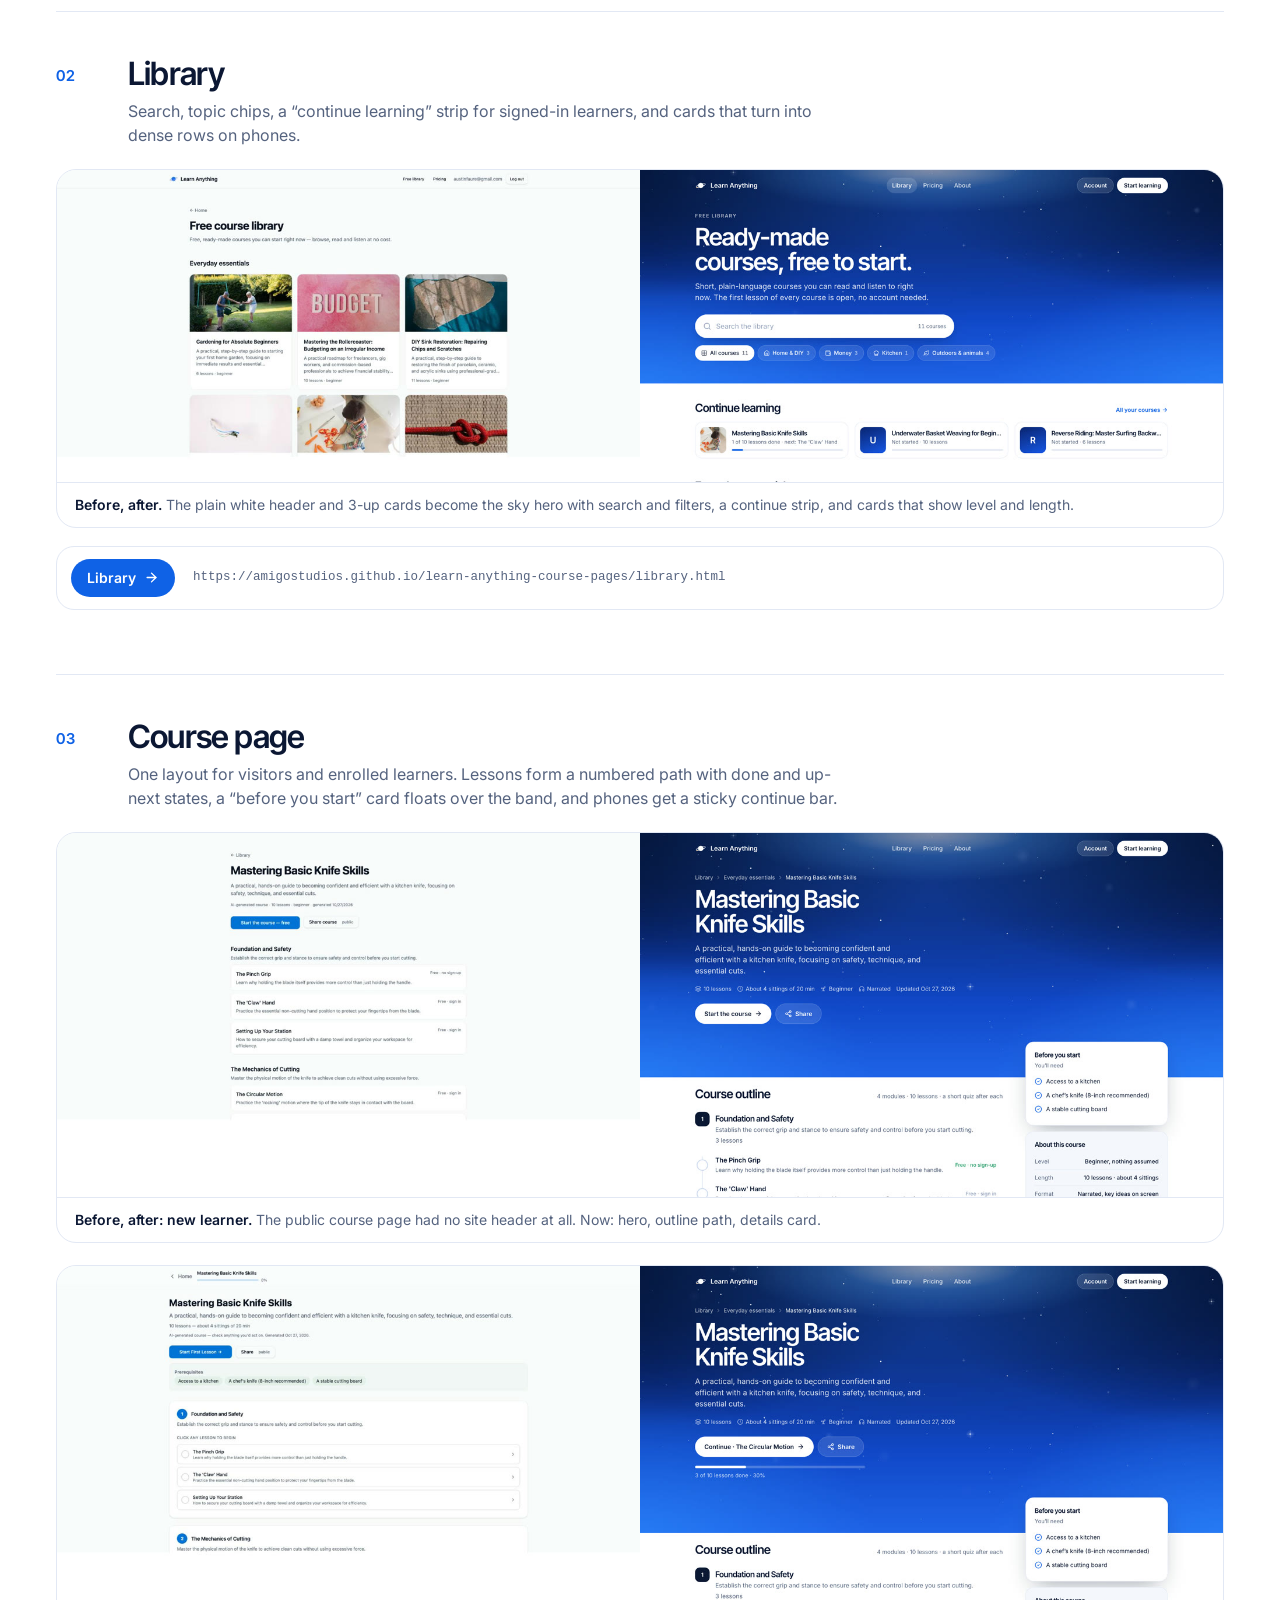
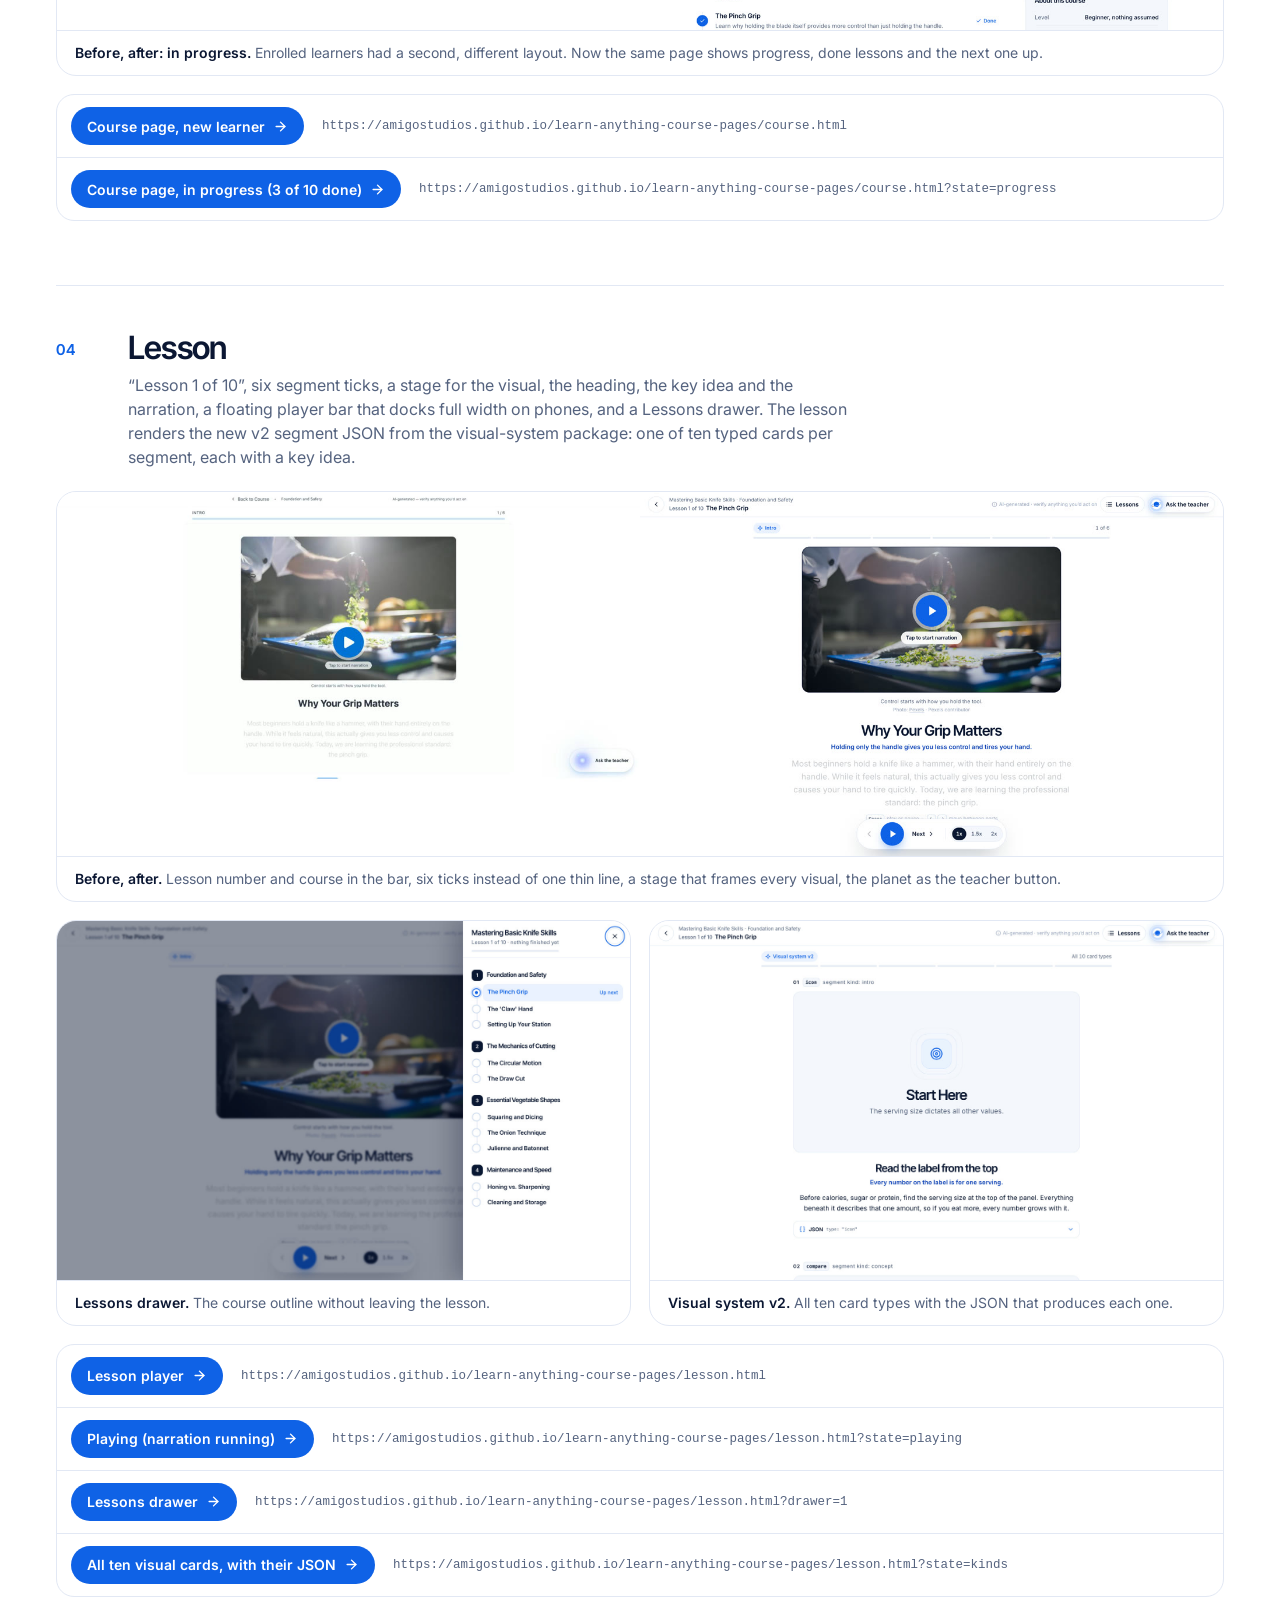
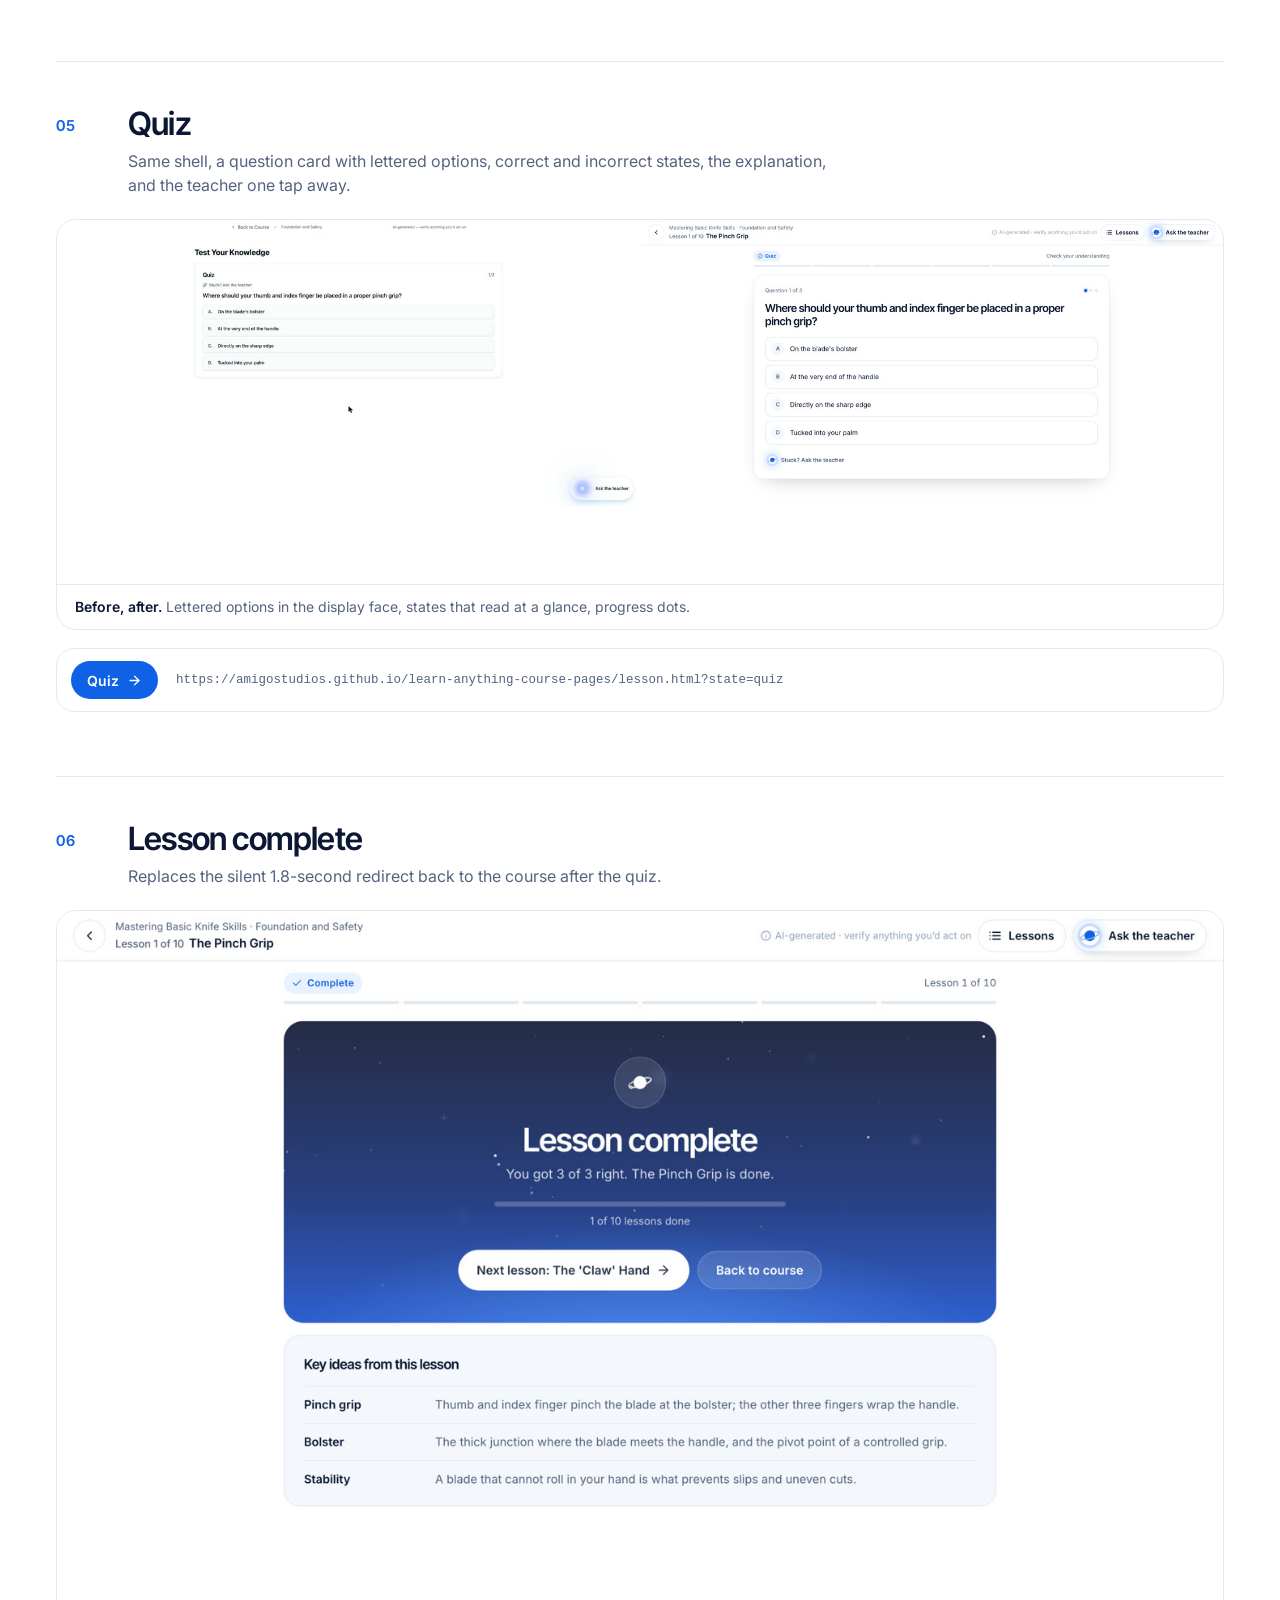
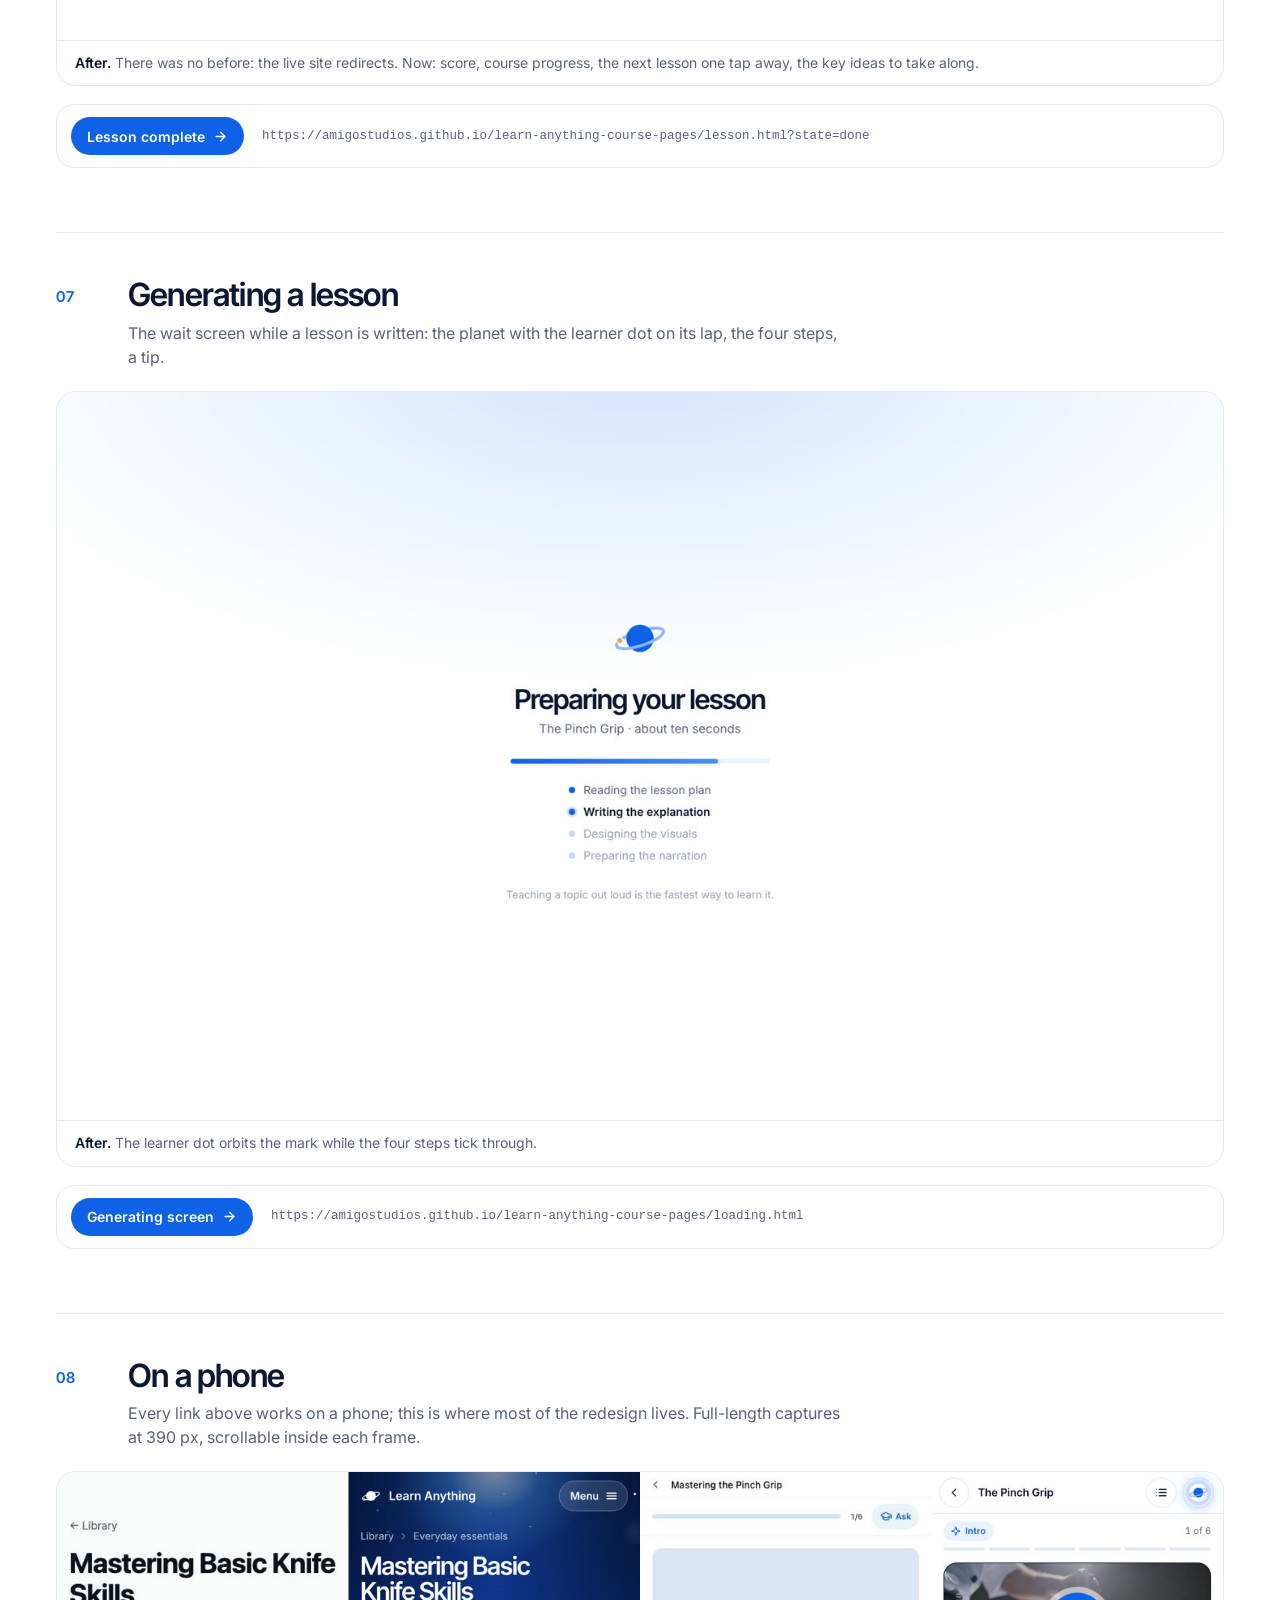
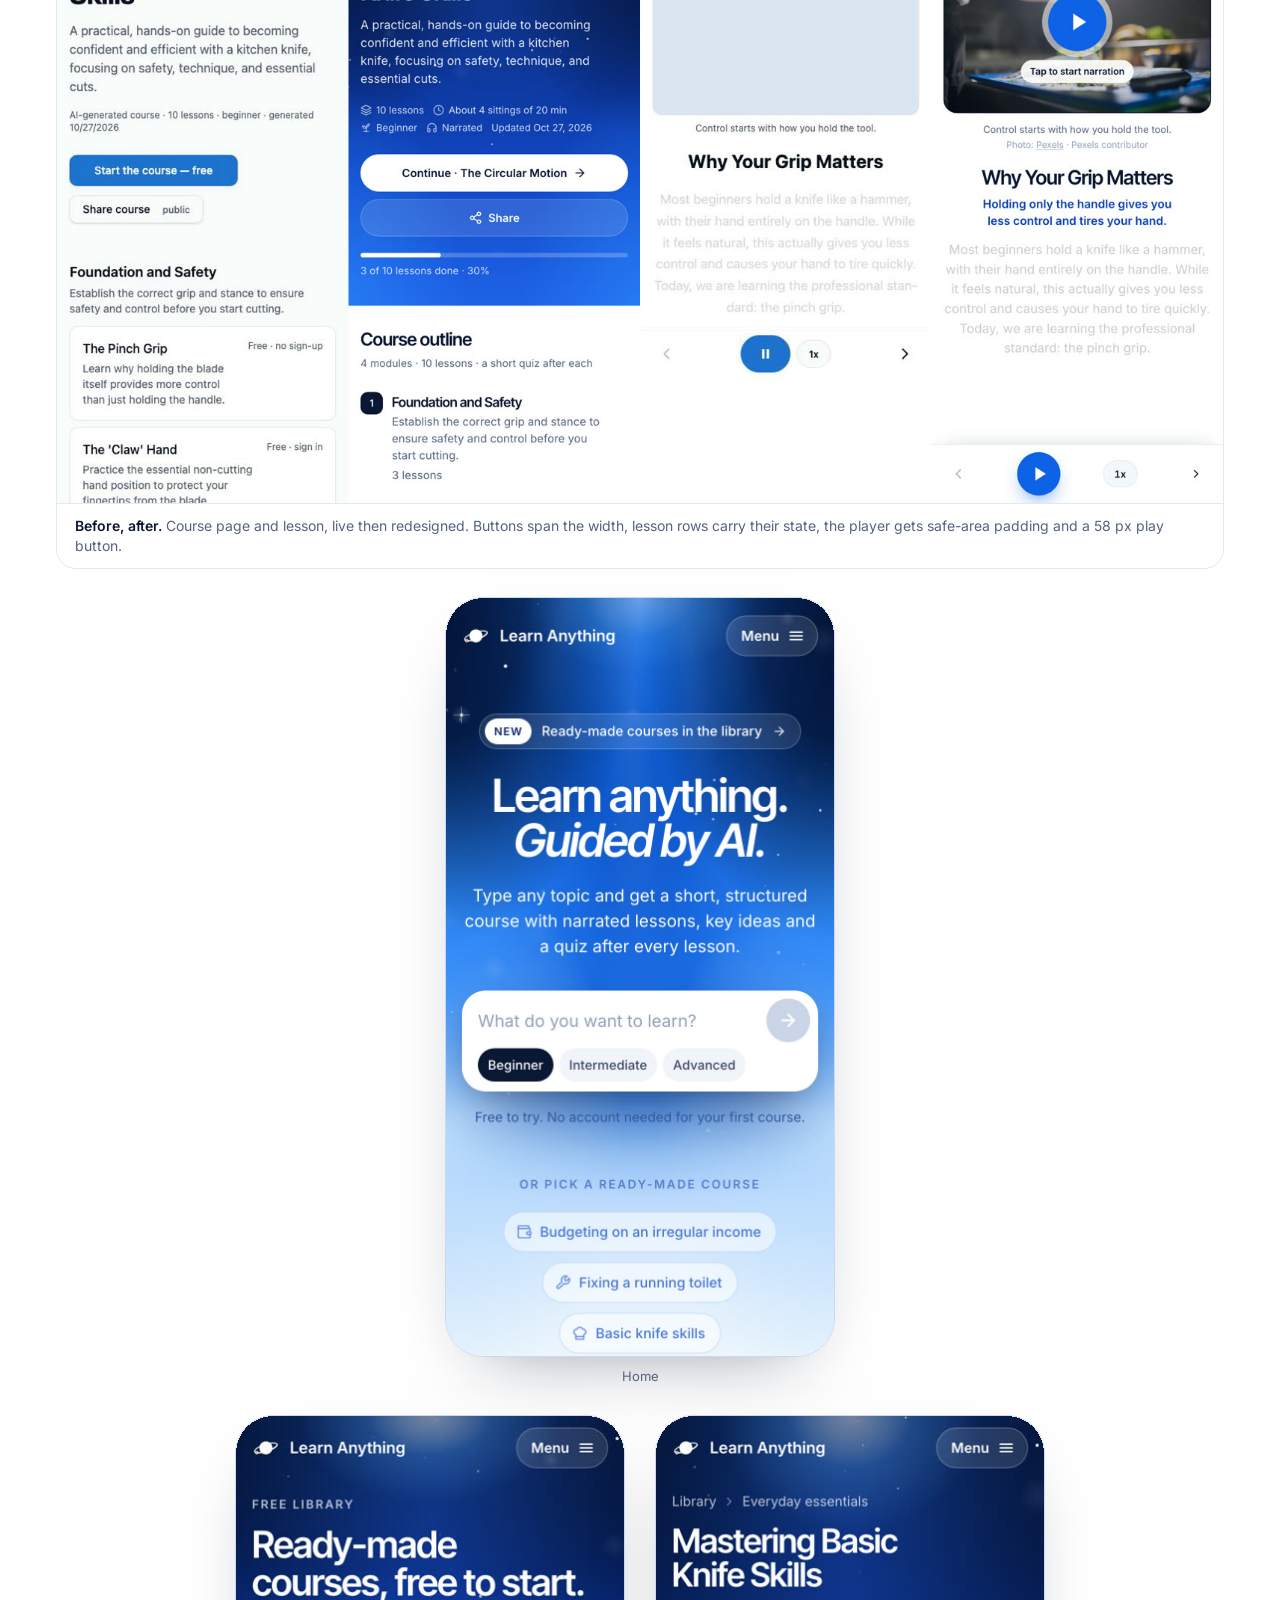
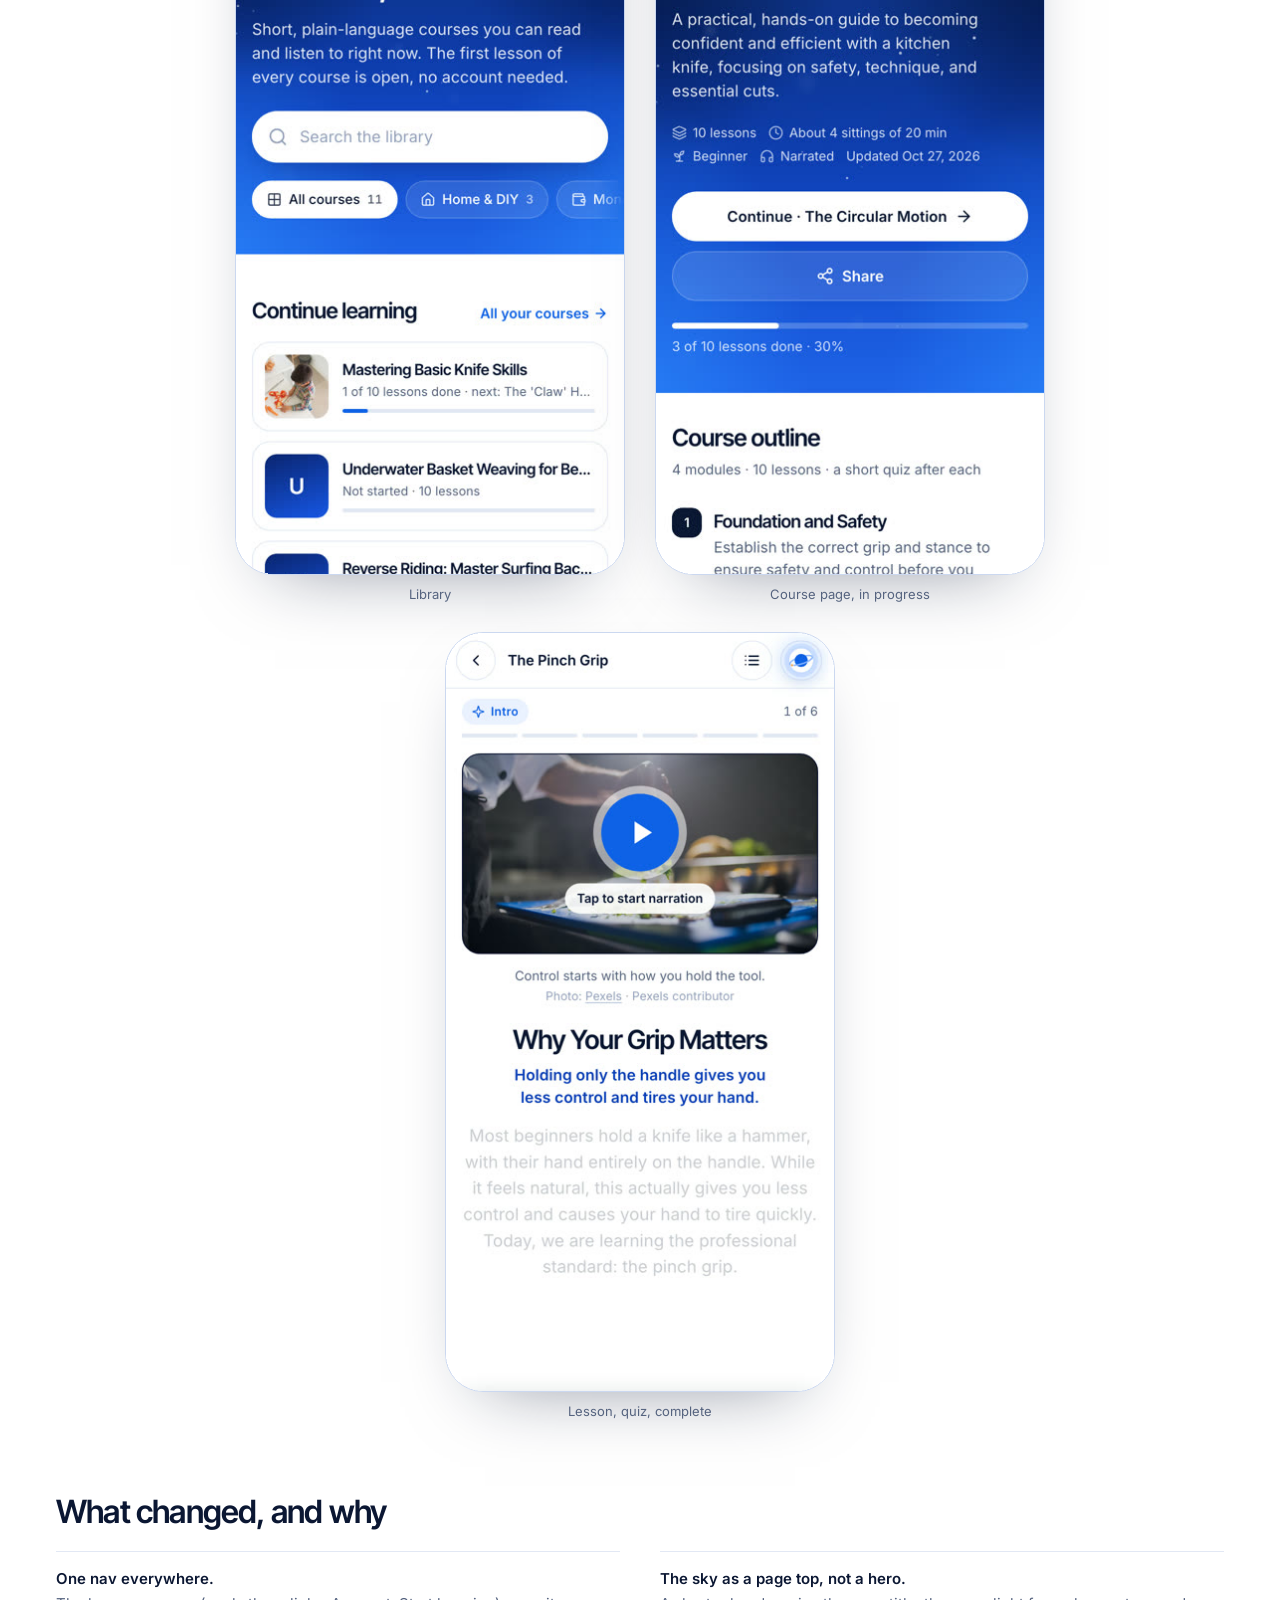
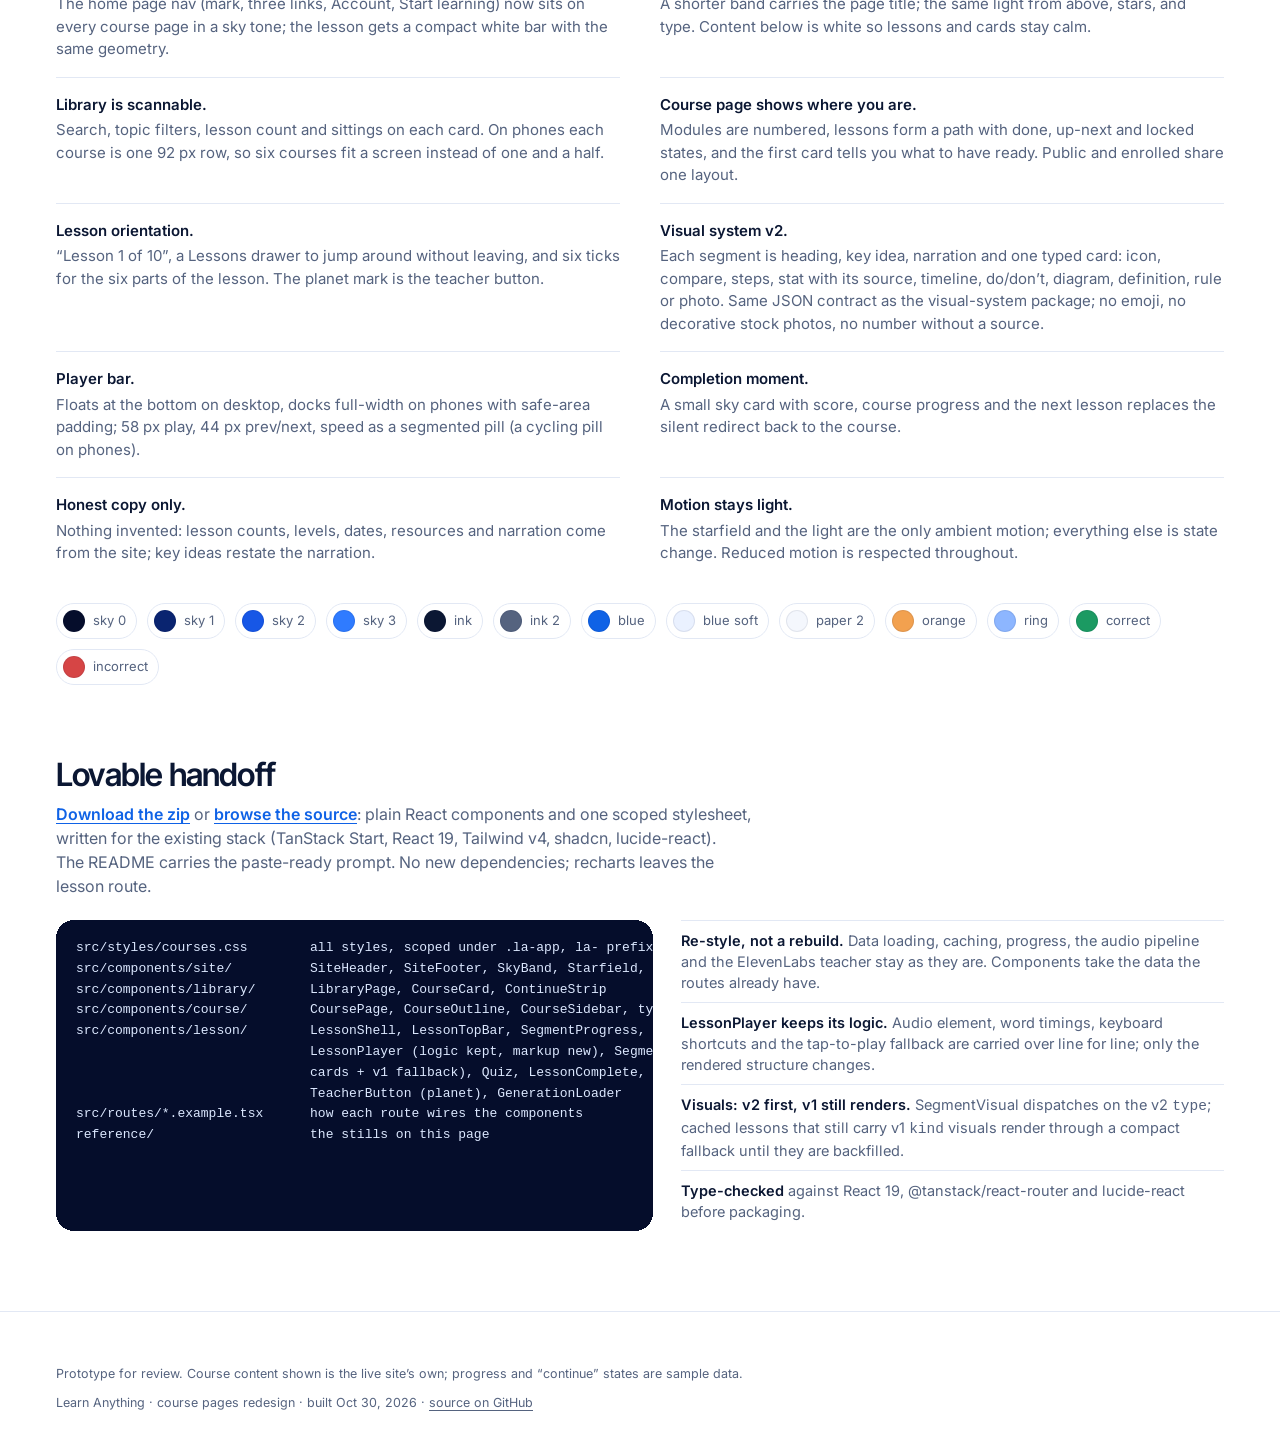
==== commit a7b82713: "Planet teacher button, v2 lesson visuals, before/after index with test links - Ask the teacher uses " ====
--- a/index.html
+++ b/index.html
@@ -13,30 +13,39 @@
   /* Review page for the redesign. One committed light look (it previews a light product); the pages themselves carry the tokens. */
   :root{--bg:#FFFFFF;--fg:#0B1733;--line:#E2E8F4;--muted:#55637F;--blue:#0F62E6;--soft:#EAF1FF;--paper:#F4F7FD;--display:"Inter Tight","Inter",system-ui,sans-serif;--body:"Inter",system-ui,sans-serif}
   body{margin:0;background:var(--bg);color:var(--fg);font-family:var(--body)}
-  .hub-grid{display:grid;grid-template-columns:repeat(3,minmax(0,1fr));gap:18px;margin-top:22px}
-  .hub-card{display:flex;flex-direction:column;min-width:0;background:#fff;border:1px solid var(--line);border-radius:20px;overflow:hidden;transition:transform .2s,box-shadow .2s,border-color .2s}
-  .hub-card:hover{transform:translateY(-2px);border-color:#CBD8F0;box-shadow:0 20px 50px -30px rgba(11,23,51,.35)}
-  .hub-card img{width:100%;max-width:100%;aspect-ratio:16/10;object-fit:cover;object-position:top;border-bottom:1px solid var(--line);background:var(--paper)}
-  .hub-card .b{padding:14px 16px 16px}
-  .hub-card h3{font-family:var(--display);font-weight:600;font-size:17px;letter-spacing:-.015em}
-  .hub-card p{margin-top:4px;font-size:13.5px;color:var(--muted);line-height:1.45}
-  .hub-card .l{margin-top:10px;display:flex;flex-wrap:wrap;gap:6px}
-  .hub-card .l a{font-size:12.5px;font-weight:600;color:var(--blue);background:var(--soft);padding:5px 10px;border-radius:999px}
-  .hub-card .l a:hover{background:#DCE8FF}
-  .hub-sec{margin-top:72px}
-  .hub-sec h2{font-family:var(--display);font-weight:600;font-size:clamp(24px,2.6vw,32px);letter-spacing:-.025em;line-height:1.1;text-wrap:balance}
-  .hub-sec .lede{margin-top:10px;max-width:720px;font-size:16px;color:var(--muted);text-wrap:pretty}
+  .jump{display:flex;flex-wrap:wrap;gap:8px;margin-top:26px}
+  .la-band .jump a{font-size:13px;font-weight:600;color:#fff;background:rgba(255,255,255,.12);border:1px solid rgba(255,255,255,.22);padding:7px 13px;border-radius:999px}
+  .la-band .jump a:hover{background:rgba(255,255,255,.22)}
+  .rv{margin-top:64px;padding-top:44px;border-top:1px solid var(--line)}
+  .rv:first-child{margin-top:48px;border-top:0;padding-top:0}
+  .rv-head{display:grid;grid-template-columns:56px minmax(0,1fr);gap:16px;align-items:start}
+  .rv-n{font-family:var(--display);font-weight:600;font-size:15px;letter-spacing:.04em;color:var(--blue);padding-top:9px}
+  .rv h2{font-family:var(--display);font-weight:600;font-size:clamp(24px,2.6vw,32px);letter-spacing:-.025em;line-height:1.1;text-wrap:balance}
+  .rv .lede{margin-top:8px;max-width:720px;font-size:16px;line-height:1.5;color:var(--muted);text-wrap:pretty}
+  .shot{margin:22px 0 0;border:1px solid var(--line);border-radius:20px;overflow:hidden;background:#fff}
+  .shot img{width:100%;max-width:100%;display:block}
+  .shot.tall img{max-height:760px;object-fit:cover;object-position:top}
+  .shot figcaption{padding:12px 18px;font-size:14px;line-height:1.45;color:var(--muted);border-top:1px solid var(--line)}
+  .shot figcaption b{color:var(--fg);font-weight:600}
+  .shots-2{display:grid;grid-template-columns:1fr 1fr;gap:18px;margin-top:18px}
+  .shots-2 .shot{margin:0}
+  .shots-2 .shot img{aspect-ratio:16/10;object-fit:cover;object-position:top}
+  .tests{list-style:none;margin:18px 0 0;padding:0;border:1px solid var(--line);border-radius:18px;overflow:hidden;background:#fff}
+  .tests li{display:grid;grid-template-columns:auto minmax(0,1fr);gap:8px 18px;align-items:center;padding:12px 14px;border-top:1px solid var(--line)}
+  .tests li:first-child{border-top:0}
+  .tests .t-btn{display:inline-flex;align-items:center;gap:8px;height:38px;padding:0 16px;border-radius:999px;background:var(--blue);color:#fff;font-weight:600;font-size:14px;white-space:nowrap;text-decoration:none}
+  .tests .t-btn:hover{background:#0A3FB8}
+  .tests .t-btn svg{width:15px;height:15px}
+  .t-url{font:12.5px/1.5 ui-monospace,SFMono-Regular,Menlo,monospace;color:var(--muted);word-break:break-all;min-width:0}
   .phones{display:flex;flex-wrap:wrap;gap:28px;justify-content:center;margin-top:28px}
   .phone{display:flex;flex-direction:column;gap:10px;align-items:center;max-width:100%}
   .phone .frame{width:min(390px,100%);height:760px;border-radius:38px;border:1px solid #CBD8F0;background:#fff;overflow-y:auto;overflow-x:hidden;box-shadow:0 30px 70px -40px rgba(11,23,51,.5);scrollbar-width:thin}
   .phone .frame img{display:block;width:100%;max-width:100%;height:auto}
   .phone span{font-size:13px;color:var(--muted)}
-  .ba{display:grid;gap:34px;margin-top:28px}
-  .ba figure{margin:0;border:1px solid var(--line);border-radius:20px;overflow:hidden;background:#fff}
-  .ba img{width:100%;max-width:100%;display:block}
-  .ba figcaption{padding:14px 18px;font-size:14px;color:var(--muted);border-top:1px solid var(--line)}
-  .ba figcaption b{color:var(--fg);font-weight:600}
-  .notes{display:grid;grid-template-columns:repeat(2,minmax(0,1fr));gap:0 40px;margin-top:22px}
+  .hub-sec{margin-top:72px}
+  .hub-sec h2{font-family:var(--display);font-weight:600;font-size:clamp(24px,2.6vw,32px);letter-spacing:-.025em;line-height:1.1;text-wrap:balance}
+  .hub-sec .lede{margin-top:10px;max-width:720px;font-size:16px;color:var(--muted);text-wrap:pretty}
+  .notes{display:grid;grid-template-columns:repeat(2,minmax(0,1fr));gap:0 40px;margin-top:22px;list-style:none;padding:0}
   .notes li{min-width:0;padding:16px 0;border-top:1px solid var(--line);font-size:15px;line-height:1.5;color:var(--muted)}
   .notes b{display:block;color:var(--fg);font-weight:600;margin-bottom:3px}
   .tokens{display:flex;flex-wrap:wrap;gap:10px;margin-top:22px}
@@ -45,10 +54,11 @@
   .hand{margin-top:22px;display:grid;grid-template-columns:1.1fr 1fr;gap:28px}
   .hand>*{min-width:0}
   .hand pre{margin:0;background:#050D2B;color:#DCE8FF;border-radius:18px;padding:18px 20px;font:13px/1.6 ui-monospace,SFMono-Regular,Menlo,monospace;overflow-x:auto}
+  .hand ul{list-style:none;margin:0;padding:0}
   .hand ul li{padding:9px 0;border-top:1px solid var(--line);font-size:14.5px;line-height:1.45;color:var(--muted)}
   .hand ul li b{color:var(--fg);font-weight:600}
-  @media (max-width:1024px){.hub-grid{grid-template-columns:repeat(2,minmax(0,1fr))}.notes{grid-template-columns:1fr}.hand{grid-template-columns:1fr}}
-  @media (max-width:640px){.hub-grid{grid-template-columns:1fr}.hub-sec{margin-top:52px}.phone .frame{height:640px}}
+  @media (max-width:1024px){.notes{grid-template-columns:1fr}.hand{grid-template-columns:1fr}}
+  @media (max-width:640px){.rv{margin-top:48px;padding-top:36px}.rv-head{grid-template-columns:1fr;gap:4px}.rv-n{padding-top:0}.shots-2{grid-template-columns:1fr}.tests li{grid-template-columns:1fr;gap:6px}.hub-sec{margin-top:52px}.phone .frame{height:640px}}
   .lede a{color:var(--blue);font-weight:600;text-decoration:underline;text-underline-offset:3px}
   .la-copy a{color:inherit;text-decoration:underline;text-underline-offset:3px}
 </style>
@@ -59,52 +69,22 @@
 <header class="la-band">
   <div class="la-sky" aria-hidden="true"><div class="la-sky-light"></div><canvas class="la-stars"></canvas></div>
   <div class="la-ph la-wrap" style="padding-top:44px">
-    <p class="la-eyebrow">Learn Anything · course pages · Oct 30, 2026</p>
-    <h1 class="la-display">Library, course and lesson pages, redesigned.</h1>
-    <p class="la-lede">Built on the home page system: one nav, the night sky on every page top, Inter Tight headlines, quiet white content below. Every screen is laid out for 375 px phones first, then widened. Open any page below; the lesson player, quiz and drawer are live.</p>
-    <div class="la-cta-row">
-      <a class="la-btn la-btn-white la-btn-lg" href="library.html">Open the library <svg viewBox="0 0 24 24" fill="none" stroke="currentColor" stroke-width="2.2" stroke-linecap="round" stroke-linejoin="round" aria-hidden="true"><path d="M5 12h14"/><path d="m12 5 7 7-7 7"/></svg></a>
-      <a class="la-btn la-btn-ghost la-btn-lg" href="course.html">Course page</a>
-      <a class="la-btn la-btn-ghost la-btn-lg" href="lesson.html">Lesson player</a>
-    </div>
+    <p class="la-eyebrow">Learn Anything · redesign review · Oct 30, 2026</p>
+    <h1 class="la-display">Before and after, with everything to test.</h1>
+    <p class="la-lede">Each section shows the live site next to the redesign, then the links to open. Try them on a phone as well as a laptop; the mobile layout is most of the point. Course content is the site’s own; progress and “continue” states are sample data so every state can be seen.</p>
+    <nav class="jump" aria-label="Sections"><a href="#home">Home</a><a href="#library">Library</a><a href="#course">Course page</a><a href="#lesson">Lesson</a><a href="#quiz">Quiz</a><a href="#complete">Complete</a><a href="#loading">Generating</a><a href="#phone">Phone</a></nav>
   </div>
 </header>
 
 <main class="la-wrap">
-  <section class="hub-sec" style="margin-top:48px">
-    <h2>Open the prototype</h2>
-    <p class="lede">Real content from the live site (the Basic Knife Skills course and its first lesson). Progress, the "continue" states and the key ideas are sample data so each state can be seen. Pages open in a new tab.</p>
-    <div class="hub-grid">
-      <a class="hub-card" href="library.html" target="_blank" rel="noopener"><img src="previews/library-desktop.jpg" alt=""><div class="b"><h3>Library</h3><p>Sky hero with search and topic filters, a continue-learning strip, course cards. Phones get a dense list instead of tall cards.</p></div></a>
-      <div class="hub-card"><img src="previews/course-progress-desktop.jpg" alt=""><div class="b"><h3>Course page</h3><p>One design for public and enrolled views: outline as a path with done / up-next states, a floating "before you start" card, sticky continue bar on phones.</p><div class="l"><a href="course.html" target="_blank" rel="noopener">New learner</a><a href="course.html?state=progress" target="_blank" rel="noopener">In progress (3 of 10)</a></div></div></div>
-      <div class="hub-card"><img src="previews/lesson-desktop.jpg" alt=""><div class="b"><h3>Lesson player</h3><p>Segmented progress, a stage for every visual kind, narration with word reveal, a floating player bar, the course outline in a drawer.</p><div class="l"><a href="lesson.html" target="_blank" rel="noopener">Player</a><a href="lesson.html?state=playing" target="_blank" rel="noopener">Playing</a><a href="lesson.html?drawer=1" target="_blank" rel="noopener">Lessons drawer</a><a href="lesson.html?state=kinds" target="_blank" rel="noopener">All visual kinds</a></div></div></div>
-      <div class="hub-card"><img src="previews/quiz-desktop.jpg" alt=""><div class="b"><h3>Quiz</h3><p>Same shell, question card with lettered options, correct and incorrect states, the explanation, and "ask the teacher" one tap away.</p><div class="l"><a href="lesson.html?state=quiz" target="_blank" rel="noopener">Open the quiz</a></div></div></div>
-      <div class="hub-card"><img src="previews/done-desktop.jpg" alt=""><div class="b"><h3>Lesson complete</h3><p>Replaces the 1.8-second auto-redirect: score, course progress, the next lesson one tap away, and the key ideas to take along.</p><div class="l"><a href="lesson.html?state=done" target="_blank" rel="noopener">Open</a></div></div></div>
-      <div class="hub-card"><img src="previews/loading-desktop.jpg" alt=""><div class="b"><h3>Generating</h3><p>The wait screen while a lesson is written: the ring-planet mark with the learner dot on its lap, the four steps, a tip.</p><div class="l"><a href="loading.html" target="_blank" rel="noopener">Open</a></div></div></div>
-    </div>
-  </section>
-
-  <section class="hub-sec">
-    <h2>On a phone</h2>
-    <p class="lede">Full-length captures at 390 px, scrollable inside each frame. The lesson keeps the player docked at the bottom with safe-area padding; the course page shows a continue bar once the hero button scrolls away.</p>
-    <div class="phones">
-      <div class="phone"><div class="frame"><img src="previews/library-phone.jpg" alt="Library on a phone"></div><span>Library</span></div>
-      <div class="phone"><div class="frame"><img src="previews/course-phone.jpg" alt="Course page on a phone"></div><span>Course page, in progress</span></div>
-      <div class="phone"><div class="frame"><img src="previews/lesson-phone.jpg" alt="Lesson on a phone"><img src="previews/quiz-phone.jpg" alt="Quiz on a phone"><img src="previews/done-phone.jpg" alt="Lesson complete on a phone"></div><span>Lesson, quiz, complete</span></div>
-    </div>
-  </section>
-
-  <section class="hub-sec">
-    <h2>Before and after</h2>
-    <p class="lede">Left: the live site on Oct 30. Right: the redesign at the same width.</p>
-    <div class="ba">
-      <figure><img src="previews/before-after-library.jpg" alt="Library page, live site next to the redesign"><figcaption><b>Library.</b> The plain white header and 3-up cards become the sky hero with search and filters, a continue strip, and cards with the level and length visible.</figcaption></figure>
-      <figure><img src="previews/before-after-course.jpg" alt="Course page, live site next to the redesign"><figcaption><b>Course page.</b> The public course page had no site header at all and a second, different layout for enrolled users. Now one page: hero, outline path, details card.</figcaption></figure>
-      <figure><img src="previews/before-after-lesson.jpg" alt="Lesson page, live site next to the redesign"><figcaption><b>Lesson.</b> Lesson number and course title in the bar, six segment ticks instead of one thin line, a stage that frames every visual, a player bar that floats.</figcaption></figure>
-      <figure><img src="previews/before-after-quiz.jpg" alt="Quiz, live site next to the redesign"><figcaption><b>Quiz.</b> Lettered options in the display face, states that read at a glance, progress dots, the teacher a tap away.</figcaption></figure>
-      <figure><img src="previews/before-after-phone.jpg" alt="Course page and lesson on a phone, live site next to the redesign"><figcaption><b>Phone.</b> Course page and lesson, live then redesigned. Buttons span the width, lesson rows carry their state, the player gets safe-area padding and a 58 px play button.</figcaption></figure>
-    </div>
-  </section>
+<section class="rv" id="home"><div class="rv-head"><span class="rv-n">01</span><div><h2>Home page</h2><p class="lede">Already live on the site. Shown first because every page below follows it: the night-sky band, Inter Tight headlines, the planet mark and the quiet white content.</p></div></div><figure class="shot tall"><img src="previews/home-desktop.jpg" alt="The redesigned home page at 1440 px"><figcaption><b>After.</b> The home page as it is live today. The course pages pick up the same band, nav and type.</figcaption></figure><ul class="tests"><li><a class="t-btn" href="https://learn-anything-public.site/" target="_blank" rel="noopener">Live site<svg viewBox="0 0 24 24" fill="none" stroke="currentColor" stroke-width="2.2" stroke-linecap="round" stroke-linejoin="round" aria-hidden="true"><path d="M5 12h14"/><path d="m12 5 7 7-7 7"/></svg></a><span class="t-url">https://learn-anything-public.site/</span></li><li><a class="t-btn" href="home.html" target="_blank" rel="noopener">Prototype<svg viewBox="0 0 24 24" fill="none" stroke="currentColor" stroke-width="2.2" stroke-linecap="round" stroke-linejoin="round" aria-hidden="true"><path d="M5 12h14"/><path d="m12 5 7 7-7 7"/></svg></a><span class="t-url">https://amigostudios.github.io/learn-anything-course-pages/home.html</span></li></ul></section>
+<section class="rv" id="library"><div class="rv-head"><span class="rv-n">02</span><div><h2>Library</h2><p class="lede">Search, topic chips, a “continue learning” strip for signed-in learners, and cards that turn into dense rows on phones.</p></div></div><figure class="shot"><img src="previews/before-after-library.jpg" alt="Library page, live site next to the redesign"><figcaption><b>Before, after.</b> The plain white header and 3-up cards become the sky hero with search and filters, a continue strip, and cards that show level and length.</figcaption></figure><ul class="tests"><li><a class="t-btn" href="library.html" target="_blank" rel="noopener">Library<svg viewBox="0 0 24 24" fill="none" stroke="currentColor" stroke-width="2.2" stroke-linecap="round" stroke-linejoin="round" aria-hidden="true"><path d="M5 12h14"/><path d="m12 5 7 7-7 7"/></svg></a><span class="t-url">https://amigostudios.github.io/learn-anything-course-pages/library.html</span></li></ul></section>
+<section class="rv" id="course"><div class="rv-head"><span class="rv-n">03</span><div><h2>Course page</h2><p class="lede">One layout for visitors and enrolled learners. Lessons form a numbered path with done and up-next states, a “before you start” card floats over the band, and phones get a sticky continue bar.</p></div></div><figure class="shot"><img src="previews/before-after-course.jpg" alt="Public course page, live site next to the redesign"><figcaption><b>Before, after: new learner.</b> The public course page had no site header at all. Now: hero, outline path, details card.</figcaption></figure><figure class="shot"><img src="previews/before-after-course-progress.jpg" alt="Enrolled course page, live site next to the redesign"><figcaption><b>Before, after: in progress.</b> Enrolled learners had a second, different layout. Now the same page shows progress, done lessons and the next one up.</figcaption></figure><ul class="tests"><li><a class="t-btn" href="course.html" target="_blank" rel="noopener">Course page, new learner<svg viewBox="0 0 24 24" fill="none" stroke="currentColor" stroke-width="2.2" stroke-linecap="round" stroke-linejoin="round" aria-hidden="true"><path d="M5 12h14"/><path d="m12 5 7 7-7 7"/></svg></a><span class="t-url">https://amigostudios.github.io/learn-anything-course-pages/course.html</span></li><li><a class="t-btn" href="course.html?state=progress" target="_blank" rel="noopener">Course page, in progress (3 of 10 done)<svg viewBox="0 0 24 24" fill="none" stroke="currentColor" stroke-width="2.2" stroke-linecap="round" stroke-linejoin="round" aria-hidden="true"><path d="M5 12h14"/><path d="m12 5 7 7-7 7"/></svg></a><span class="t-url">https://amigostudios.github.io/learn-anything-course-pages/course.html?state=progress</span></li></ul></section>
+<section class="rv" id="lesson"><div class="rv-head"><span class="rv-n">04</span><div><h2>Lesson</h2><p class="lede">“Lesson 1 of 10”, six segment ticks, a stage for the visual, the heading, the key idea and the narration, a floating player bar that docks full width on phones, and a Lessons drawer. The lesson renders the new v2 segment JSON from the visual-system package: one of ten typed cards per segment, each with a key idea.</p></div></div><figure class="shot"><img src="previews/before-after-lesson.jpg" alt="Lesson page, live site next to the redesign"><figcaption><b>Before, after.</b> Lesson number and course in the bar, six ticks instead of one thin line, a stage that frames every visual, the planet as the teacher button.</figcaption></figure><div class="shots-2"><figure class="shot"><img src="previews/drawer-desktop.jpg" alt="The Lessons drawer open over the lesson"><figcaption><b>Lessons drawer.</b> The course outline without leaving the lesson.</figcaption></figure><figure class="shot"><img src="previews/kinds-desktop.jpg" alt="The ten visual card types"><figcaption><b>Visual system v2.</b> All ten card types with the JSON that produces each one.</figcaption></figure></div><ul class="tests"><li><a class="t-btn" href="lesson.html" target="_blank" rel="noopener">Lesson player<svg viewBox="0 0 24 24" fill="none" stroke="currentColor" stroke-width="2.2" stroke-linecap="round" stroke-linejoin="round" aria-hidden="true"><path d="M5 12h14"/><path d="m12 5 7 7-7 7"/></svg></a><span class="t-url">https://amigostudios.github.io/learn-anything-course-pages/lesson.html</span></li><li><a class="t-btn" href="lesson.html?state=playing" target="_blank" rel="noopener">Playing (narration running)<svg viewBox="0 0 24 24" fill="none" stroke="currentColor" stroke-width="2.2" stroke-linecap="round" stroke-linejoin="round" aria-hidden="true"><path d="M5 12h14"/><path d="m12 5 7 7-7 7"/></svg></a><span class="t-url">https://amigostudios.github.io/learn-anything-course-pages/lesson.html?state=playing</span></li><li><a class="t-btn" href="lesson.html?drawer=1" target="_blank" rel="noopener">Lessons drawer<svg viewBox="0 0 24 24" fill="none" stroke="currentColor" stroke-width="2.2" stroke-linecap="round" stroke-linejoin="round" aria-hidden="true"><path d="M5 12h14"/><path d="m12 5 7 7-7 7"/></svg></a><span class="t-url">https://amigostudios.github.io/learn-anything-course-pages/lesson.html?drawer=1</span></li><li><a class="t-btn" href="lesson.html?state=kinds" target="_blank" rel="noopener">All ten visual cards, with their JSON<svg viewBox="0 0 24 24" fill="none" stroke="currentColor" stroke-width="2.2" stroke-linecap="round" stroke-linejoin="round" aria-hidden="true"><path d="M5 12h14"/><path d="m12 5 7 7-7 7"/></svg></a><span class="t-url">https://amigostudios.github.io/learn-anything-course-pages/lesson.html?state=kinds</span></li></ul></section>
+<section class="rv" id="quiz"><div class="rv-head"><span class="rv-n">05</span><div><h2>Quiz</h2><p class="lede">Same shell, a question card with lettered options, correct and incorrect states, the explanation, and the teacher one tap away.</p></div></div><figure class="shot"><img src="previews/before-after-quiz.jpg" alt="Quiz, live site next to the redesign"><figcaption><b>Before, after.</b> Lettered options in the display face, states that read at a glance, progress dots.</figcaption></figure><ul class="tests"><li><a class="t-btn" href="lesson.html?state=quiz" target="_blank" rel="noopener">Quiz<svg viewBox="0 0 24 24" fill="none" stroke="currentColor" stroke-width="2.2" stroke-linecap="round" stroke-linejoin="round" aria-hidden="true"><path d="M5 12h14"/><path d="m12 5 7 7-7 7"/></svg></a><span class="t-url">https://amigostudios.github.io/learn-anything-course-pages/lesson.html?state=quiz</span></li></ul></section>
+<section class="rv" id="complete"><div class="rv-head"><span class="rv-n">06</span><div><h2>Lesson complete</h2><p class="lede">Replaces the silent 1.8-second redirect back to the course after the quiz.</p></div></div><figure class="shot"><img src="previews/done-desktop.jpg" alt="The lesson complete screen"><figcaption><b>After.</b> There was no before: the live site redirects. Now: score, course progress, the next lesson one tap away, the key ideas to take along.</figcaption></figure><ul class="tests"><li><a class="t-btn" href="lesson.html?state=done" target="_blank" rel="noopener">Lesson complete<svg viewBox="0 0 24 24" fill="none" stroke="currentColor" stroke-width="2.2" stroke-linecap="round" stroke-linejoin="round" aria-hidden="true"><path d="M5 12h14"/><path d="m12 5 7 7-7 7"/></svg></a><span class="t-url">https://amigostudios.github.io/learn-anything-course-pages/lesson.html?state=done</span></li></ul></section>
+<section class="rv" id="loading"><div class="rv-head"><span class="rv-n">07</span><div><h2>Generating a lesson</h2><p class="lede">The wait screen while a lesson is written: the planet with the learner dot on its lap, the four steps, a tip.</p></div></div><figure class="shot"><img src="previews/loading-desktop.jpg" alt="The generating screen"><figcaption><b>After.</b> The learner dot orbits the mark while the four steps tick through.</figcaption></figure><ul class="tests"><li><a class="t-btn" href="loading.html" target="_blank" rel="noopener">Generating screen<svg viewBox="0 0 24 24" fill="none" stroke="currentColor" stroke-width="2.2" stroke-linecap="round" stroke-linejoin="round" aria-hidden="true"><path d="M5 12h14"/><path d="m12 5 7 7-7 7"/></svg></a><span class="t-url">https://amigostudios.github.io/learn-anything-course-pages/loading.html</span></li></ul></section>
+<section class="rv" id="phone"><div class="rv-head"><span class="rv-n">08</span><div><h2>On a phone</h2><p class="lede">Every link above works on a phone; this is where most of the redesign lives. Full-length captures at 390 px, scrollable inside each frame.</p></div></div><figure class="shot"><img src="previews/before-after-phone.jpg" alt="Course page and lesson on a phone, live site next to the redesign"><figcaption><b>Before, after.</b> Course page and lesson, live then redesigned. Buttons span the width, lesson rows carry their state, the player gets safe-area padding and a 58 px play button.</figcaption></figure><div class="phones"><div class="phone"><div class="frame"><img src="previews/home-phone.jpg" alt="Home page on a phone"></div><span>Home</span></div><div class="phone"><div class="frame"><img src="previews/library-phone.jpg" alt="Library on a phone"></div><span>Library</span></div><div class="phone"><div class="frame"><img src="previews/course-phone.jpg" alt="Course page on a phone"></div><span>Course page, in progress</span></div><div class="phone"><div class="frame"><img src="previews/lesson-phone.jpg" alt="Lesson on a phone"><img src="previews/quiz-phone.jpg" alt="Quiz on a phone"><img src="previews/done-phone.jpg" alt="Lesson complete on a phone"></div><span>Lesson, quiz, complete</span></div></div></section>
 
   <section class="hub-sec">
     <h2>What changed, and why</h2>
@@ -113,11 +93,11 @@
       <li><b>The sky as a page top, not a hero.</b> A shorter band carries the page title; the same light from above, stars, and type. Content below is white so lessons and cards stay calm.</li>
       <li><b>Library is scannable.</b> Search, topic filters, lesson count and sittings on each card. On phones each course is one 92 px row, so six courses fit a screen instead of one and a half.</li>
       <li><b>Course page shows where you are.</b> Modules are numbered, lessons form a path with done, up-next and locked states, and the first card tells you what to have ready. Public and enrolled share one layout.</li>
-      <li><b>Lesson orientation.</b> "Lesson 1 of 10", a Lessons drawer to jump around without leaving, and six ticks for the six parts of the lesson.</li>
+      <li><b>Lesson orientation.</b> “Lesson 1 of 10”, a Lessons drawer to jump around without leaving, and six ticks for the six parts of the lesson. The planet mark is the teacher button.</li>
+      <li><b>Visual system v2.</b> Each segment is heading, key idea, narration and one typed card: icon, compare, steps, stat with its source, timeline, do/don’t, diagram, definition, rule or photo. Same JSON contract as the visual-system package; no emoji, no decorative stock photos, no number without a source.</li>
       <li><b>Player bar.</b> Floats at the bottom on desktop, docks full-width on phones with safe-area padding; 58 px play, 44 px prev/next, speed as a segmented pill (a cycling pill on phones).</li>
-      <li><b>Visual kinds.</b> All ten segment visuals restyled into one stage language; code blocks go navy, charts use the brand blues.</li>
       <li><b>Completion moment.</b> A small sky card with score, course progress and the next lesson replaces the silent redirect back to the course.</li>
-      <li><b>Honest copy only.</b> Nothing invented: lesson counts, levels, dates and resources come from the site. Sittings are derived from lesson count the same way the live course page does it.</li>
+      <li><b>Honest copy only.</b> Nothing invented: lesson counts, levels, dates, resources and narration come from the site; key ideas restate the narration.</li>
       <li><b>Motion stays light.</b> The starfield and the light are the only ambient motion; everything else is state change. Reduced motion is respected throughout.</li>
     </ul>
     <div class="tokens" aria-label="Palette">
@@ -127,22 +107,23 @@
 
   <section class="hub-sec" style="margin-bottom:24px">
     <h2>Lovable handoff</h2>
-    <p class="lede"><a href="lovable-handoff-courses.zip">Download the zip</a> or <a href="https://github.com/amigostudios/learn-anything-course-pages/tree/main/lovable-handoff" target="_blank" rel="noopener">browse the source</a>: plain React components and one scoped stylesheet, written for the existing stack (TanStack Start, React 19, Tailwind v4, shadcn, lucide-react, recharts). The README carries the paste-ready prompt. No new dependencies.</p>
+    <p class="lede"><a href="lovable-handoff-courses.zip">Download the zip</a> or <a href="https://github.com/amigostudios/learn-anything-course-pages/tree/main/lovable-handoff" target="_blank" rel="noopener">browse the source</a>: plain React components and one scoped stylesheet, written for the existing stack (TanStack Start, React 19, Tailwind v4, shadcn, lucide-react). The README carries the paste-ready prompt. No new dependencies; recharts leaves the lesson route.</p>
     <div class="hand">
       <pre>src/styles/courses.css        all styles, scoped under .la-app, la- prefixed
 src/components/site/          SiteHeader, SiteFooter, SkyBand, Starfield, PlanetMark
 src/components/library/       LibraryPage, CourseCard, ContinueStrip
 src/components/course/        CoursePage, CourseOutline, CourseSidebar, types
 src/components/lesson/        LessonShell, LessonTopBar, SegmentProgress, PlayerBar,
-                              LessonPlayer (logic kept, markup new), SegmentVisual,
-                              Quiz, LessonComplete, LessonsDrawer, GenerationLoader
+                              LessonPlayer (logic kept, markup new), SegmentVisual (v2
+                              cards + v1 fallback), Quiz, LessonComplete, LessonsDrawer,
+                              TeacherButton (planet), GenerationLoader
 src/routes/*.example.tsx      how each route wires the components
 reference/                    the stills on this page</pre>
       <ul>
         <li><b>Re-style, not a rebuild.</b> Data loading, caching, progress, the audio pipeline and the ElevenLabs teacher stay as they are. Components take the data the routes already have.</li>
         <li><b>LessonPlayer keeps its logic.</b> Audio element, word timings, keyboard shortcuts and the tap-to-play fallback are carried over line for line; only the rendered structure changes.</li>
-        <li><b>Quiz and GenerationLoader keep their props</b>, so the routes do not change their calls.</li>
-        <li><b>Type-checked</b> against React 19, @tanstack/react-router, lucide-react and recharts before packaging.</li>
+        <li><b>Visuals: v2 first, v1 still renders.</b> SegmentVisual dispatches on the v2 <code>type</code>; cached lessons that still carry v1 <code>kind</code> visuals render through a compact fallback until they are backfilled.</li>
+        <li><b>Type-checked</b> against React 19, @tanstack/react-router and lucide-react before packaging.</li>
       </ul>
     </div>
   </section>
@@ -150,7 +131,7 @@
 
 <footer class="la-foot">
   <div class="la-wrap">
-    <p class="la-disclaimer">Prototype for review. Course content shown is the live site's own; progress and "continue" states are sample data.</p>
+    <p class="la-disclaimer">Prototype for review. Course content shown is the live site’s own; progress and “continue” states are sample data.</p>
     <p class="la-copy">Learn Anything · course pages redesign · built Oct 30, 2026 · <a href="https://github.com/amigostudios/learn-anything-course-pages" target="_blank" rel="noopener">source on GitHub</a></p>
   </div>
 </footer>
--- a/assets/courses.css
+++ b/assets/courses.css
@@ -7,6 +7,7 @@
   --la-paper:#FFFFFF; --la-paper-2:#F4F7FD; --la-ink:#0B1733; --la-ink-2:#55637F; --la-ink-3:#93A0BC; --la-line:#E2E8F4; --la-line-2:#CBD8F0;
   --la-blue:#0F62E6; --la-blue-deep:#0A3FB8; --la-blue-soft:#EAF1FF; --la-blue-ring:#DCE8FF; --la-orange:#F2A14F; --la-ring:#8DB6FF;
   --la-green:#1B9A62; --la-green-soft:#E7F7EE; --la-red:#D64545; --la-red-soft:#FDEBEB;
+  --la-tint:#EAF2FF; --la-mute:#9AA8C3; --la-green-ink:#23764A; --la-green-tint:#DDEFE4; --la-green-2:#2E8B57; --la-amber-ink:#A5590F; --la-amber-tint:#FCE7CF;
   --la-display:"Inter Tight","Inter",system-ui,-apple-system,"Segoe UI",sans-serif;
   --la-body:"Inter",system-ui,-apple-system,"Segoe UI",sans-serif;
   --la-mono:ui-monospace,SFMono-Regular,Menlo,Consolas,monospace;
@@ -272,7 +273,9 @@
 .la-pillbtn svg{width:17px;height:17px}
 .la-ask-btn{display:inline-flex;align-items:center;gap:9px;height:40px;padding:0 14px 0 6px;border-radius:999px;border:1px solid var(--la-line);background:#fff;font-weight:600;font-size:14px;box-shadow:0 8px 20px -14px rgba(11,23,51,.4);transition:border-color .18s,box-shadow .18s}
 .la-ask-btn:hover{border-color:var(--la-ring);box-shadow:0 10px 24px -14px rgba(15,98,230,.5)}
-.la-orb{width:28px;height:28px;border-radius:999px;flex:none;background:radial-gradient(circle at 35% 30%,#fff 0%,#9CC3FF 16%,#2F7BFF 48%,#0A2470 100%);box-shadow:0 0 0 3px rgba(143,182,255,.3),0 0 16px rgba(47,123,255,.55);animation:la-orb 3.4s ease-in-out infinite}
+.la-ask-mark{position:relative;width:28px;height:28px;flex:none;display:grid;place-items:center;border-radius:999px}
+.la-ask-mark::before{content:"";position:absolute;inset:2px;border-radius:999px;box-shadow:0 0 0 3px rgba(143,182,255,.26),0 0 14px rgba(47,123,255,.42);animation:la-orb 3.4s ease-in-out infinite}
+.la-ask-mark svg{position:relative;display:block;width:28px;height:28px}
 @keyframes la-orb{0%,100%{box-shadow:0 0 0 3px rgba(143,182,255,.3),0 0 14px rgba(47,123,255,.5)}50%{box-shadow:0 0 0 5px rgba(143,182,255,.22),0 0 24px rgba(47,123,255,.75)}}
 .la-ai-note{font-size:12px;color:var(--la-ink-3);display:inline-flex;align-items:center;gap:5px}
 .la-ai-note svg{width:13px;height:13px}
@@ -295,6 +298,8 @@
 .la-glow{position:absolute;inset:0;z-index:-1;background:radial-gradient(ellipse 36% 70% at 50% 50%,rgba(143,182,255,.32) 0%,rgba(143,182,255,0) 100%)}
 .la-cap{margin-top:12px;text-align:center;font-size:13px;color:var(--la-ink-2)}
 .la-lh{margin-top:22px;text-align:center;font-family:var(--la-display);font-weight:600;font-size:clamp(26px,3.2vw,36px);line-height:1.1;letter-spacing:-.025em;text-wrap:balance;animation:la-fade .4s ease both}
+.la-key{margin:10px auto 0;max-width:640px;text-align:center;font-size:15.5px;font-weight:600;line-height:1.45;color:var(--la-blue-deep);text-wrap:balance;animation:la-fade .42s ease both}
+.la-key:empty{display:none}
 .la-nar{margin:14px auto 0;max-width:700px;text-align:center;font-size:clamp(17px,1.5vw,20px);line-height:1.6;color:var(--la-ink);cursor:pointer;text-wrap:pretty;animation:la-fade .45s ease both}
 .la-nar span{transition:opacity .3s}
 .la-nar span.is-dim{opacity:.22}
@@ -400,7 +405,7 @@
 .la-qactions{display:flex;flex-wrap:wrap;gap:10px;align-items:center;justify-content:space-between;margin-top:20px}
 .la-qask{display:inline-flex;align-items:center;gap:9px;font-size:14px;font-weight:600;color:var(--la-ink-2);padding:6px 10px 6px 6px;border-radius:999px;transition:color .15s,background .15s}
 .la-qask:hover{color:var(--la-blue);background:var(--la-paper-2)}
-.la-qask .la-orb{width:24px;height:24px}
+.la-qask .la-ask-mark,.la-qask .la-ask-mark svg{width:24px;height:24px}
 /* lesson complete */
 .la-done-sky{position:relative;isolation:isolate;overflow:hidden;border-radius:24px;padding:44px 28px 40px;color:#fff;text-align:center;
   background:radial-gradient(ellipse 70% 60% at 50% 110%,rgba(80,150,255,.55) 0%,rgba(80,150,255,0) 70%),linear-gradient(180deg,#050D2B 0%,#0A2470 58%,#1148C9 100%);animation:la-fade .4s ease both}
@@ -468,10 +473,235 @@
 .la-mark-wrap .la-dot::after{content:"";position:absolute;left:0;top:50%;width:8px;height:8px;margin:-4px 0 0 -4px;border-radius:999px;background:var(--la-orange);box-shadow:0 0 0 2px #fff}
 @keyframes la-spin{to{transform:rotate(360deg)}}
 /* kinds gallery (styleguide state) */
-.la-kinds{display:grid;gap:28px}
-.la-kinds h2{font-family:var(--la-display);font-weight:600;font-size:14px;letter-spacing:.08em;text-transform:uppercase;color:var(--la-ink-2);margin-bottom:10px}
 
 /* ---------- responsive ---------- */
+.la-slot { width:100%; max-width:720px; container:la-slot / inline-size }
+.la-stage.is-v2 { --pad:clamp(20px,5cqw,36px); position:relative; display:flex; flex-direction:column; justify-content:center; aspect-ratio:16/9; padding:var(--pad); border-radius:18px; background:var(--la-paper-2); border:1px solid var(--la-line); overflow:clip; text-align:left; color:var(--la-ink) }
+.la-v-title { font-family:var(--la-display); font-weight:600; font-size:clamp(17px,2.9cqw,21px); letter-spacing:-.022em; line-height:1.2 }
+.la-has-title > .la-v-body { margin-top:clamp(20px,4cqw,30px) }
+.la-v-eyebrow { font-size:11px; font-weight:600; letter-spacing:.14em; text-transform:uppercase; color:var(--la-ink-2) }
+.la-stage.is-v2.la-v2-icon { align-items:center; text-align:center }
+.la-ic-tile { position:relative; margin-top:27px; display:grid; place-items:center; width:clamp(60px,10.5cqw,76px); aspect-ratio:1; border-radius:22px; background:var(--la-tint); color:var(--la-blue); box-shadow:inset 0 0 0 1px #D6E5FF }
+.la-ic-tile::before,.la-ic-tile::after { content:""; position:absolute; inset:-13px; border-radius:30px; border:1px solid #DCE5F6; pointer-events:none }
+.la-ic-tile::after { inset:-27px; border-radius:39px; border-color:#E8EEF8 }
+.la-ic-tile .la-ico { width:clamp(28px,4.6cqw,34px); height:clamp(28px,4.6cqw,34px); stroke-width:1.75 }
+.la-ic-title { margin-top:clamp(36px,6.4cqw,46px); font-family:var(--la-display); font-weight:600; font-size:clamp(26px,5cqw,36px); letter-spacing:-.035em; line-height:1.05 }
+.la-ic-cap { margin-top:10px; max-width:40ch; font-size:clamp(15px,2.4cqw,17.5px); line-height:1.45; color:var(--la-ink-2); text-wrap:balance }
+.la-cmp { display:grid; grid-template-columns:minmax(0,1fr) clamp(64px,14.5cqw,108px) minmax(0,1fr) }
+.la-cmp-side { display:flex; flex-direction:column; background:#fff; border:1px solid var(--la-line); border-radius:14px; padding:clamp(16px,3.7cqw,27px) }
+.la-cmp-side.la-is-b { border-color:#B9D1FF; box-shadow:0 0 0 1px #B9D1FF }
+.la-cmp-label { font-size:11px; font-weight:600; letter-spacing:.14em; text-transform:uppercase; color:var(--la-ink-2) }
+.la-is-b .la-cmp-label { color:var(--la-blue) }
+.la-cmp-value { margin-top:clamp(10px,2.2cqw,16px); font-family:var(--la-display); font-weight:600; font-size:clamp(54px,11.4cqw,82px); letter-spacing:-.05em; line-height:.9; font-variant-numeric:tabular-nums }
+.la-cmp-unit { margin-top:10px; font-size:clamp(13px,2cqw,14.5px); line-height:1.35; color:var(--la-ink-2) }
+.la-cmp-bar { display:grid; grid-template-columns:repeat(var(--n,3),1fr); gap:4px; margin-top:auto; padding-top:clamp(16px,3.2cqw,24px) }
+.la-cmp-bar i { height:8px; border-radius:3px; border:1.5px dashed #C3CEE2 }
+.la-cmp-bar i.la-on { border:0; background:var(--la-blue) }
+.la-cmp-rel { position:relative; display:grid; place-items:center }
+.la-cmp-rel::before { content:""; position:absolute; left:10px; right:10px; top:50%; height:1px; background:#B7C4DC }
+.la-cmp-rel::after { content:""; position:absolute; right:11px; top:50%; width:7px; height:7px; border-top:1.5px solid #8C9CBC; border-right:1.5px solid #8C9CBC; transform:translateY(-50%) rotate(45deg) }
+.la-cmp-rel b { position:relative; padding:4px 10px; border-radius:999px; background:var(--la-amber-tint); color:var(--la-amber-ink); font-size:13.5px; font-weight:700; line-height:1.3; font-variant-numeric:tabular-nums }
+.la-st-list { display:grid; grid-template-columns:repeat(var(--n,5),minmax(0,1fr)) }
+.la-st-list li { position:relative; padding-right:14px }
+.la-st-list li:not(:last-child)::after { content:""; position:absolute; top:18px; left:48px; right:12px; height:1.5px; border-radius:1px; background:var(--la-line-2) }
+.la-st-n { display:grid; place-items:center; width:36px; height:36px; border-radius:50%; background:var(--la-blue); color:#fff; font-size:14.5px; font-weight:600; font-variant-numeric:tabular-nums }
+.la-st-l { display:block; margin-top:16px; font-size:clamp(14px,2.4cqw,17px); font-weight:600; line-height:1.3; letter-spacing:-.005em; text-wrap:balance }
+.la-st-l small { display:block; margin-top:4px; font-size:12.5px; font-weight:500; color:var(--la-ink-2) }
+.la-stage.is-v2.la-v2-stat { padding-bottom:0 }
+.la-sx { flex:1; display:flex; flex-direction:column; align-items:center; justify-content:center; text-align:center; padding-bottom:clamp(14px,3cqw,22px) }
+.la-sx-value { font-family:var(--la-display); font-weight:600; font-size:clamp(66px,16.5cqw,118px); letter-spacing:-.055em; line-height:.86; font-variant-numeric:tabular-nums }
+.la-sx-unit { margin-top:clamp(14px,2.9cqw,22px); font-size:clamp(16px,2.8cqw,20px); font-weight:600; letter-spacing:-.012em }
+.la-sx-cap { margin-top:5px; max-width:46ch; font-size:clamp(14px,2.2cqw,16px); line-height:1.45; color:var(--la-ink-2); text-wrap:balance }
+.la-src { display:flex; align-items:center; gap:12px; margin:0 calc(var(--pad) * -1); padding:13px clamp(16px,3.3cqw,24px); background:#fff; border-top:1px solid var(--la-line); color:var(--la-ink-2); text-decoration:none; font-size:13.5px; line-height:1.4 }
+.la-src-tag { display:inline-flex; align-items:center; gap:6px; flex:none; padding:4px 9px 4px 7px; border-radius:7px; background:var(--la-tint); color:var(--la-blue-deep); font-size:10.5px; font-weight:700; letter-spacing:.1em; text-transform:uppercase }
+.la-src-tag .la-ico { width:13px; height:13px }
+.la-src-text { flex:1; min-width:0 }
+.la-src-text strong { color:var(--la-ink); font-weight:600 }
+.la-src-text u { text-decoration-color:#B4C2DB; text-underline-offset:3px; text-decoration-thickness:1px }
+.la-src:hover .la-src-text u { text-decoration-color:var(--la-blue) }
+.la-src .la-ext { width:15px; height:15px; color:var(--la-blue) }
+.la-tl-list { position:relative; display:grid; grid-template-columns:repeat(var(--n,6),minmax(0,1fr)); height:clamp(140px,21.5cqw,156px) }
+.la-tl-list::before { content:""; position:absolute; left:calc(100% / (var(--n,6) * 2)); right:calc(100% / (var(--n,6) * 2)); top:50%; height:2px; margin-top:-1px; border-radius:1px; background:var(--la-line-2) }
+.la-tl-list li { position:relative }
+.la-tl-dot { position:absolute; z-index:1; left:50%; top:50%; width:14px; height:14px; margin:-7px 0 0 -7px; border-radius:50%; background:#fff; border:2.5px solid var(--la-blue) }
+.la-tl-list li::after { content:""; position:absolute; left:50%; width:1px; height:9px; background:#C4CFE3 }
+.la-tl-list li:nth-child(odd)::after { bottom:calc(50% + 9px) }
+.la-tl-list li:nth-child(even)::after { top:calc(50% + 9px) }
+.la-tl-t { position:absolute; left:50%; width:clamp(116px,22cqw,156px); transform:translateX(-50%); text-align:center; font-size:clamp(13px,2.05cqw,14.5px); font-weight:600; line-height:1.25; letter-spacing:-.005em }
+.la-tl-list li:nth-child(odd) .la-tl-t { bottom:calc(50% + 22px) }
+.la-tl-list li:nth-child(even) .la-tl-t { top:calc(50% + 22px) }
+.la-tl-t small { display:block; margin-top:3px; font-size:12.5px; font-weight:500; color:var(--la-ink-2) }
+.la-tl-list li.la-is-span .la-tl-dot { width:44px; height:16px; margin:-8px 0 0 -22px; border-radius:8px; border-color:var(--la-blue); background:var(--la-blue) }
+.la-is-span .la-tl-t small { display:inline-flex; align-items:center; gap:5px; color:var(--la-blue-deep); font-weight:600 }
+.la-is-span .la-tl-t small .la-ico { width:13px; height:13px }
+.la-dd-cols { display:grid; grid-template-columns:1fr 1fr; gap:clamp(10px,2.2cqw,16px) }
+.la-dd-col { background:#fff; border:1px solid var(--la-line); border-radius:14px; padding:clamp(14px,2.8cqw,18px) clamp(14px,2.8cqw,20px) clamp(6px,1cqw,8px) }
+.la-dd-h { display:flex; align-items:center; gap:9px; font-size:14.5px; font-weight:700; letter-spacing:-.005em }
+.la-dd-i { display:grid; place-items:center; width:24px; height:24px; border-radius:50% }
+.la-dd-i .la-ico { width:14px; height:14px; stroke-width:2.6 }
+.la-is-do .la-dd-h { color:var(--la-green-ink) }
+.la-is-do .la-dd-i { background:var(--la-green-tint) }
+.la-is-dont .la-dd-h { color:var(--la-amber-ink) }
+.la-is-dont .la-dd-i { background:var(--la-amber-tint) }
+.la-dd-col ul { margin-top:10px }
+.la-dd-col li { display:grid; grid-template-columns:15px minmax(0,1fr); gap:10px; padding:10px 0; border-top:1px solid var(--la-line); font-size:clamp(13.5px,2.1cqw,14.5px); line-height:1.42; text-wrap:pretty }
+.la-dd-col li .la-ico { width:15px; height:15px; margin-top:2px; stroke-width:2.4 }
+.la-is-do li .la-ico { color:var(--la-green-2) }
+.la-is-dont li .la-ico { color:var(--la-orange) }
+.la-stage.is-v2.la-v2-diagram { align-items:center; padding-block:clamp(16px,3.6cqw,26px) }
+.la-dg { position:relative; width:max-content; margin-inline:auto }
+.la-dg-box { position:relative }
+.la-nf { display:block; height:min(43cqw,312px); width:auto; filter:drop-shadow(0 18px 24px rgba(11,23,51,.10)) drop-shadow(0 2px 3px rgba(11,23,51,.06)) }
+.la-dg-m { position:absolute; z-index:2; top:var(--y); left:calc(var(--x) + var(--dx,-8px)); display:grid; place-items:center; width:22px; height:22px; margin:-11px 0 0 -11px; border-radius:50%; background:var(--la-blue); color:#fff; font-size:11.5px; font-weight:700; line-height:1; box-shadow:0 0 0 3px var(--la-paper-2) }
+.la-dg-m.la-r { --dx:8px }
+.la-dg-calls { --off:clamp(34px,7cqw,52px); position:absolute; inset:0 }
+.la-dg-calls li { position:absolute; top:var(--y); width:clamp(112px,19.5cqw,140px); transform:translateY(-10px) }
+.la-dg-calls li.la-l { right:calc(100% + var(--off)); text-align:right }
+.la-dg-calls li.la-r { left:calc(100% + var(--off)) }
+.la-dg-calls li::after { content:""; position:absolute; top:10px; width:calc(var(--off) - 25px); height:1px; background:var(--la-blue) }
+.la-dg-calls li.la-l::after { left:calc(100% + 6px) }
+.la-dg-calls li.la-r::after { right:calc(100% + 6px) }
+.la-dg-calls b { display:block; font-size:14px; font-weight:600; line-height:20px; letter-spacing:-.005em }
+.la-dg-calls small { display:block; font-size:12px; line-height:1.35; color:var(--la-ink-2); text-wrap:balance }
+.la-dg-src { position:absolute; right:16px; bottom:12px; font-size:11px; color:var(--la-ink-2) }
+.la-df { width:100%; max-width:560px; margin-inline:auto }
+.la-df .la-v-eyebrow { color:var(--la-blue) }
+.la-df-term { margin-top:10px; font-family:var(--la-display); font-weight:600; font-size:clamp(30px,6cqw,42px); letter-spacing:-.038em; line-height:1.02 }
+.la-df-term span { color:var(--la-ink-2); font-weight:500 }
+.la-df-def { margin-top:12px; font-size:clamp(15.5px,2.5cqw,18px); line-height:1.45; text-wrap:pretty }
+.la-df-ex { display:grid; grid-template-columns:minmax(0,1fr) auto; gap:6px 22px; align-items:center; margin-top:clamp(16px,3.2cqw,22px); padding:14px 18px; background:#fff; border:1px solid var(--la-line); border-radius:14px }
+.la-df-ex .la-v-eyebrow { grid-column:1/-1; font-size:10.5px }
+.la-df-ext { font-size:clamp(14px,2.2cqw,15px); line-height:1.45; text-wrap:pretty }
+.la-df-meter { display:grid; grid-template-columns:repeat(5,18px); gap:3px }
+.la-df-meter i { height:10px; border-radius:2.5px; background:#E1E8F4 }
+.la-df-meter i.la-on { background:var(--la-blue) }
+.la-rl-head { display:flex; align-items:baseline; justify-content:space-between; flex-wrap:wrap; gap:4px 16px }
+.la-rl-sub { font-size:13px; color:var(--la-ink-2) }
+.la-rl-body { padding-top:clamp(56px,10cqw,72px) }
+.la-rl-track { --bh:40px; position:relative }
+.la-rl-band { display:flex; gap:2px; height:var(--bh); border-radius:10px; overflow:hidden }
+.la-rl-z { display:grid; place-items:center; font-size:13px; font-weight:700; white-space:nowrap }
+.la-rl-z.la-lo { background:var(--la-green-tint); color:var(--la-green-ink) }
+.la-rl-z.la-mid { background:#E6ECF6 }
+.la-rl-z.la-hi { background:var(--la-amber-tint); color:var(--la-amber-ink) }
+.la-rl-pin { position:absolute; left:var(--m); top:-14px; bottom:-6px; width:2px; margin-left:-1px; border-radius:2px; background:var(--la-ink) }
+.la-rl-pin::after { content:""; position:absolute; left:50%; top:calc(14px + var(--bh) / 2); width:15px; height:15px; margin:-7.5px 0 0 -7.5px; border-radius:50%; background:#fff; border:2.5px solid var(--la-ink); box-sizing:border-box }
+.la-rl-pl { position:absolute; bottom:calc(100% + 8px); left:50%; transform:translateX(-50%); text-align:center; white-space:nowrap }
+.la-rl-pl b { display:block; font-family:var(--la-display); font-weight:600; font-size:24px; letter-spacing:-.03em; line-height:1 }
+.la-rl-pl span { display:block; margin-top:4px; font-size:12.5px; color:var(--la-ink-2) }
+.la-rl-ticks { position:relative; height:24px; margin-top:12px }
+.la-rl-ticks span { position:absolute; top:7px; font-size:12px; line-height:1; color:var(--la-ink-2); font-variant-numeric:tabular-nums; transform:translateX(-50%) }
+.la-rl-ticks span::before { content:""; position:absolute; left:50%; top:-8px; width:1px; height:4px; background:#AEBBD3 }
+.la-rl-ticks span:nth-child(1) { left:0; transform:none }
+.la-rl-ticks span:nth-child(1)::before { left:0 }
+.la-rl-ticks span:nth-child(2) { left:20% }
+.la-rl-ticks span:nth-child(3) { left:40% }
+.la-rl-ticks span:nth-child(4) { left:60% }
+.la-rl-ticks span:nth-child(5) { left:80% }
+.la-rl-ticks span:nth-child(6) { left:100%; transform:translateX(-100%) }
+.la-rl-ticks span:nth-child(6)::before { left:auto; right:0 }
+.la-rl-legend { display:none }
+.la-stage.is-v2.la-v2-photo { display:grid; place-items:center; background-color:var(--la-paper-2); background-image:repeating-linear-gradient(135deg,rgba(15,98,230,0) 0 11px,rgba(15,98,230,.04) 11px 12px) }
+.la-ph-c { position:absolute; width:18px; height:18px; border:0 solid #B9C6DD }
+.la-ph-c.la-c1 { top:16px; left:16px; border-top-width:1.5px; border-left-width:1.5px }
+.la-ph-c.la-c2 { top:16px; right:16px; border-top-width:1.5px; border-right-width:1.5px }
+.la-ph-c.la-c3 { bottom:16px; left:16px; border-bottom-width:1.5px; border-left-width:1.5px }
+.la-ph-c.la-c4 { bottom:16px; right:16px; border-bottom-width:1.5px; border-right-width:1.5px }
+.la-ph-mid { display:flex; flex-direction:column; align-items:center; gap:12px; max-width:30ch; text-align:center; font-size:13.5px; line-height:1.45; color:var(--la-ink-2) }
+.la-ph-mid .la-ico { width:30px; height:30px; color:#8F9FBE; stroke-width:1.6 }
+.la-ph-mid p { text-wrap:balance }
+.la-ph-mid b { display:block; font-size:12px; font-weight:600; letter-spacing:.12em; text-transform:uppercase; color:var(--la-ink); margin-bottom:3px }
+.la-ph-cap { margin-top:12px; font-size:13.5px; line-height:1.4; color:var(--la-ink) }
+.la-ph-cap span { display:block; margin-top:3px; font-size:12px; color:var(--la-ink-2) }
+.la-ph-cap a { text-decoration-color:#B4C2DB; text-underline-offset:2px }
+@container la-slot (max-width:560px) {
+  .la-stage.is-v2 { --pad:18px; aspect-ratio:auto; min-height:56.25cqw; padding:22px var(--pad); border-radius:16px }
+  .la-stage.is-v2.la-v2-photo { aspect-ratio:16/9; min-height:0; padding:0 }
+  .la-stage.is-v2.la-v2-icon { padding-block:30px 34px }
+  .la-cmp { grid-template-columns:minmax(0,1fr); grid-template-rows:auto 56px auto }
+  .la-cmp-rel::before { left:50%; right:auto; top:8px; bottom:8px; width:1px; height:auto }
+  .la-cmp-rel::after { right:auto; left:50%; top:auto; bottom:9px; margin-left:-3.5px; transform:rotate(135deg) }
+  .la-cmp-value { font-size:58px }
+  .la-has-title > .la-v-body { margin-top:18px }
+  .la-st-list { grid-template-columns:minmax(0,1fr) }
+  .la-st-list li { display:grid; grid-template-columns:30px minmax(0,1fr); gap:14px; align-items:center; padding:0 0 18px }
+  .la-st-n { width:30px; height:30px; font-size:13px }
+  .la-st-list li:last-child { padding-bottom:0 }
+  .la-st-list li:not(:last-child)::after { top:34px; bottom:4px; left:14.25px; right:auto; width:1.5px; height:auto }
+  .la-st-l { margin-top:0 }
+  .la-st-l small { display:inline; margin:0 0 0 6px }
+  .la-stage.is-v2.la-v2-stat { padding-top:30px; padding-bottom:0 }
+  .la-src { align-items:flex-start; padding:13px 16px }
+  .la-src-text { font-size:13px }
+  .la-tl-list { display:block; height:auto }
+  .la-tl-list::before { left:10px; right:auto; top:12px; bottom:6px; width:2px; height:auto; margin:0 }
+  .la-tl-list li { padding:0 0 18px 36px }
+  .la-tl-list li:last-child { padding-bottom:0 }
+  .la-tl-list li::after { display:none }
+  .la-tl-dot { left:10px; top:12px }
+  .la-tl-list li.la-is-span .la-tl-dot { width:16px; height:40px; top:0; margin:0 0 0 -8px }
+  .la-tl-t { position:static; width:auto; transform:none; text-align:left; font-size:14.5px }
+  .la-tl-t small { display:inline; margin:0 0 0 6px }
+  .la-is-span .la-tl-t small { display:flex; margin:3px 0 0 }
+  .la-dd-cols { grid-template-columns:minmax(0,1fr) }
+  .la-stage.is-v2.la-v2-diagram { padding:26px 16px 22px }
+  .la-dg { width:auto; margin:0 }
+  .la-dg-box { width:min(100%,286px); margin-inline:auto }
+  .la-nf { width:100%; height:auto }
+  .la-dg-calls { position:static; display:grid; grid-template-columns:minmax(0,1fr) minmax(0,1fr); gap:14px 14px; margin-top:22px }
+  .la-dg-calls li { position:relative; top:auto; width:auto; transform:none; padding-left:30px; text-align:left }
+  .la-dg-calls li.la-l,.la-dg-calls li.la-r { right:auto; left:auto; text-align:left }
+  .la-dg-calls li::after { display:none }
+  .la-dg-calls li::before { content:attr(data-n); position:absolute; left:0; top:0; display:grid; place-items:center; width:22px; height:22px; border-radius:50%; background:var(--la-blue); color:#fff; font-size:11.5px; font-weight:700 }
+  .la-dg-calls b { font-size:13.5px }
+  .la-dg-src { position:static; margin-top:16px; text-align:center }
+  .la-df-ex { grid-template-columns:minmax(0,1fr) }
+  .la-df-meter { margin-top:6px }
+  .la-stage.is-v2.la-v2-rule > .la-rl-body { margin-top:26px; padding-top:62px }
+  .la-rl-track { --bh:30px }
+  .la-rl-z.la-lo,.la-rl-z.la-hi { font-size:0 }
+  .la-rl-legend { display:flex; flex-wrap:wrap; gap:6px 18px; margin-top:8px; font-size:12.5px; font-weight:700 }
+  .la-rl-legend span { display:inline-flex; align-items:center; gap:7px }
+  .la-rl-legend span::before { content:""; width:10px; height:10px; border-radius:3px }
+  .la-rl-legend .la-lo { color:var(--la-green-ink) }
+  .la-rl-legend .la-lo::before { background:#BFE0CC }
+  .la-rl-legend .la-hi { color:var(--la-amber-ink) }
+  .la-rl-legend .la-hi::before { background:#F6CB98 }
+  .la-ph-c.la-c1,.la-ph-c.la-c2 { top:12px }
+  .la-ph-c.la-c3,.la-ph-c.la-c4 { bottom:12px }
+  .la-ph-c.la-c1,.la-ph-c.la-c3 { left:12px }
+  .la-ph-c.la-c2,.la-ph-c.la-c4 { right:12px }
+  .la-ph-mid { gap:8px; font-size:12.5px; max-width:26ch }
+  .la-ph-mid .la-ico { width:24px; height:24px }
+}
+
+/* ===== lesson visual system v2 (ported from the visual-system package reference.css; classes la- prefixed) ===== */
+.la-slot{width:100%;max-width:720px;margin:0 auto}
+@media (min-width:1024px) and (max-height:920px){.la-lcol .la-slot{max-width:640px}}
+.la-stage.is-v2{display:flex;align-items:stretch;min-height:0;border-radius:18px}
+.la-ico{display:block;width:16px;height:16px;flex:none}
+.la-rl-z{flex:0 0 var(--w,20%)}
+.la-stage.is-v2.la-v2-photo.has-img{padding:0;background:var(--la-sky-0);border-color:var(--la-sky-0)}
+.la-stage.is-v2.la-v2-photo.has-img img{position:absolute;inset:0;width:100%;height:100%;object-fit:cover}
+.la-cap span{display:block;margin-top:2px;font-size:12px;color:var(--la-ink-3)}
+.la-cap a{color:inherit;text-decoration:underline;text-underline-offset:2px;text-decoration-color:#B4C2DB}
+/* gallery (?state=kinds): card, copy and the JSON that produced it */
+.la-kinds{display:grid;gap:60px;max-width:720px;margin:0 auto;padding:8px 0 40px}
+.la-kinds section{min-width:0}
+.la-kind-type{display:flex;align-items:center;gap:8px;margin-bottom:12px;font-size:11.5px;font-weight:600;letter-spacing:.13em;text-transform:uppercase;color:var(--la-ink)}
+.la-kind-type span{color:var(--la-ink-2);font-weight:500;letter-spacing:.06em;text-transform:none;font-size:12.5px}
+.la-kind-type code{font-family:var(--la-mono);font-size:12px;letter-spacing:0;text-transform:none;padding:2px 7px;border-radius:6px;background:var(--la-paper-2);box-shadow:inset 0 0 0 1px var(--la-line)}
+.la-kinds .la-lh{font-size:clamp(22px,2.4vw,27px);margin-top:24px}
+.la-kinds .la-nar{font-size:16.5px;cursor:default}
+.la-json{margin-top:18px;border:1px solid var(--la-line);border-radius:14px;overflow:hidden}
+.la-json summary{display:flex;align-items:center;gap:8px;padding:11px 14px;font-size:13px;font-weight:600;cursor:pointer;list-style:none;color:var(--la-ink)}
+.la-json summary::-webkit-details-marker{display:none}
+.la-json summary small{font-family:var(--la-mono);font-weight:500;color:var(--la-ink-2)}
+.la-json summary .la-ico{color:var(--la-blue)}
+.la-json summary .la-chev{margin-left:auto;transition:transform .2s}
+.la-json[open] summary .la-chev{transform:rotate(180deg)}
+.la-json pre{margin:0;padding:14px 16px;background:var(--la-sky-0);color:#DCE8FF;font:12.5px/1.55 var(--la-mono);overflow-x:auto;white-space:pre}
+
 @media (max-width:1100px){
   .la-course-grid{grid-template-columns:minmax(0,1fr) 320px;gap:36px}
 }
@@ -547,7 +777,7 @@
   .la-lbar-lesson{font-size:14.5px}
   .la-lbar-lesson small{display:none}
   .la-ask-btn{padding:0 6px;gap:0}
-  .la-ask-btn span:not(.la-orb){display:none}
+  .la-ask-btn span:not(.la-ask-mark){display:none}
   .la-pillbtn{padding:0 10px}
   .la-prog{padding:10px 16px 0}
   .la-lmain{padding:16px 16px 120px}
@@ -580,7 +810,7 @@
   .la-card-img{width:80px;height:80px}
 }
 @media (prefers-reduced-motion:reduce){
-  .la-sky-light,.la-orb,.la-stage,.la-lh,.la-nar,.la-qcard,.la-why,.la-done-sky,.la-tap,.la-scrim,.la-dpanel,.la-mark-wrap .la-dot{animation:none}
+  .la-sky-light,.la-ask-mark::before,.la-stage,.la-lh,.la-nar,.la-qcard,.la-why,.la-done-sky,.la-tap,.la-scrim,.la-dpanel,.la-mark-wrap .la-dot{animation:none}
   .la-sky-light{opacity:1}
   .la-ch-progress .la-bar i,.la-seg i,.la-stickybar{transition:none}
   .la-done-prog .la-bar i{animation:none}
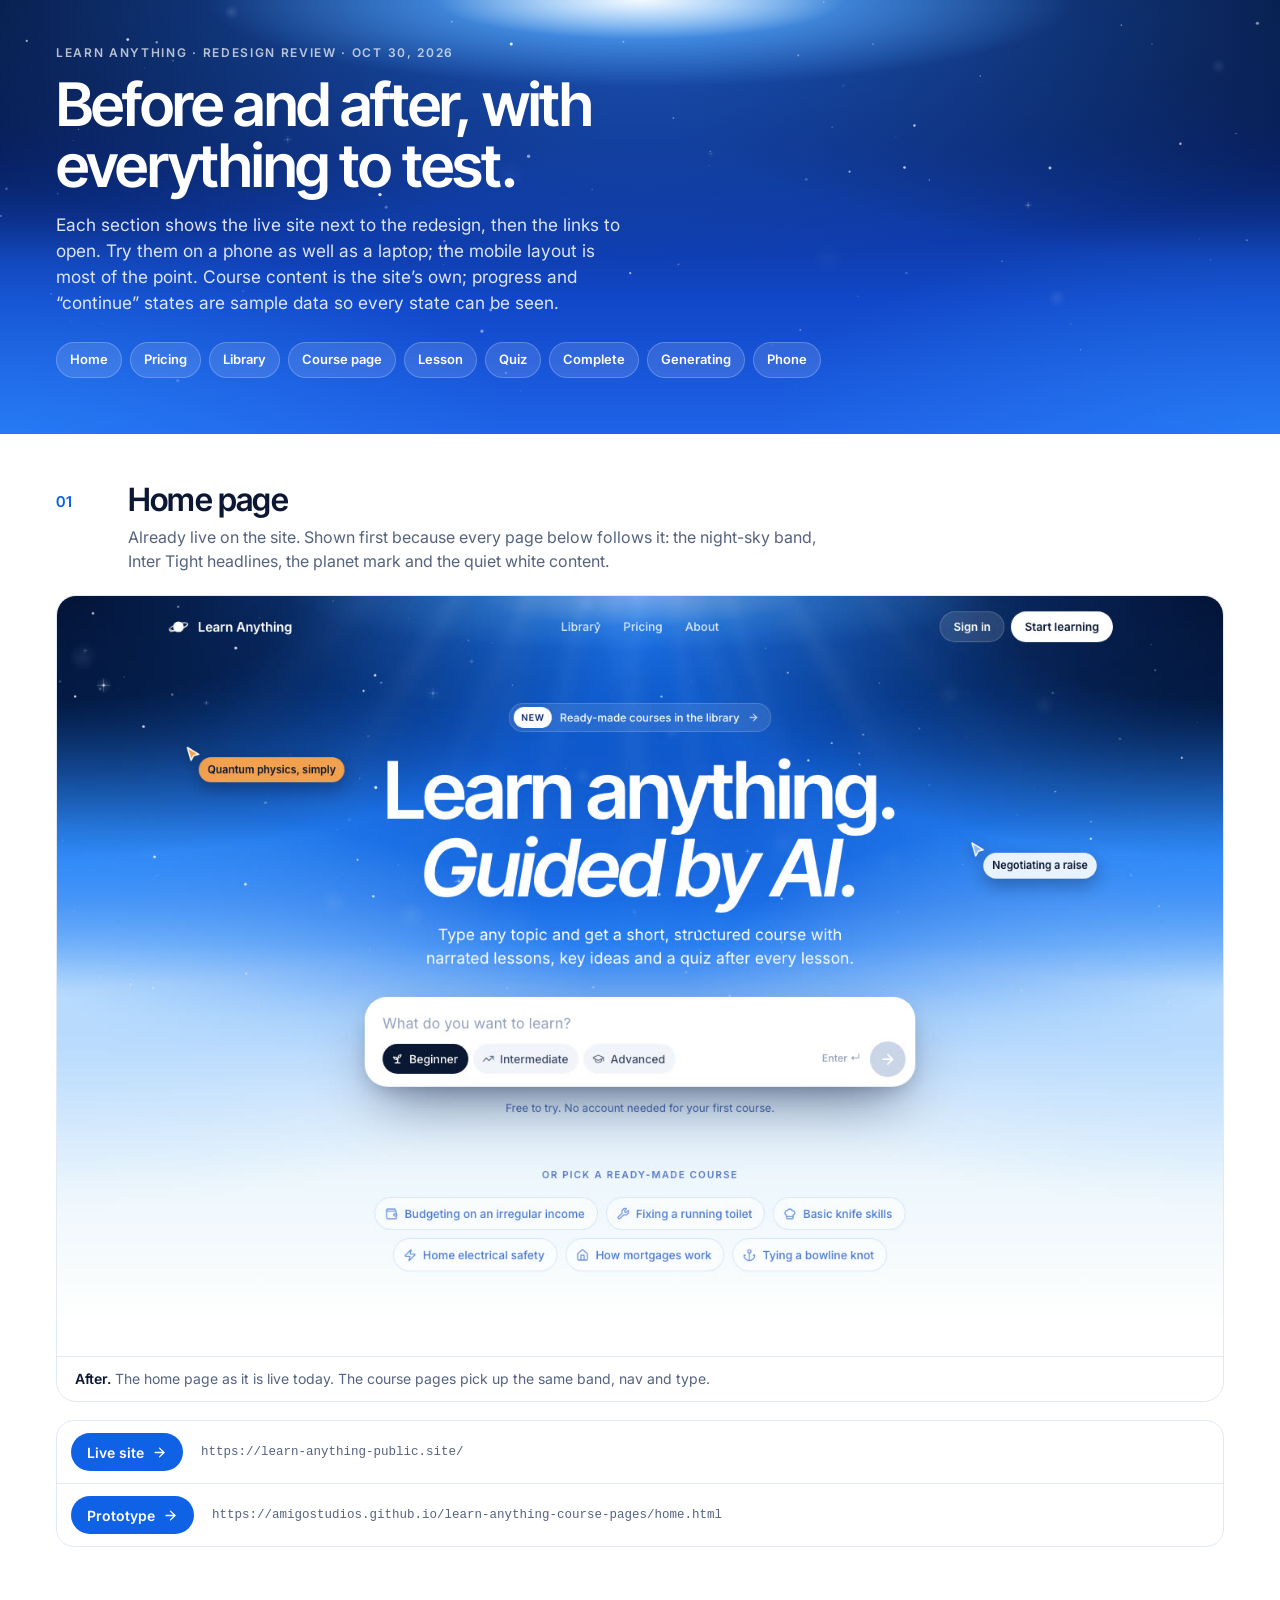
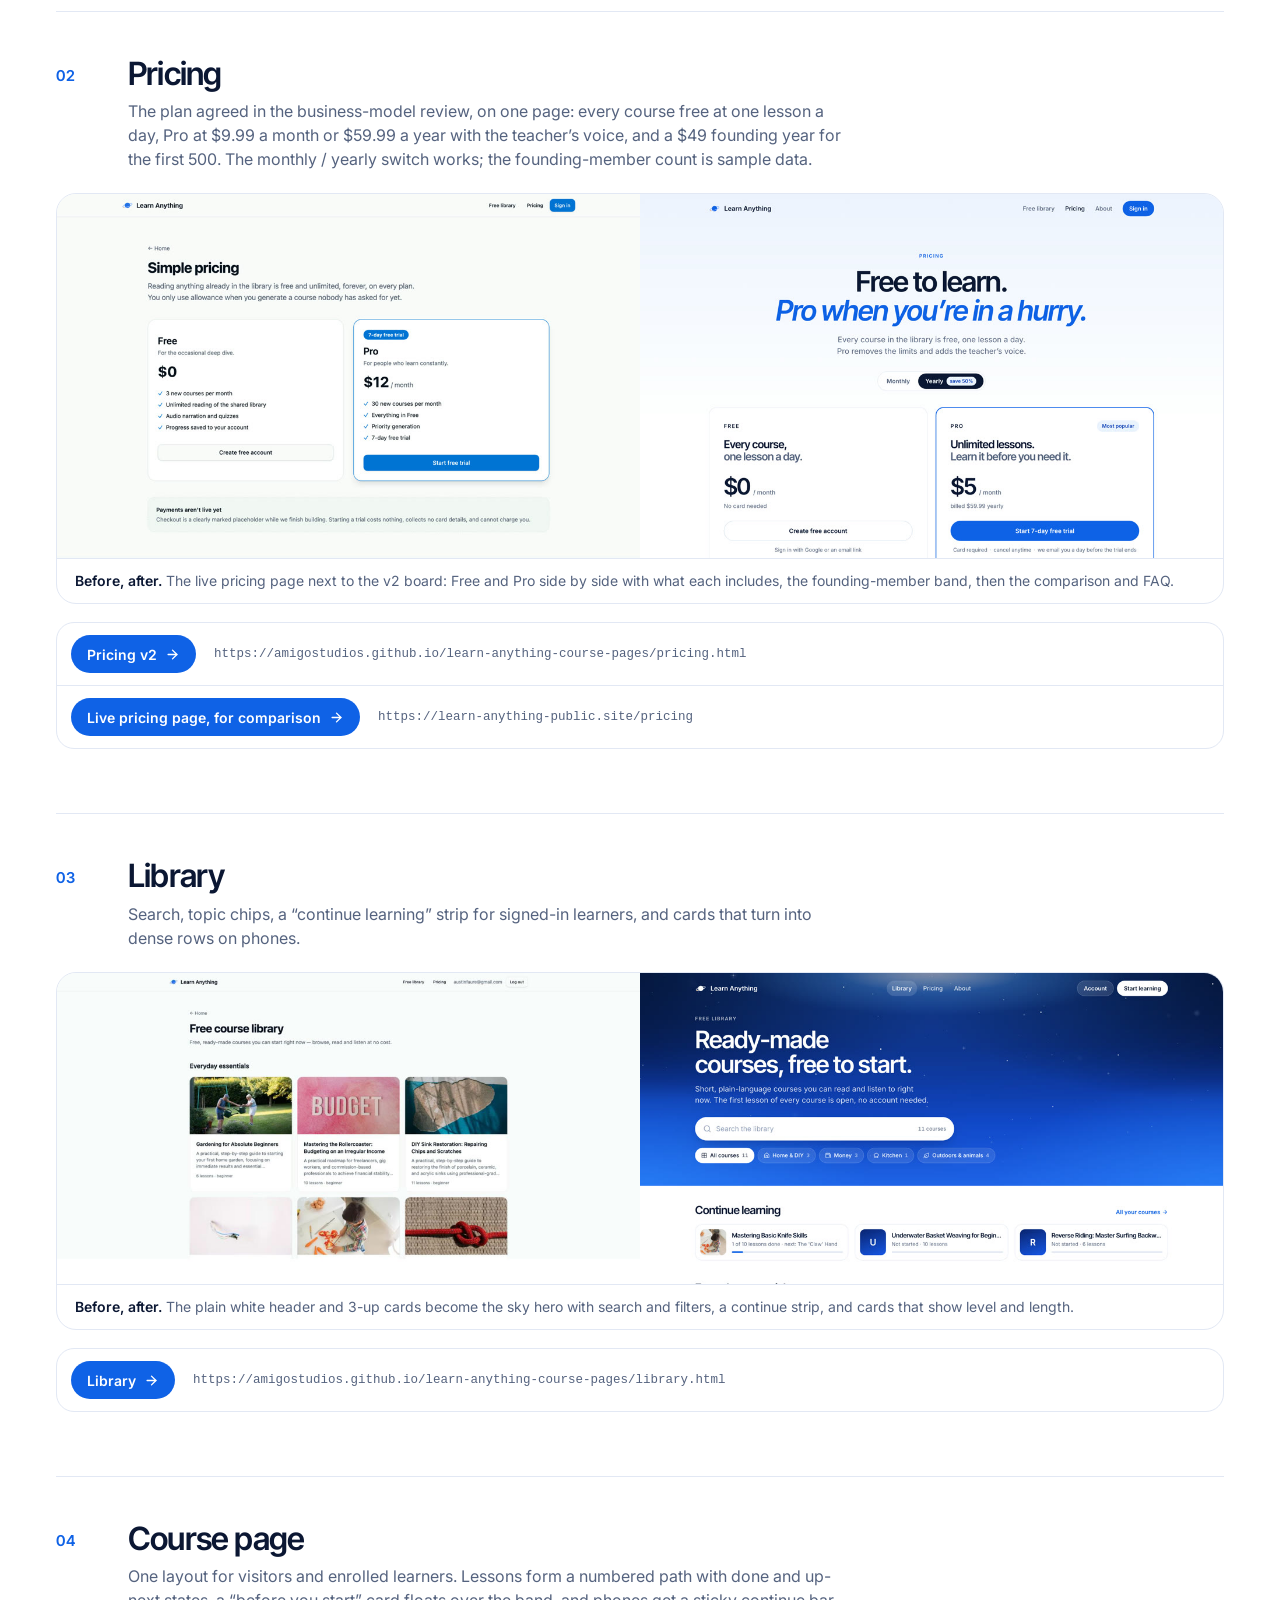
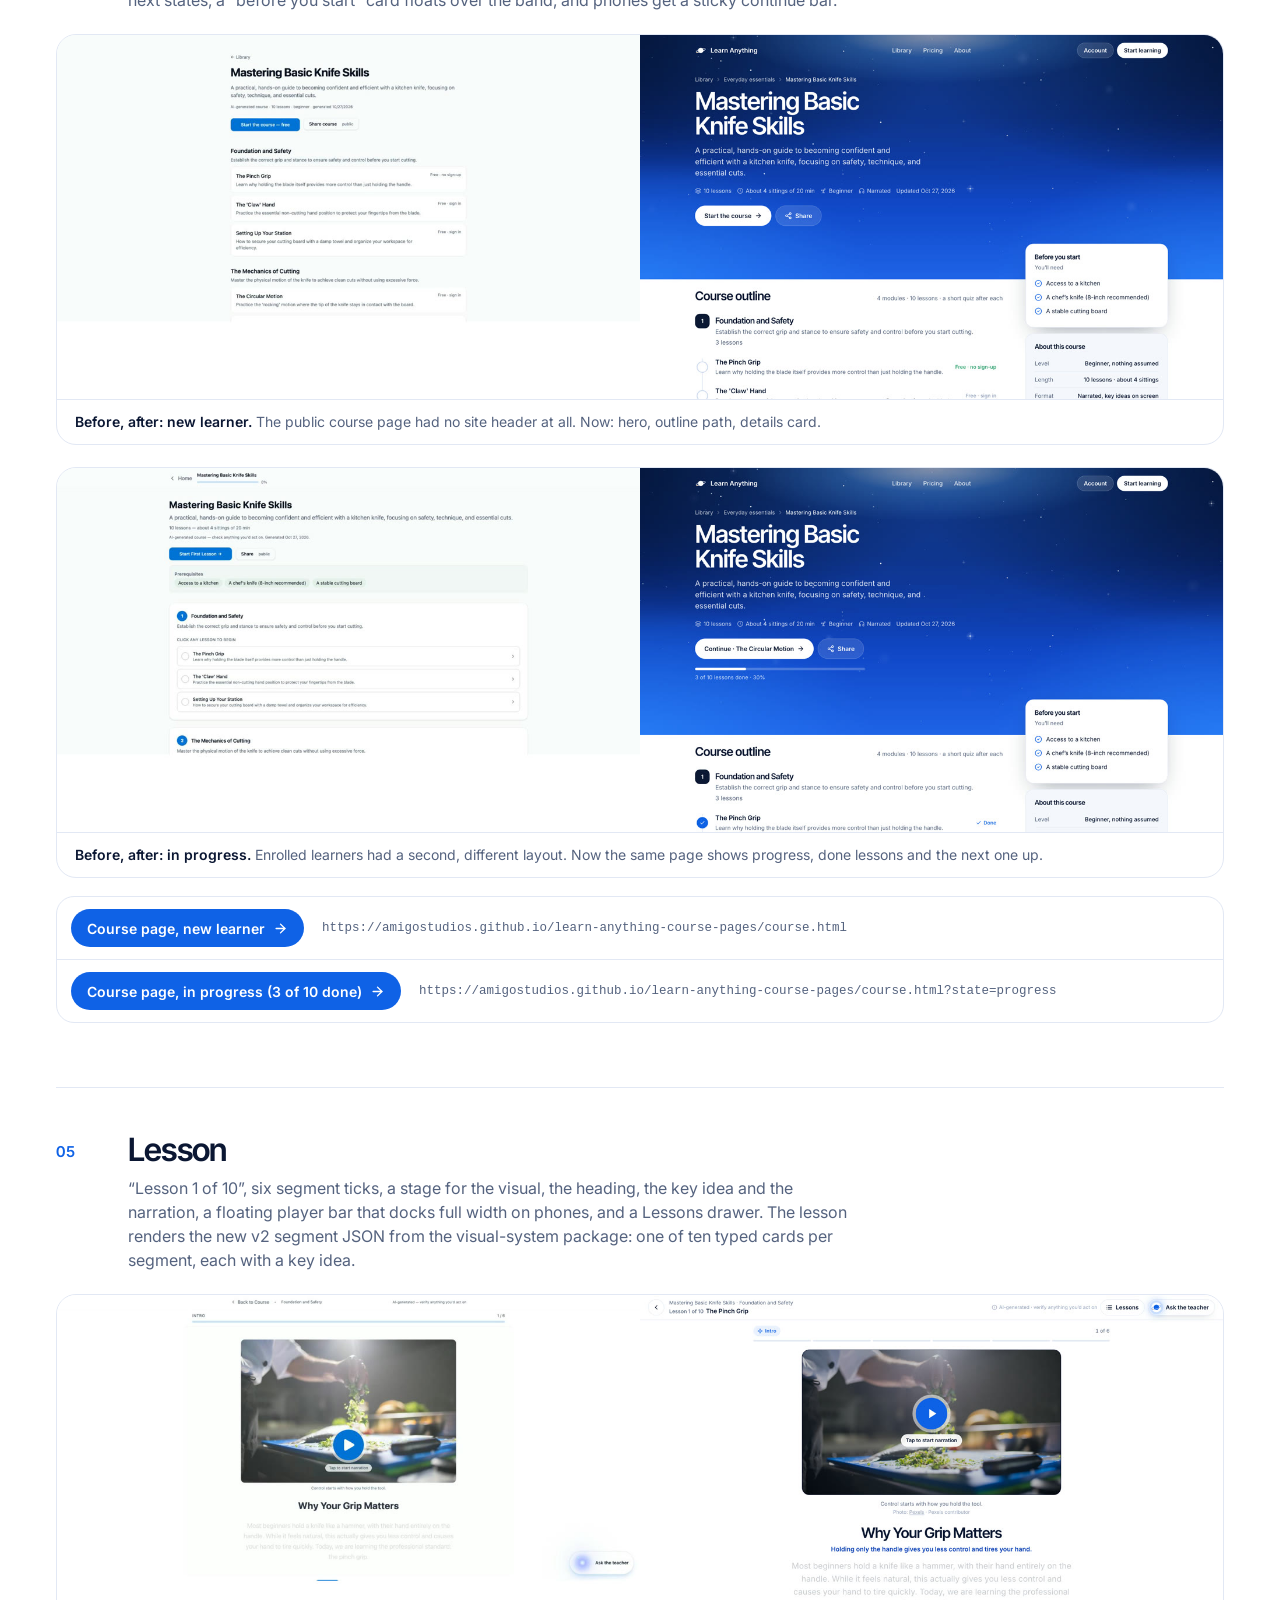
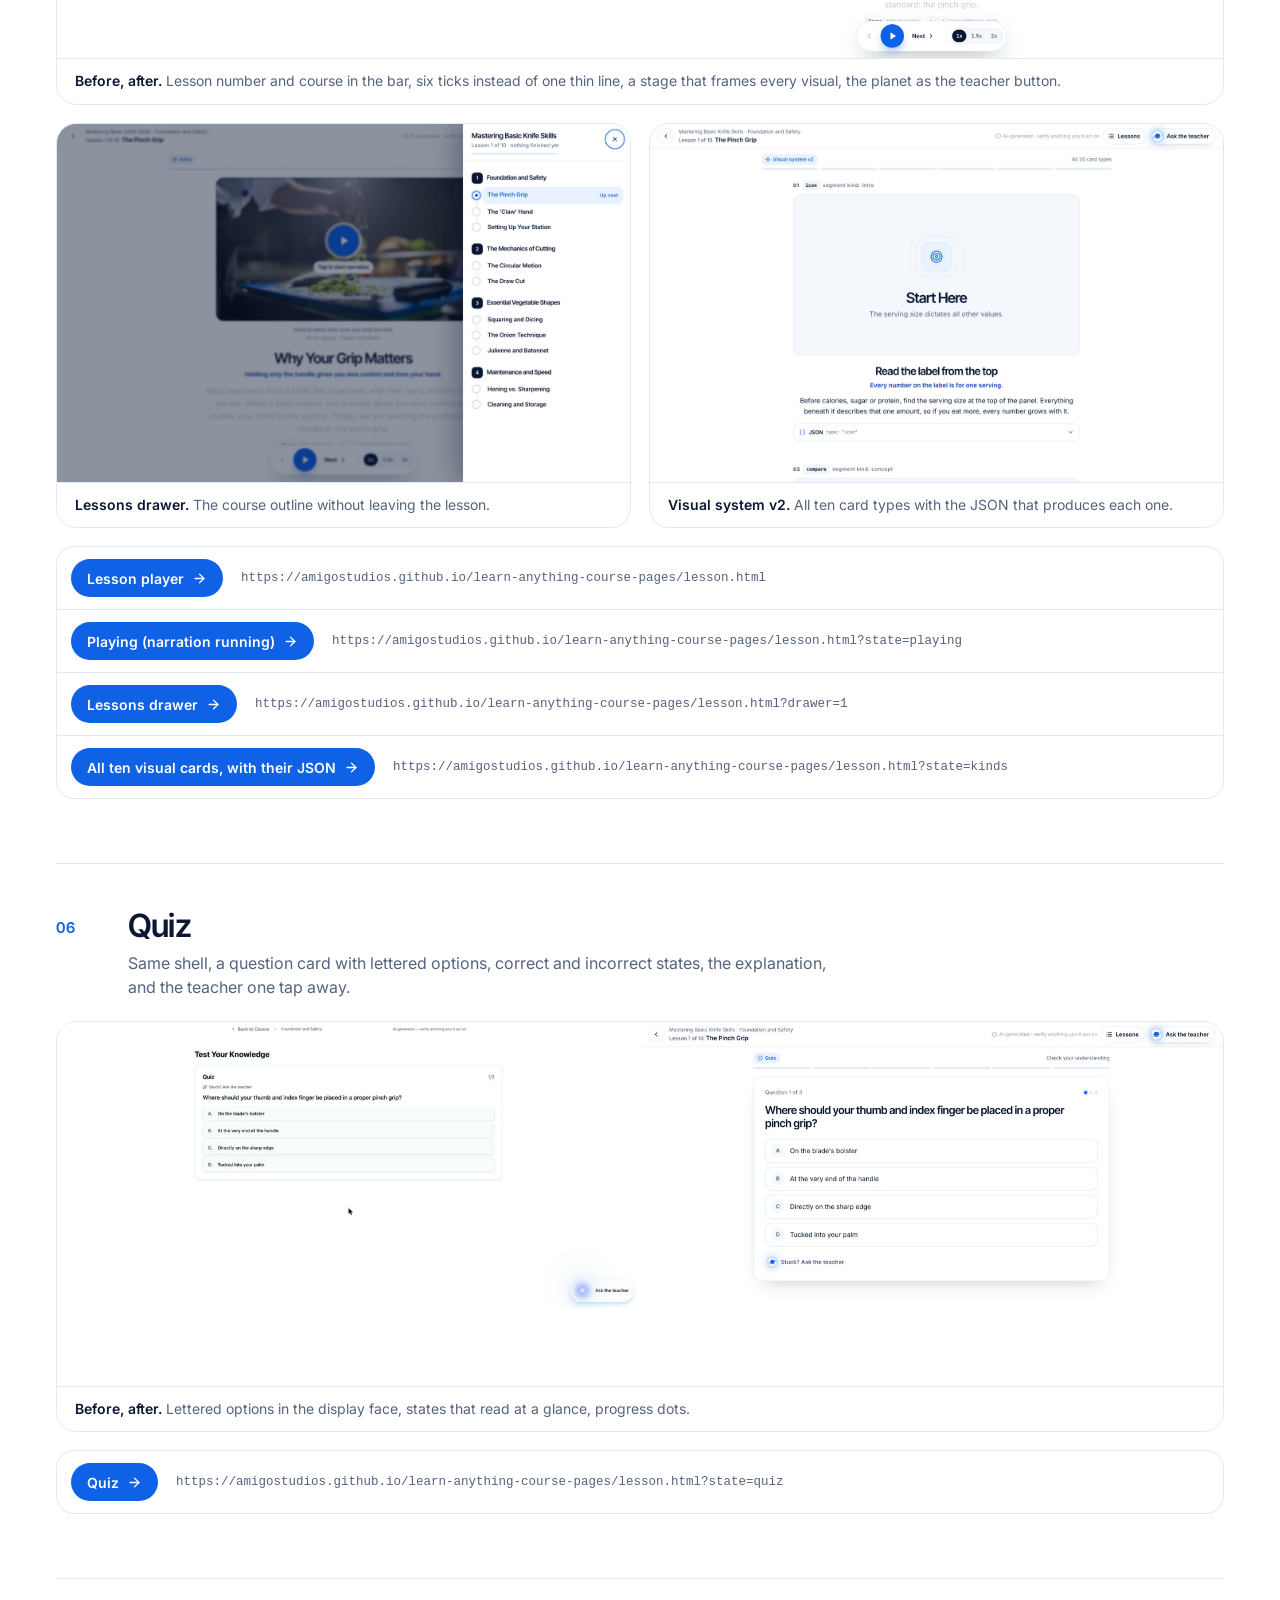
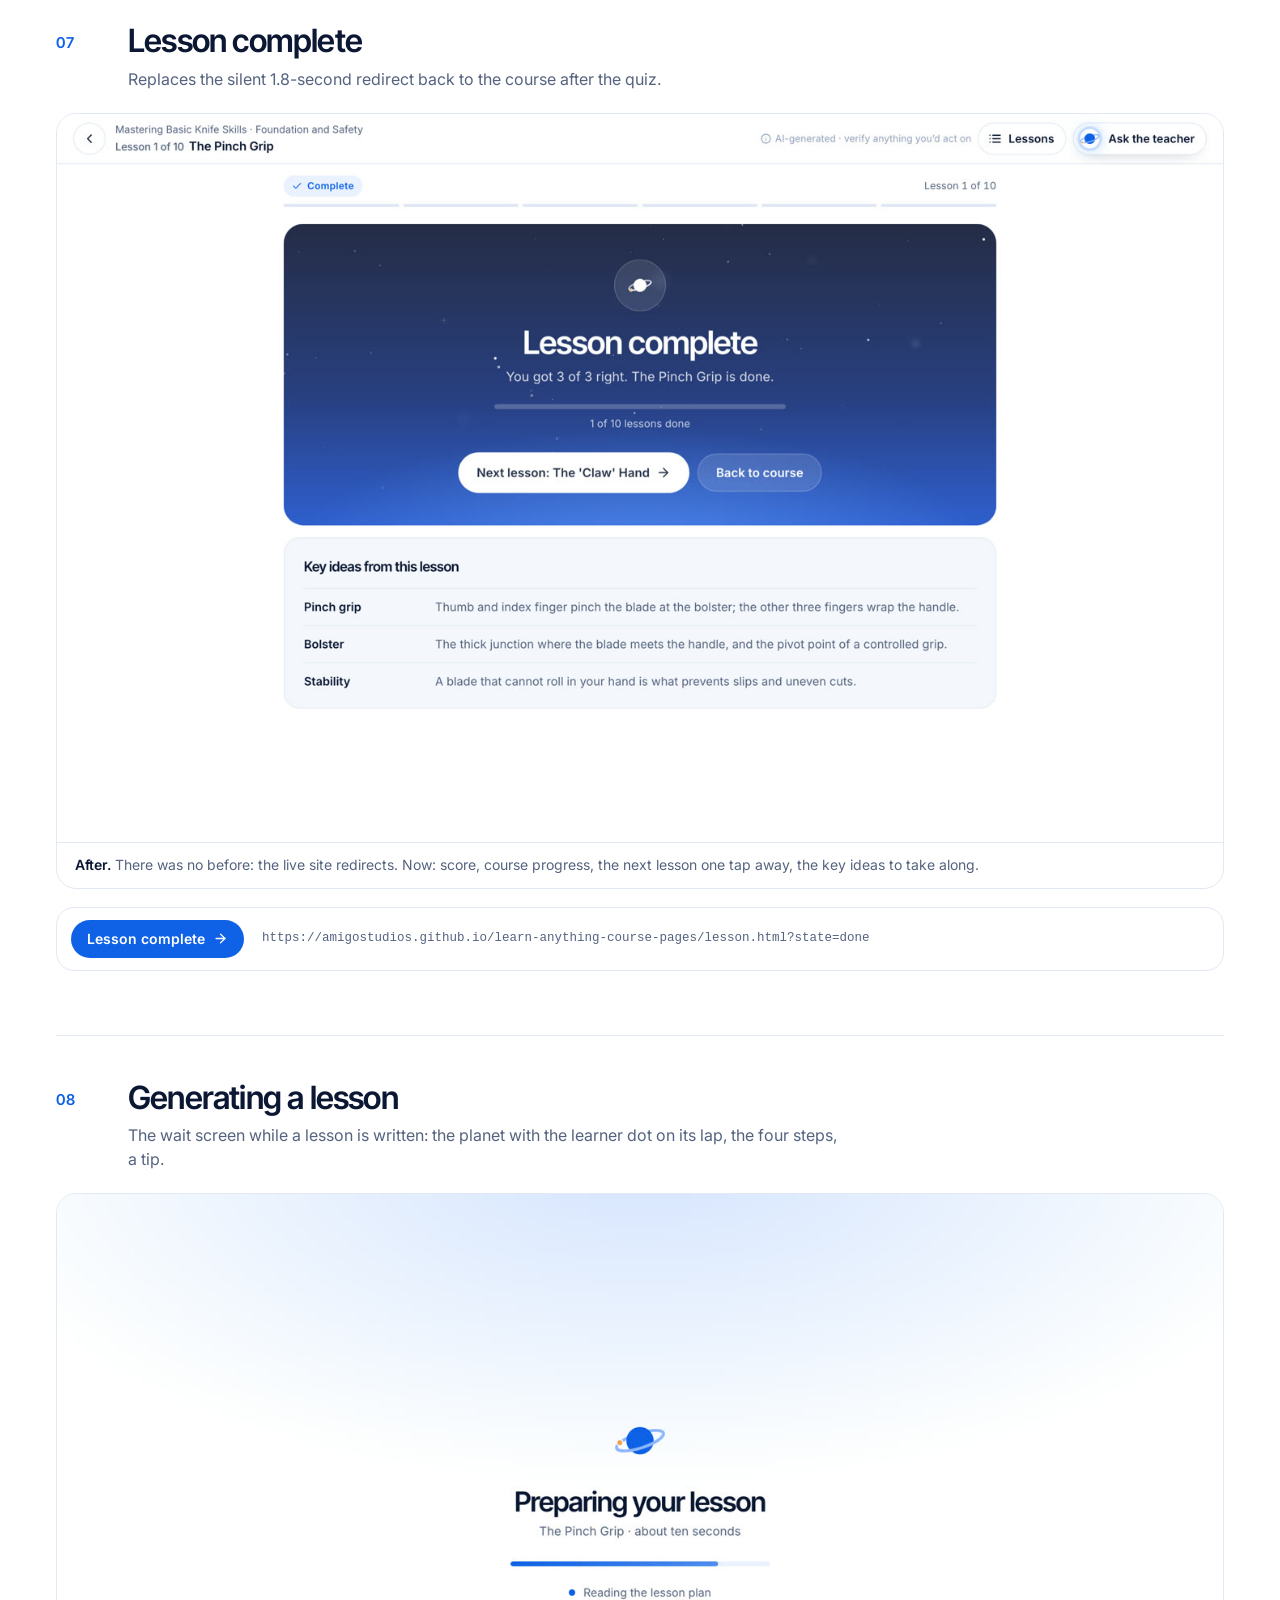
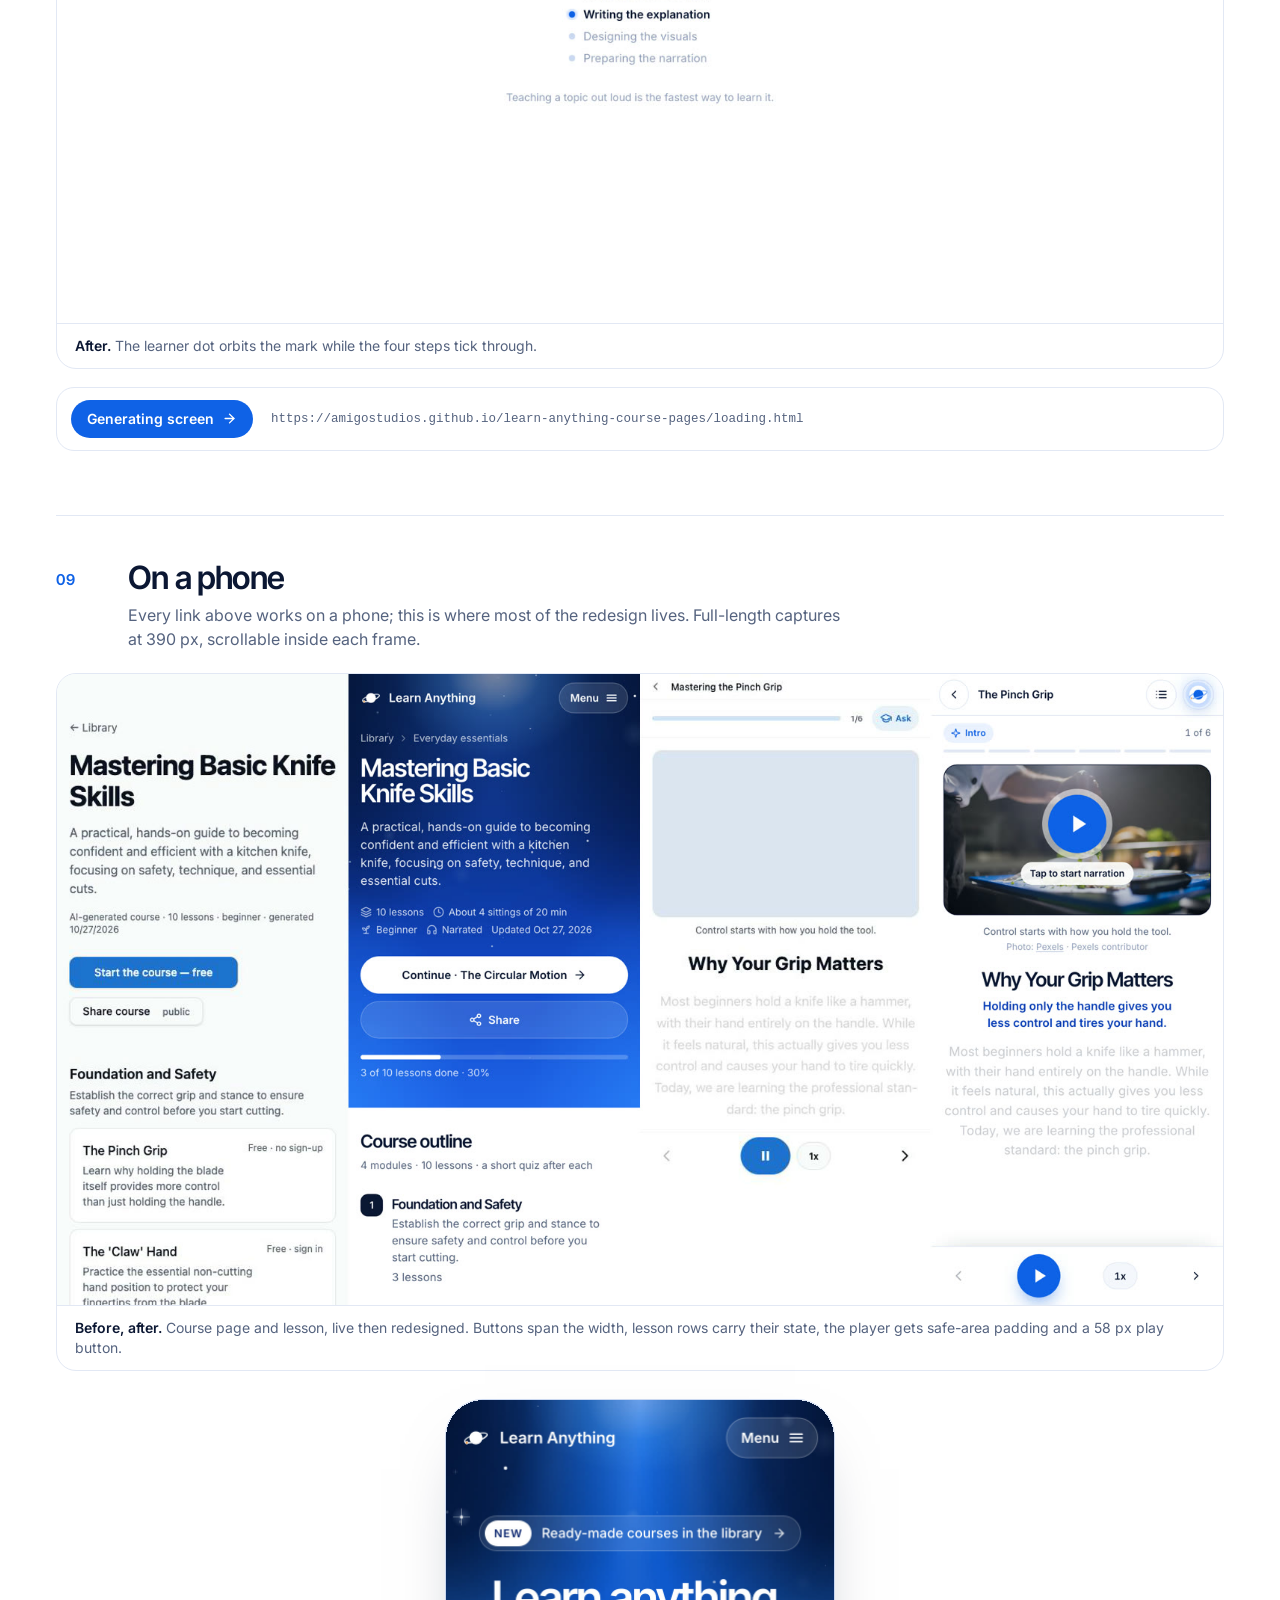
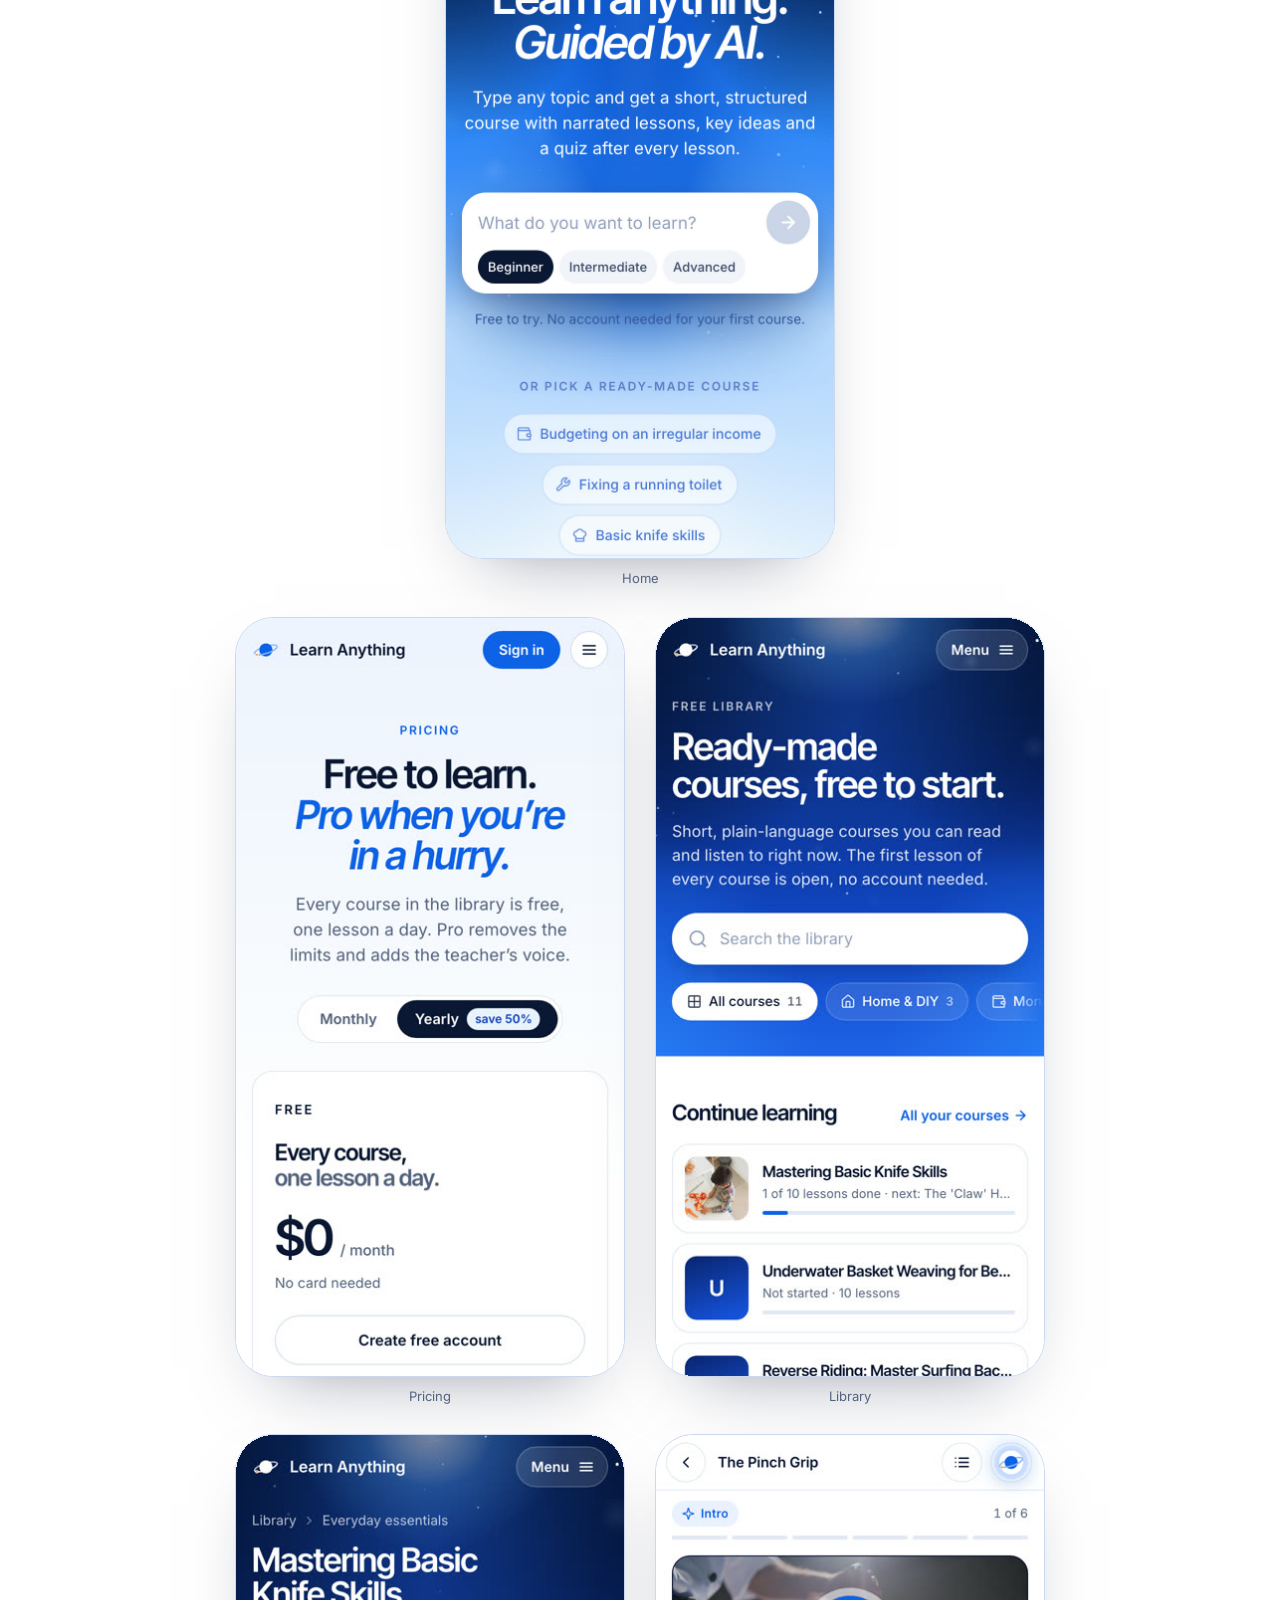
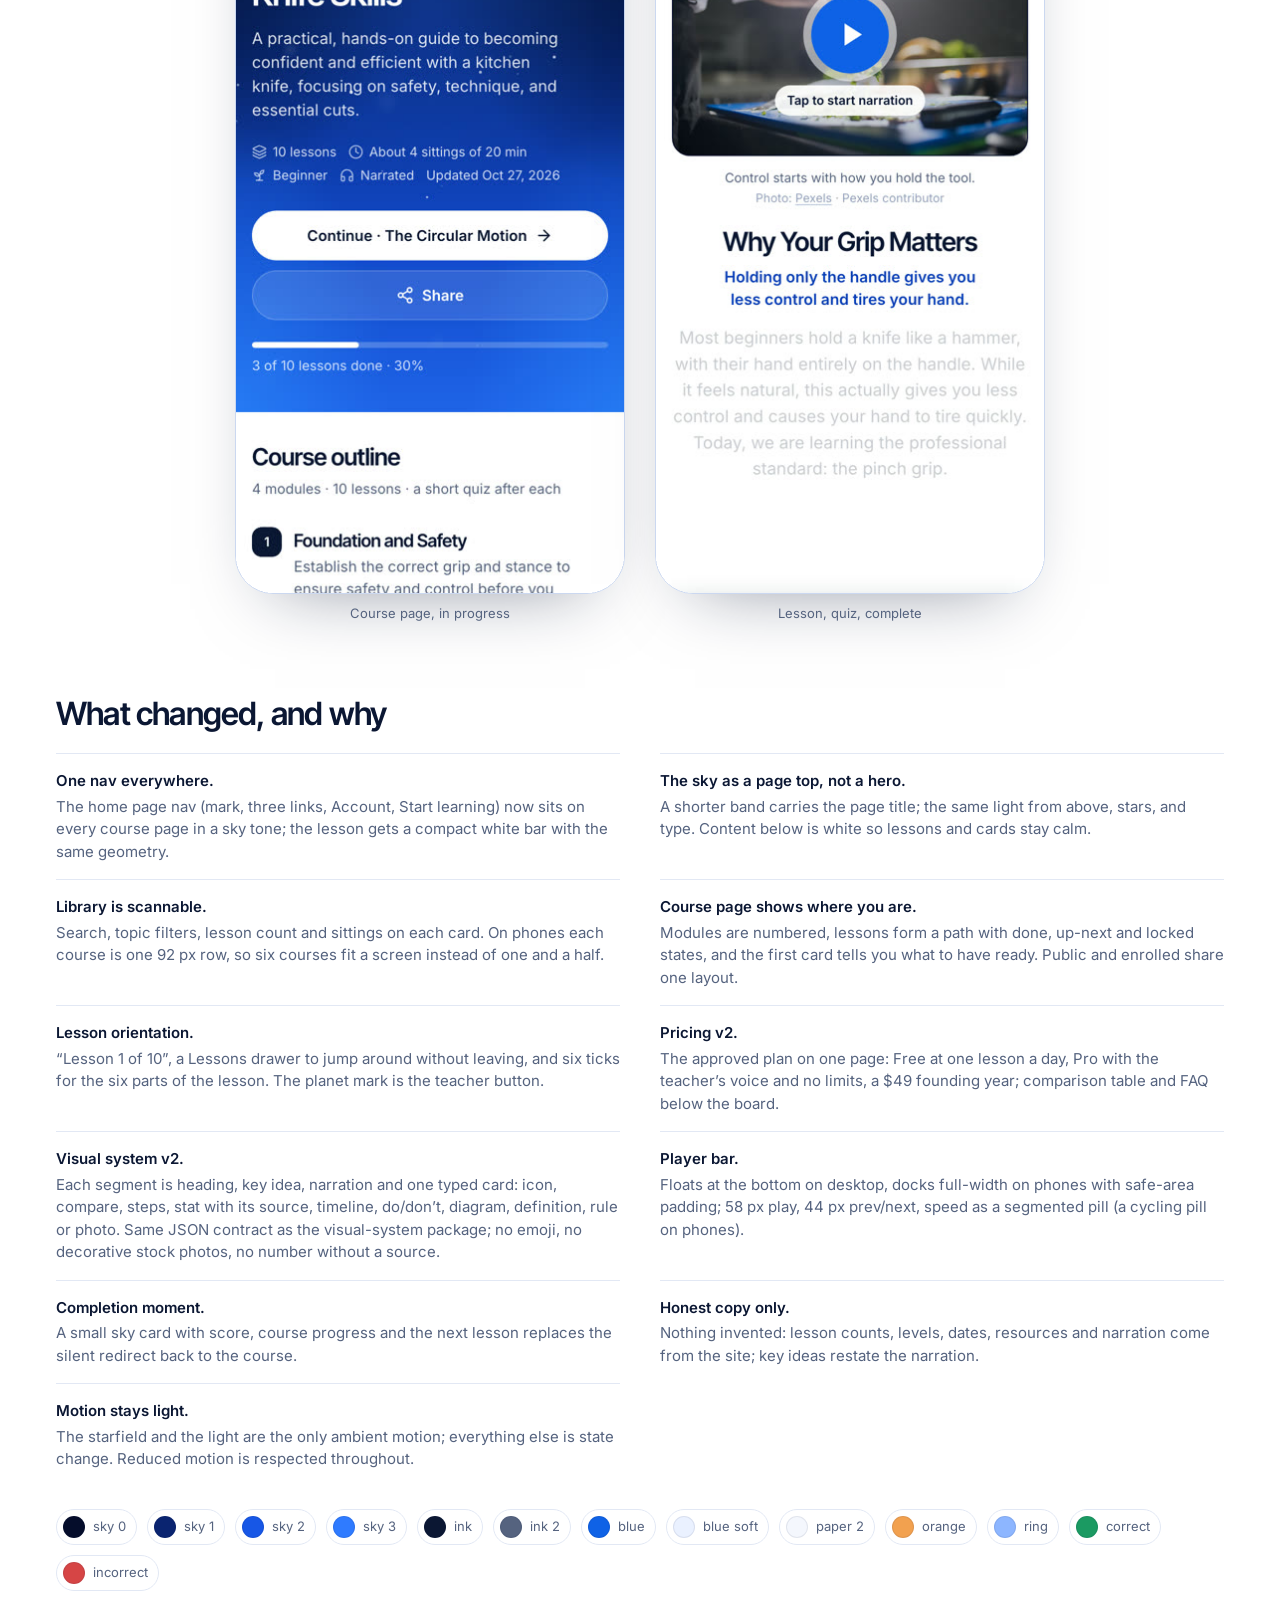
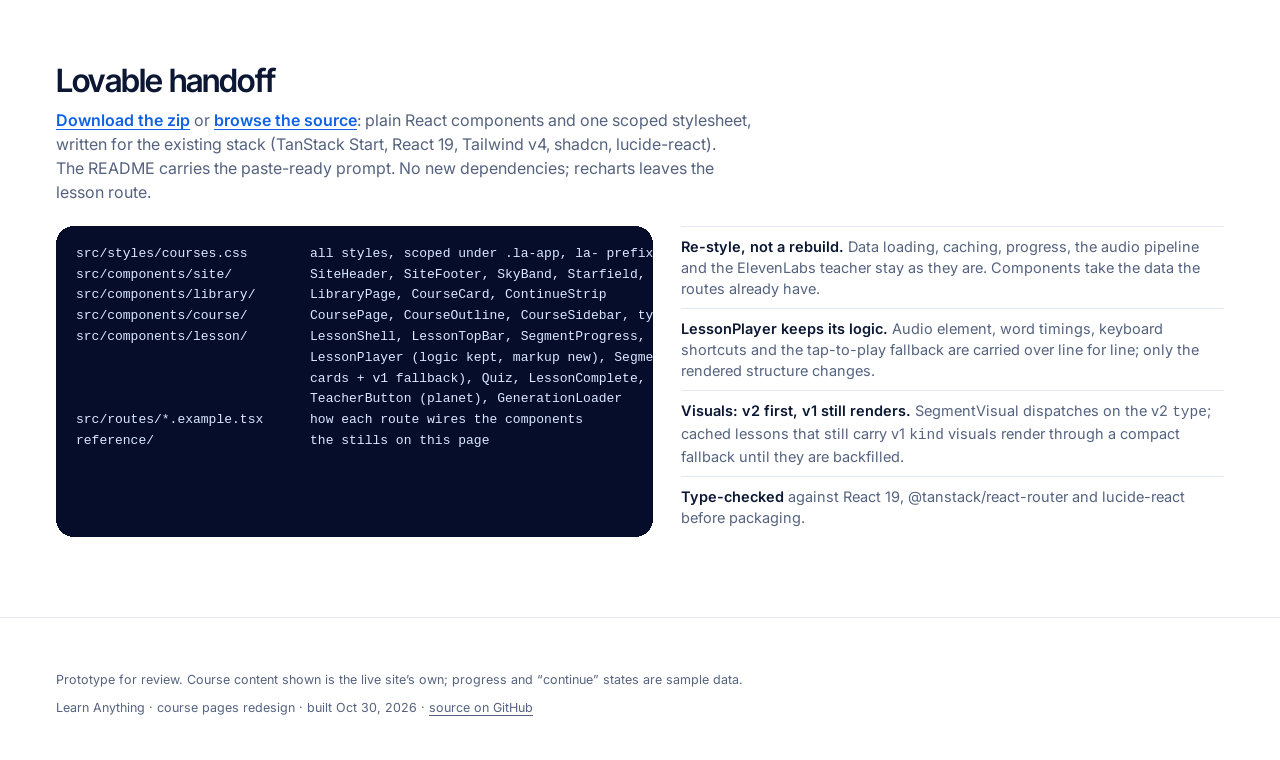
==== commit 8c76fe36: "Pricing v2 added to the before/after index (teams panel left out) Co-Authored-By: Claude Fable 5.1 <" ====
--- a/index.html
+++ b/index.html
@@ -72,19 +72,20 @@
     <p class="la-eyebrow">Learn Anything · redesign review · Oct 30, 2026</p>
     <h1 class="la-display">Before and after, with everything to test.</h1>
     <p class="la-lede">Each section shows the live site next to the redesign, then the links to open. Try them on a phone as well as a laptop; the mobile layout is most of the point. Course content is the site’s own; progress and “continue” states are sample data so every state can be seen.</p>
-    <nav class="jump" aria-label="Sections"><a href="#home">Home</a><a href="#library">Library</a><a href="#course">Course page</a><a href="#lesson">Lesson</a><a href="#quiz">Quiz</a><a href="#complete">Complete</a><a href="#loading">Generating</a><a href="#phone">Phone</a></nav>
+    <nav class="jump" aria-label="Sections"><a href="#home">Home</a><a href="#pricing">Pricing</a><a href="#library">Library</a><a href="#course">Course page</a><a href="#lesson">Lesson</a><a href="#quiz">Quiz</a><a href="#complete">Complete</a><a href="#loading">Generating</a><a href="#phone">Phone</a></nav>
   </div>
 </header>
 
 <main class="la-wrap">
 <section class="rv" id="home"><div class="rv-head"><span class="rv-n">01</span><div><h2>Home page</h2><p class="lede">Already live on the site. Shown first because every page below follows it: the night-sky band, Inter Tight headlines, the planet mark and the quiet white content.</p></div></div><figure class="shot tall"><img src="previews/home-desktop.jpg" alt="The redesigned home page at 1440 px"><figcaption><b>After.</b> The home page as it is live today. The course pages pick up the same band, nav and type.</figcaption></figure><ul class="tests"><li><a class="t-btn" href="https://learn-anything-public.site/" target="_blank" rel="noopener">Live site<svg viewBox="0 0 24 24" fill="none" stroke="currentColor" stroke-width="2.2" stroke-linecap="round" stroke-linejoin="round" aria-hidden="true"><path d="M5 12h14"/><path d="m12 5 7 7-7 7"/></svg></a><span class="t-url">https://learn-anything-public.site/</span></li><li><a class="t-btn" href="home.html" target="_blank" rel="noopener">Prototype<svg viewBox="0 0 24 24" fill="none" stroke="currentColor" stroke-width="2.2" stroke-linecap="round" stroke-linejoin="round" aria-hidden="true"><path d="M5 12h14"/><path d="m12 5 7 7-7 7"/></svg></a><span class="t-url">https://amigostudios.github.io/learn-anything-course-pages/home.html</span></li></ul></section>
-<section class="rv" id="library"><div class="rv-head"><span class="rv-n">02</span><div><h2>Library</h2><p class="lede">Search, topic chips, a “continue learning” strip for signed-in learners, and cards that turn into dense rows on phones.</p></div></div><figure class="shot"><img src="previews/before-after-library.jpg" alt="Library page, live site next to the redesign"><figcaption><b>Before, after.</b> The plain white header and 3-up cards become the sky hero with search and filters, a continue strip, and cards that show level and length.</figcaption></figure><ul class="tests"><li><a class="t-btn" href="library.html" target="_blank" rel="noopener">Library<svg viewBox="0 0 24 24" fill="none" stroke="currentColor" stroke-width="2.2" stroke-linecap="round" stroke-linejoin="round" aria-hidden="true"><path d="M5 12h14"/><path d="m12 5 7 7-7 7"/></svg></a><span class="t-url">https://amigostudios.github.io/learn-anything-course-pages/library.html</span></li></ul></section>
-<section class="rv" id="course"><div class="rv-head"><span class="rv-n">03</span><div><h2>Course page</h2><p class="lede">One layout for visitors and enrolled learners. Lessons form a numbered path with done and up-next states, a “before you start” card floats over the band, and phones get a sticky continue bar.</p></div></div><figure class="shot"><img src="previews/before-after-course.jpg" alt="Public course page, live site next to the redesign"><figcaption><b>Before, after: new learner.</b> The public course page had no site header at all. Now: hero, outline path, details card.</figcaption></figure><figure class="shot"><img src="previews/before-after-course-progress.jpg" alt="Enrolled course page, live site next to the redesign"><figcaption><b>Before, after: in progress.</b> Enrolled learners had a second, different layout. Now the same page shows progress, done lessons and the next one up.</figcaption></figure><ul class="tests"><li><a class="t-btn" href="course.html" target="_blank" rel="noopener">Course page, new learner<svg viewBox="0 0 24 24" fill="none" stroke="currentColor" stroke-width="2.2" stroke-linecap="round" stroke-linejoin="round" aria-hidden="true"><path d="M5 12h14"/><path d="m12 5 7 7-7 7"/></svg></a><span class="t-url">https://amigostudios.github.io/learn-anything-course-pages/course.html</span></li><li><a class="t-btn" href="course.html?state=progress" target="_blank" rel="noopener">Course page, in progress (3 of 10 done)<svg viewBox="0 0 24 24" fill="none" stroke="currentColor" stroke-width="2.2" stroke-linecap="round" stroke-linejoin="round" aria-hidden="true"><path d="M5 12h14"/><path d="m12 5 7 7-7 7"/></svg></a><span class="t-url">https://amigostudios.github.io/learn-anything-course-pages/course.html?state=progress</span></li></ul></section>
-<section class="rv" id="lesson"><div class="rv-head"><span class="rv-n">04</span><div><h2>Lesson</h2><p class="lede">“Lesson 1 of 10”, six segment ticks, a stage for the visual, the heading, the key idea and the narration, a floating player bar that docks full width on phones, and a Lessons drawer. The lesson renders the new v2 segment JSON from the visual-system package: one of ten typed cards per segment, each with a key idea.</p></div></div><figure class="shot"><img src="previews/before-after-lesson.jpg" alt="Lesson page, live site next to the redesign"><figcaption><b>Before, after.</b> Lesson number and course in the bar, six ticks instead of one thin line, a stage that frames every visual, the planet as the teacher button.</figcaption></figure><div class="shots-2"><figure class="shot"><img src="previews/drawer-desktop.jpg" alt="The Lessons drawer open over the lesson"><figcaption><b>Lessons drawer.</b> The course outline without leaving the lesson.</figcaption></figure><figure class="shot"><img src="previews/kinds-desktop.jpg" alt="The ten visual card types"><figcaption><b>Visual system v2.</b> All ten card types with the JSON that produces each one.</figcaption></figure></div><ul class="tests"><li><a class="t-btn" href="lesson.html" target="_blank" rel="noopener">Lesson player<svg viewBox="0 0 24 24" fill="none" stroke="currentColor" stroke-width="2.2" stroke-linecap="round" stroke-linejoin="round" aria-hidden="true"><path d="M5 12h14"/><path d="m12 5 7 7-7 7"/></svg></a><span class="t-url">https://amigostudios.github.io/learn-anything-course-pages/lesson.html</span></li><li><a class="t-btn" href="lesson.html?state=playing" target="_blank" rel="noopener">Playing (narration running)<svg viewBox="0 0 24 24" fill="none" stroke="currentColor" stroke-width="2.2" stroke-linecap="round" stroke-linejoin="round" aria-hidden="true"><path d="M5 12h14"/><path d="m12 5 7 7-7 7"/></svg></a><span class="t-url">https://amigostudios.github.io/learn-anything-course-pages/lesson.html?state=playing</span></li><li><a class="t-btn" href="lesson.html?drawer=1" target="_blank" rel="noopener">Lessons drawer<svg viewBox="0 0 24 24" fill="none" stroke="currentColor" stroke-width="2.2" stroke-linecap="round" stroke-linejoin="round" aria-hidden="true"><path d="M5 12h14"/><path d="m12 5 7 7-7 7"/></svg></a><span class="t-url">https://amigostudios.github.io/learn-anything-course-pages/lesson.html?drawer=1</span></li><li><a class="t-btn" href="lesson.html?state=kinds" target="_blank" rel="noopener">All ten visual cards, with their JSON<svg viewBox="0 0 24 24" fill="none" stroke="currentColor" stroke-width="2.2" stroke-linecap="round" stroke-linejoin="round" aria-hidden="true"><path d="M5 12h14"/><path d="m12 5 7 7-7 7"/></svg></a><span class="t-url">https://amigostudios.github.io/learn-anything-course-pages/lesson.html?state=kinds</span></li></ul></section>
-<section class="rv" id="quiz"><div class="rv-head"><span class="rv-n">05</span><div><h2>Quiz</h2><p class="lede">Same shell, a question card with lettered options, correct and incorrect states, the explanation, and the teacher one tap away.</p></div></div><figure class="shot"><img src="previews/before-after-quiz.jpg" alt="Quiz, live site next to the redesign"><figcaption><b>Before, after.</b> Lettered options in the display face, states that read at a glance, progress dots.</figcaption></figure><ul class="tests"><li><a class="t-btn" href="lesson.html?state=quiz" target="_blank" rel="noopener">Quiz<svg viewBox="0 0 24 24" fill="none" stroke="currentColor" stroke-width="2.2" stroke-linecap="round" stroke-linejoin="round" aria-hidden="true"><path d="M5 12h14"/><path d="m12 5 7 7-7 7"/></svg></a><span class="t-url">https://amigostudios.github.io/learn-anything-course-pages/lesson.html?state=quiz</span></li></ul></section>
-<section class="rv" id="complete"><div class="rv-head"><span class="rv-n">06</span><div><h2>Lesson complete</h2><p class="lede">Replaces the silent 1.8-second redirect back to the course after the quiz.</p></div></div><figure class="shot"><img src="previews/done-desktop.jpg" alt="The lesson complete screen"><figcaption><b>After.</b> There was no before: the live site redirects. Now: score, course progress, the next lesson one tap away, the key ideas to take along.</figcaption></figure><ul class="tests"><li><a class="t-btn" href="lesson.html?state=done" target="_blank" rel="noopener">Lesson complete<svg viewBox="0 0 24 24" fill="none" stroke="currentColor" stroke-width="2.2" stroke-linecap="round" stroke-linejoin="round" aria-hidden="true"><path d="M5 12h14"/><path d="m12 5 7 7-7 7"/></svg></a><span class="t-url">https://amigostudios.github.io/learn-anything-course-pages/lesson.html?state=done</span></li></ul></section>
-<section class="rv" id="loading"><div class="rv-head"><span class="rv-n">07</span><div><h2>Generating a lesson</h2><p class="lede">The wait screen while a lesson is written: the planet with the learner dot on its lap, the four steps, a tip.</p></div></div><figure class="shot"><img src="previews/loading-desktop.jpg" alt="The generating screen"><figcaption><b>After.</b> The learner dot orbits the mark while the four steps tick through.</figcaption></figure><ul class="tests"><li><a class="t-btn" href="loading.html" target="_blank" rel="noopener">Generating screen<svg viewBox="0 0 24 24" fill="none" stroke="currentColor" stroke-width="2.2" stroke-linecap="round" stroke-linejoin="round" aria-hidden="true"><path d="M5 12h14"/><path d="m12 5 7 7-7 7"/></svg></a><span class="t-url">https://amigostudios.github.io/learn-anything-course-pages/loading.html</span></li></ul></section>
-<section class="rv" id="phone"><div class="rv-head"><span class="rv-n">08</span><div><h2>On a phone</h2><p class="lede">Every link above works on a phone; this is where most of the redesign lives. Full-length captures at 390 px, scrollable inside each frame.</p></div></div><figure class="shot"><img src="previews/before-after-phone.jpg" alt="Course page and lesson on a phone, live site next to the redesign"><figcaption><b>Before, after.</b> Course page and lesson, live then redesigned. Buttons span the width, lesson rows carry their state, the player gets safe-area padding and a 58 px play button.</figcaption></figure><div class="phones"><div class="phone"><div class="frame"><img src="previews/home-phone.jpg" alt="Home page on a phone"></div><span>Home</span></div><div class="phone"><div class="frame"><img src="previews/library-phone.jpg" alt="Library on a phone"></div><span>Library</span></div><div class="phone"><div class="frame"><img src="previews/course-phone.jpg" alt="Course page on a phone"></div><span>Course page, in progress</span></div><div class="phone"><div class="frame"><img src="previews/lesson-phone.jpg" alt="Lesson on a phone"><img src="previews/quiz-phone.jpg" alt="Quiz on a phone"><img src="previews/done-phone.jpg" alt="Lesson complete on a phone"></div><span>Lesson, quiz, complete</span></div></div></section>
+<section class="rv" id="pricing"><div class="rv-head"><span class="rv-n">02</span><div><h2>Pricing</h2><p class="lede">The plan agreed in the business-model review, on one page: every course free at one lesson a day, Pro at $9.99 a month or $59.99 a year with the teacher’s voice, and a $49 founding year for the first 500. The monthly / yearly switch works; the founding-member count is sample data.</p></div></div><figure class="shot"><img src="previews/before-after-pricing.jpg" alt="Pricing page, live site next to the v2 design"><figcaption><b>Before, after.</b> The live pricing page next to the v2 board: Free and Pro side by side with what each includes, the founding-member band, then the comparison and FAQ.</figcaption></figure><ul class="tests"><li><a class="t-btn" href="pricing.html" target="_blank" rel="noopener">Pricing v2<svg viewBox="0 0 24 24" fill="none" stroke="currentColor" stroke-width="2.2" stroke-linecap="round" stroke-linejoin="round" aria-hidden="true"><path d="M5 12h14"/><path d="m12 5 7 7-7 7"/></svg></a><span class="t-url">https://amigostudios.github.io/learn-anything-course-pages/pricing.html</span></li><li><a class="t-btn" href="https://learn-anything-public.site/pricing" target="_blank" rel="noopener">Live pricing page, for comparison<svg viewBox="0 0 24 24" fill="none" stroke="currentColor" stroke-width="2.2" stroke-linecap="round" stroke-linejoin="round" aria-hidden="true"><path d="M5 12h14"/><path d="m12 5 7 7-7 7"/></svg></a><span class="t-url">https://learn-anything-public.site/pricing</span></li></ul></section>
+<section class="rv" id="library"><div class="rv-head"><span class="rv-n">03</span><div><h2>Library</h2><p class="lede">Search, topic chips, a “continue learning” strip for signed-in learners, and cards that turn into dense rows on phones.</p></div></div><figure class="shot"><img src="previews/before-after-library.jpg" alt="Library page, live site next to the redesign"><figcaption><b>Before, after.</b> The plain white header and 3-up cards become the sky hero with search and filters, a continue strip, and cards that show level and length.</figcaption></figure><ul class="tests"><li><a class="t-btn" href="library.html" target="_blank" rel="noopener">Library<svg viewBox="0 0 24 24" fill="none" stroke="currentColor" stroke-width="2.2" stroke-linecap="round" stroke-linejoin="round" aria-hidden="true"><path d="M5 12h14"/><path d="m12 5 7 7-7 7"/></svg></a><span class="t-url">https://amigostudios.github.io/learn-anything-course-pages/library.html</span></li></ul></section>
+<section class="rv" id="course"><div class="rv-head"><span class="rv-n">04</span><div><h2>Course page</h2><p class="lede">One layout for visitors and enrolled learners. Lessons form a numbered path with done and up-next states, a “before you start” card floats over the band, and phones get a sticky continue bar.</p></div></div><figure class="shot"><img src="previews/before-after-course.jpg" alt="Public course page, live site next to the redesign"><figcaption><b>Before, after: new learner.</b> The public course page had no site header at all. Now: hero, outline path, details card.</figcaption></figure><figure class="shot"><img src="previews/before-after-course-progress.jpg" alt="Enrolled course page, live site next to the redesign"><figcaption><b>Before, after: in progress.</b> Enrolled learners had a second, different layout. Now the same page shows progress, done lessons and the next one up.</figcaption></figure><ul class="tests"><li><a class="t-btn" href="course.html" target="_blank" rel="noopener">Course page, new learner<svg viewBox="0 0 24 24" fill="none" stroke="currentColor" stroke-width="2.2" stroke-linecap="round" stroke-linejoin="round" aria-hidden="true"><path d="M5 12h14"/><path d="m12 5 7 7-7 7"/></svg></a><span class="t-url">https://amigostudios.github.io/learn-anything-course-pages/course.html</span></li><li><a class="t-btn" href="course.html?state=progress" target="_blank" rel="noopener">Course page, in progress (3 of 10 done)<svg viewBox="0 0 24 24" fill="none" stroke="currentColor" stroke-width="2.2" stroke-linecap="round" stroke-linejoin="round" aria-hidden="true"><path d="M5 12h14"/><path d="m12 5 7 7-7 7"/></svg></a><span class="t-url">https://amigostudios.github.io/learn-anything-course-pages/course.html?state=progress</span></li></ul></section>
+<section class="rv" id="lesson"><div class="rv-head"><span class="rv-n">05</span><div><h2>Lesson</h2><p class="lede">“Lesson 1 of 10”, six segment ticks, a stage for the visual, the heading, the key idea and the narration, a floating player bar that docks full width on phones, and a Lessons drawer. The lesson renders the new v2 segment JSON from the visual-system package: one of ten typed cards per segment, each with a key idea.</p></div></div><figure class="shot"><img src="previews/before-after-lesson.jpg" alt="Lesson page, live site next to the redesign"><figcaption><b>Before, after.</b> Lesson number and course in the bar, six ticks instead of one thin line, a stage that frames every visual, the planet as the teacher button.</figcaption></figure><div class="shots-2"><figure class="shot"><img src="previews/drawer-desktop.jpg" alt="The Lessons drawer open over the lesson"><figcaption><b>Lessons drawer.</b> The course outline without leaving the lesson.</figcaption></figure><figure class="shot"><img src="previews/kinds-desktop.jpg" alt="The ten visual card types"><figcaption><b>Visual system v2.</b> All ten card types with the JSON that produces each one.</figcaption></figure></div><ul class="tests"><li><a class="t-btn" href="lesson.html" target="_blank" rel="noopener">Lesson player<svg viewBox="0 0 24 24" fill="none" stroke="currentColor" stroke-width="2.2" stroke-linecap="round" stroke-linejoin="round" aria-hidden="true"><path d="M5 12h14"/><path d="m12 5 7 7-7 7"/></svg></a><span class="t-url">https://amigostudios.github.io/learn-anything-course-pages/lesson.html</span></li><li><a class="t-btn" href="lesson.html?state=playing" target="_blank" rel="noopener">Playing (narration running)<svg viewBox="0 0 24 24" fill="none" stroke="currentColor" stroke-width="2.2" stroke-linecap="round" stroke-linejoin="round" aria-hidden="true"><path d="M5 12h14"/><path d="m12 5 7 7-7 7"/></svg></a><span class="t-url">https://amigostudios.github.io/learn-anything-course-pages/lesson.html?state=playing</span></li><li><a class="t-btn" href="lesson.html?drawer=1" target="_blank" rel="noopener">Lessons drawer<svg viewBox="0 0 24 24" fill="none" stroke="currentColor" stroke-width="2.2" stroke-linecap="round" stroke-linejoin="round" aria-hidden="true"><path d="M5 12h14"/><path d="m12 5 7 7-7 7"/></svg></a><span class="t-url">https://amigostudios.github.io/learn-anything-course-pages/lesson.html?drawer=1</span></li><li><a class="t-btn" href="lesson.html?state=kinds" target="_blank" rel="noopener">All ten visual cards, with their JSON<svg viewBox="0 0 24 24" fill="none" stroke="currentColor" stroke-width="2.2" stroke-linecap="round" stroke-linejoin="round" aria-hidden="true"><path d="M5 12h14"/><path d="m12 5 7 7-7 7"/></svg></a><span class="t-url">https://amigostudios.github.io/learn-anything-course-pages/lesson.html?state=kinds</span></li></ul></section>
+<section class="rv" id="quiz"><div class="rv-head"><span class="rv-n">06</span><div><h2>Quiz</h2><p class="lede">Same shell, a question card with lettered options, correct and incorrect states, the explanation, and the teacher one tap away.</p></div></div><figure class="shot"><img src="previews/before-after-quiz.jpg" alt="Quiz, live site next to the redesign"><figcaption><b>Before, after.</b> Lettered options in the display face, states that read at a glance, progress dots.</figcaption></figure><ul class="tests"><li><a class="t-btn" href="lesson.html?state=quiz" target="_blank" rel="noopener">Quiz<svg viewBox="0 0 24 24" fill="none" stroke="currentColor" stroke-width="2.2" stroke-linecap="round" stroke-linejoin="round" aria-hidden="true"><path d="M5 12h14"/><path d="m12 5 7 7-7 7"/></svg></a><span class="t-url">https://amigostudios.github.io/learn-anything-course-pages/lesson.html?state=quiz</span></li></ul></section>
+<section class="rv" id="complete"><div class="rv-head"><span class="rv-n">07</span><div><h2>Lesson complete</h2><p class="lede">Replaces the silent 1.8-second redirect back to the course after the quiz.</p></div></div><figure class="shot"><img src="previews/done-desktop.jpg" alt="The lesson complete screen"><figcaption><b>After.</b> There was no before: the live site redirects. Now: score, course progress, the next lesson one tap away, the key ideas to take along.</figcaption></figure><ul class="tests"><li><a class="t-btn" href="lesson.html?state=done" target="_blank" rel="noopener">Lesson complete<svg viewBox="0 0 24 24" fill="none" stroke="currentColor" stroke-width="2.2" stroke-linecap="round" stroke-linejoin="round" aria-hidden="true"><path d="M5 12h14"/><path d="m12 5 7 7-7 7"/></svg></a><span class="t-url">https://amigostudios.github.io/learn-anything-course-pages/lesson.html?state=done</span></li></ul></section>
+<section class="rv" id="loading"><div class="rv-head"><span class="rv-n">08</span><div><h2>Generating a lesson</h2><p class="lede">The wait screen while a lesson is written: the planet with the learner dot on its lap, the four steps, a tip.</p></div></div><figure class="shot"><img src="previews/loading-desktop.jpg" alt="The generating screen"><figcaption><b>After.</b> The learner dot orbits the mark while the four steps tick through.</figcaption></figure><ul class="tests"><li><a class="t-btn" href="loading.html" target="_blank" rel="noopener">Generating screen<svg viewBox="0 0 24 24" fill="none" stroke="currentColor" stroke-width="2.2" stroke-linecap="round" stroke-linejoin="round" aria-hidden="true"><path d="M5 12h14"/><path d="m12 5 7 7-7 7"/></svg></a><span class="t-url">https://amigostudios.github.io/learn-anything-course-pages/loading.html</span></li></ul></section>
+<section class="rv" id="phone"><div class="rv-head"><span class="rv-n">09</span><div><h2>On a phone</h2><p class="lede">Every link above works on a phone; this is where most of the redesign lives. Full-length captures at 390 px, scrollable inside each frame.</p></div></div><figure class="shot"><img src="previews/before-after-phone.jpg" alt="Course page and lesson on a phone, live site next to the redesign"><figcaption><b>Before, after.</b> Course page and lesson, live then redesigned. Buttons span the width, lesson rows carry their state, the player gets safe-area padding and a 58 px play button.</figcaption></figure><div class="phones"><div class="phone"><div class="frame"><img src="previews/home-phone.jpg" alt="Home page on a phone"></div><span>Home</span></div><div class="phone"><div class="frame"><img src="previews/pricing-phone.jpg" alt="Pricing on a phone"></div><span>Pricing</span></div><div class="phone"><div class="frame"><img src="previews/library-phone.jpg" alt="Library on a phone"></div><span>Library</span></div><div class="phone"><div class="frame"><img src="previews/course-phone.jpg" alt="Course page on a phone"></div><span>Course page, in progress</span></div><div class="phone"><div class="frame"><img src="previews/lesson-phone.jpg" alt="Lesson on a phone"><img src="previews/quiz-phone.jpg" alt="Quiz on a phone"><img src="previews/done-phone.jpg" alt="Lesson complete on a phone"></div><span>Lesson, quiz, complete</span></div></div></section>
 
   <section class="hub-sec">
     <h2>What changed, and why</h2>
@@ -94,6 +95,7 @@
       <li><b>Library is scannable.</b> Search, topic filters, lesson count and sittings on each card. On phones each course is one 92 px row, so six courses fit a screen instead of one and a half.</li>
       <li><b>Course page shows where you are.</b> Modules are numbered, lessons form a path with done, up-next and locked states, and the first card tells you what to have ready. Public and enrolled share one layout.</li>
       <li><b>Lesson orientation.</b> “Lesson 1 of 10”, a Lessons drawer to jump around without leaving, and six ticks for the six parts of the lesson. The planet mark is the teacher button.</li>
+      <li><b>Pricing v2.</b> The approved plan on one page: Free at one lesson a day, Pro with the teacher’s voice and no limits, a $49 founding year; comparison table and FAQ below the board.</li>
       <li><b>Visual system v2.</b> Each segment is heading, key idea, narration and one typed card: icon, compare, steps, stat with its source, timeline, do/don’t, diagram, definition, rule or photo. Same JSON contract as the visual-system package; no emoji, no decorative stock photos, no number without a source.</li>
       <li><b>Player bar.</b> Floats at the bottom on desktop, docks full-width on phones with safe-area padding; 58 px play, 44 px prev/next, speed as a segmented pill (a cycling pill on phones).</li>
       <li><b>Completion moment.</b> A small sky card with score, course progress and the next lesson replaces the silent redirect back to the course.</li>
